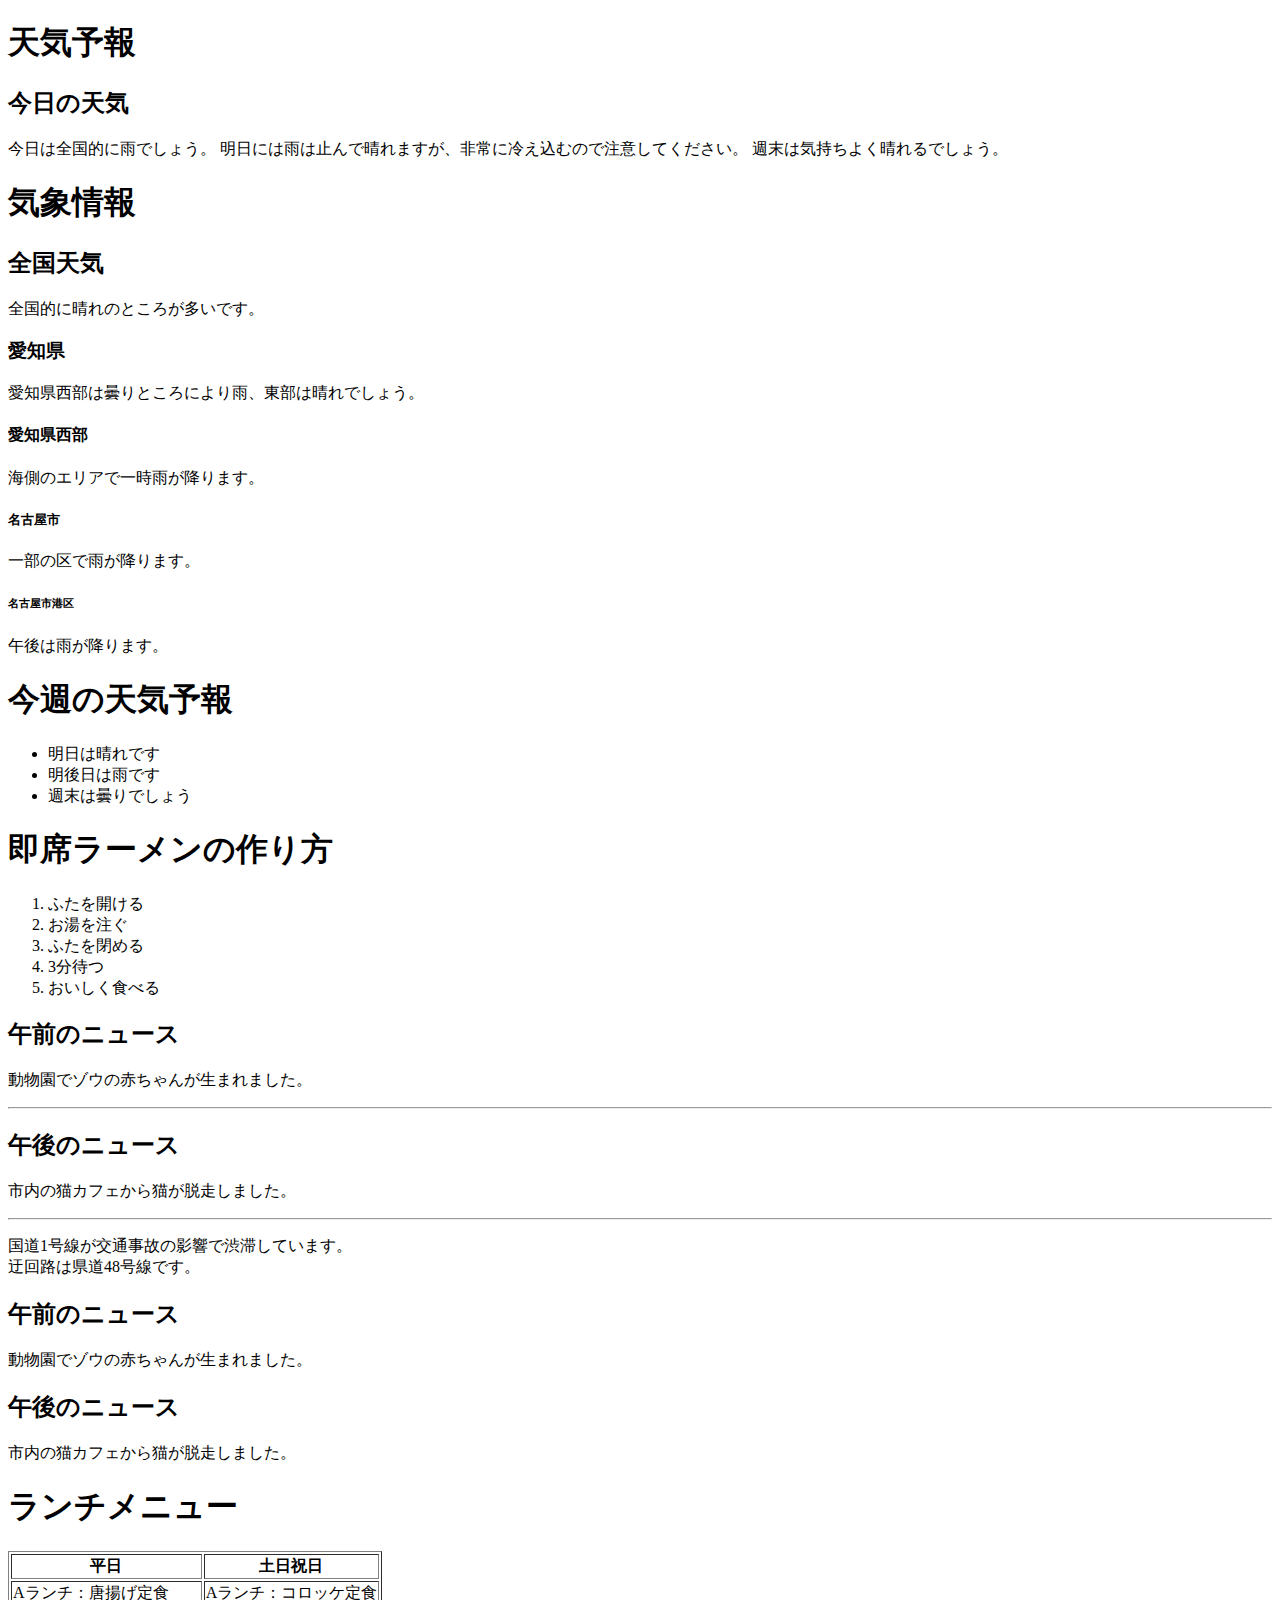
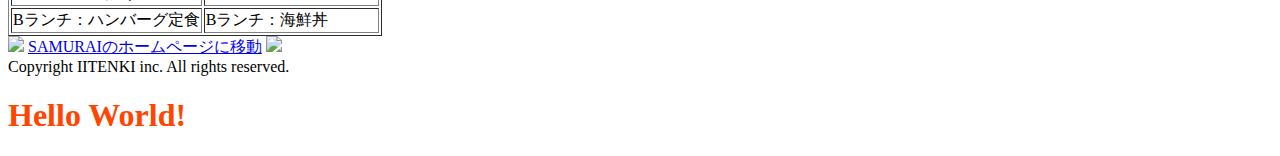
==== index.html @ db99ad89 "ファイル名をindexに変更" ====
<!DOCTYPE html>
<html>
  <head>
    <title>天気予報</title>
    <meta charset="utf-8">
    <meta name="description" content="毎日の気象情報をお知らせします">
    <link rel="stylesheet" href="stylesheet.css">
  </head>
  <body>
    <header>                                                             
      <h1>天気予報</h1>                                                   
    </header>
    <main>                                                               
      <h2>今日の天気</h2>                                                 
      <!-- <p>よく晴れるでしょう</p>                                            -->
      <p>
        今日は全国的に雨でしょう。
        明日には雨は止んで晴れますが、非常に冷え込むので注意してください。
        週末は気持ちよく晴れるでしょう。
      </p> 
      <h1>気象情報</h1> 
      <h2>全国天気</h2> 
      <p>全国的に晴れのところが多いです。</p> 
      <h3>愛知県</h3> 
      <p>愛知県西部は曇りところにより雨、東部は晴れでしょう。</p> 
      <h4>愛知県西部</h4> 
      <p>海側のエリアで一時雨が降ります。</p> 
      <h5>名古屋市</h5> 
      <p>一部の区で雨が降ります。</p> 
      <h6>名古屋市港区</h6> 
      <p>午後は雨が降ります。</p> 
      <h1>今週の天気予報</h1> 
      <ul> 
        <li>明日は晴れです</li> 
        <li>明後日は雨です</li> 
        <li>週末は曇りでしょう</li> 
      </ul>
      <h1>即席ラーメンの作り方</h1> 
      <ol> 
        <li>ふたを開ける</li> 
        <li>お湯を注ぐ</li> 
        <li>ふたを閉める</li> 
        <li>3分待つ</li>
        <li>おいしく食べる</li> 
      </ol>
      <h2>午前のニュース</h2> 
      <p>動物園でゾウの赤ちゃんが生まれました。</p> 
      <hr>
      <h2>午後のニュース</h2> 
      <p>市内の猫カフェから猫が脱走しました。</p> 
      <hr>
      <p>国道1号線が交通事故の影響で渋滞しています。<br>迂回路は県道48号線です。</p>
      <div>
        <h2>午前のニュース</h2> 
        <p>動物園でゾウの赤ちゃんが生まれました。</p> 
      </div> 
      <div>
        <h2>午後のニュース</h2> 
        <p>市内の猫カフェから猫が脱走しました。</p> 
      </div>
      <h1>ランチメニュー</h1> 
      <table border="1"> 
        <tr> 
          <th>平日</th> 
          <th>土日祝日</th> 
        </tr>
        <tr> 
          <td>Aランチ：唐揚げ定食</td>
          <td>Aランチ：コロッケ定食</td>
        </tr>
        <tr> 
          <td>Bランチ：ハンバーグ定食</td>
          <td>Bランチ：海鮮丼</td>
        </tr>
      </table>
      <img src="https://www.sejuku.net/assets/images/logo.svg">
      <a href="https://www.sejuku.net">SAMURAIのホームページに移動</a>
      <a href="company/company.html"> 
        <img src="assets/images/logo.svg">
      </a>

    </main>
    <footer>                                                             
      Copyright IITENKI inc. All rights reserved.                           
    </footer>
    <h1 class="title">Hello World!</h1>
  </body>
</html>
---- stylesheet.css ----
.title {
    color: #ff4500;
  }
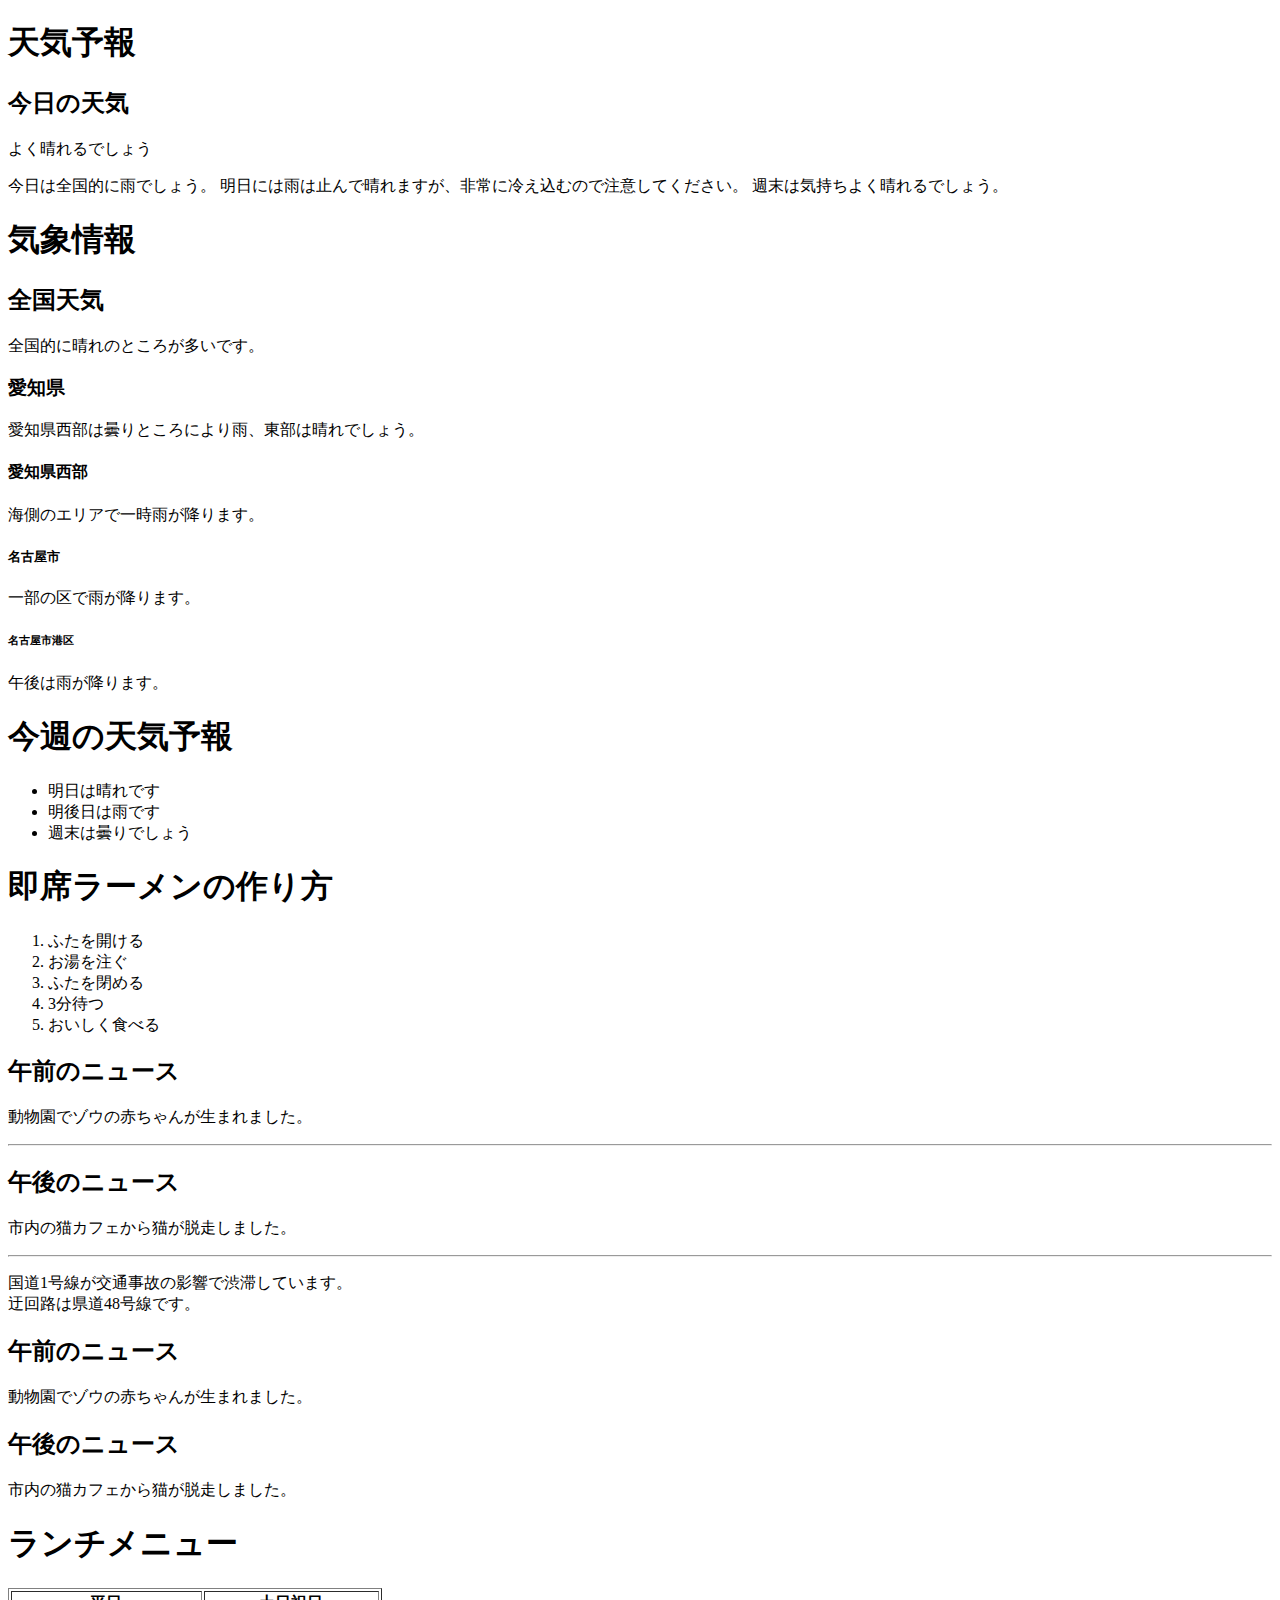
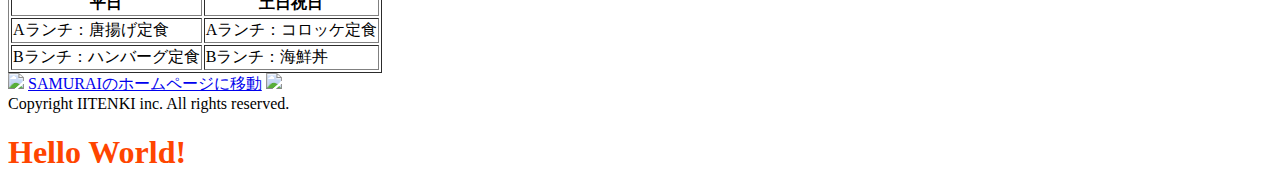
==== commit 44ba2c87: "コメントアウト解除" ====
--- a/index.html
+++ b/index.html
@@ -12,7 +12,7 @@
     </header>
     <main>                                                               
       <h2>今日の天気</h2>                                                 
-      <!-- <p>よく晴れるでしょう</p>                                            -->
+      <p>よく晴れるでしょう</p>                                           
       <p>
         今日は全国的に雨でしょう。
         明日には雨は止んで晴れますが、非常に冷え込むので注意してください。
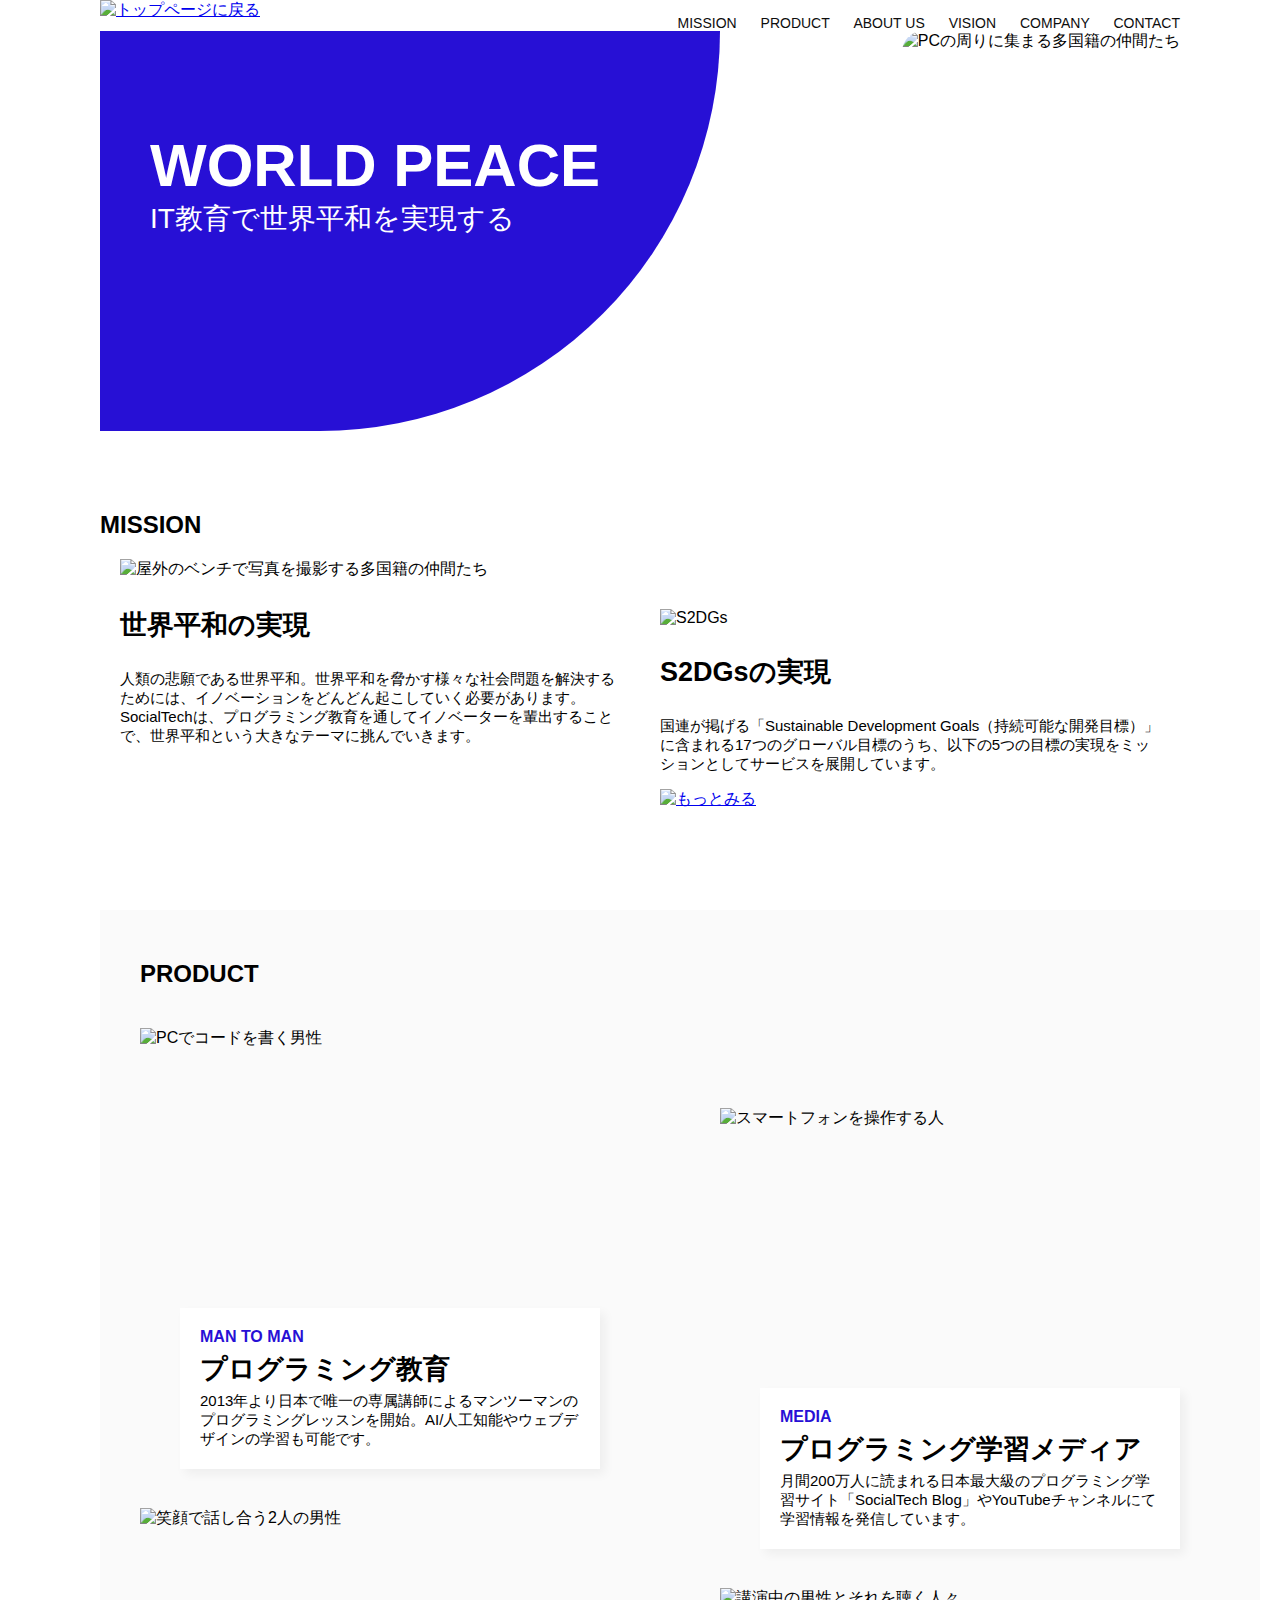
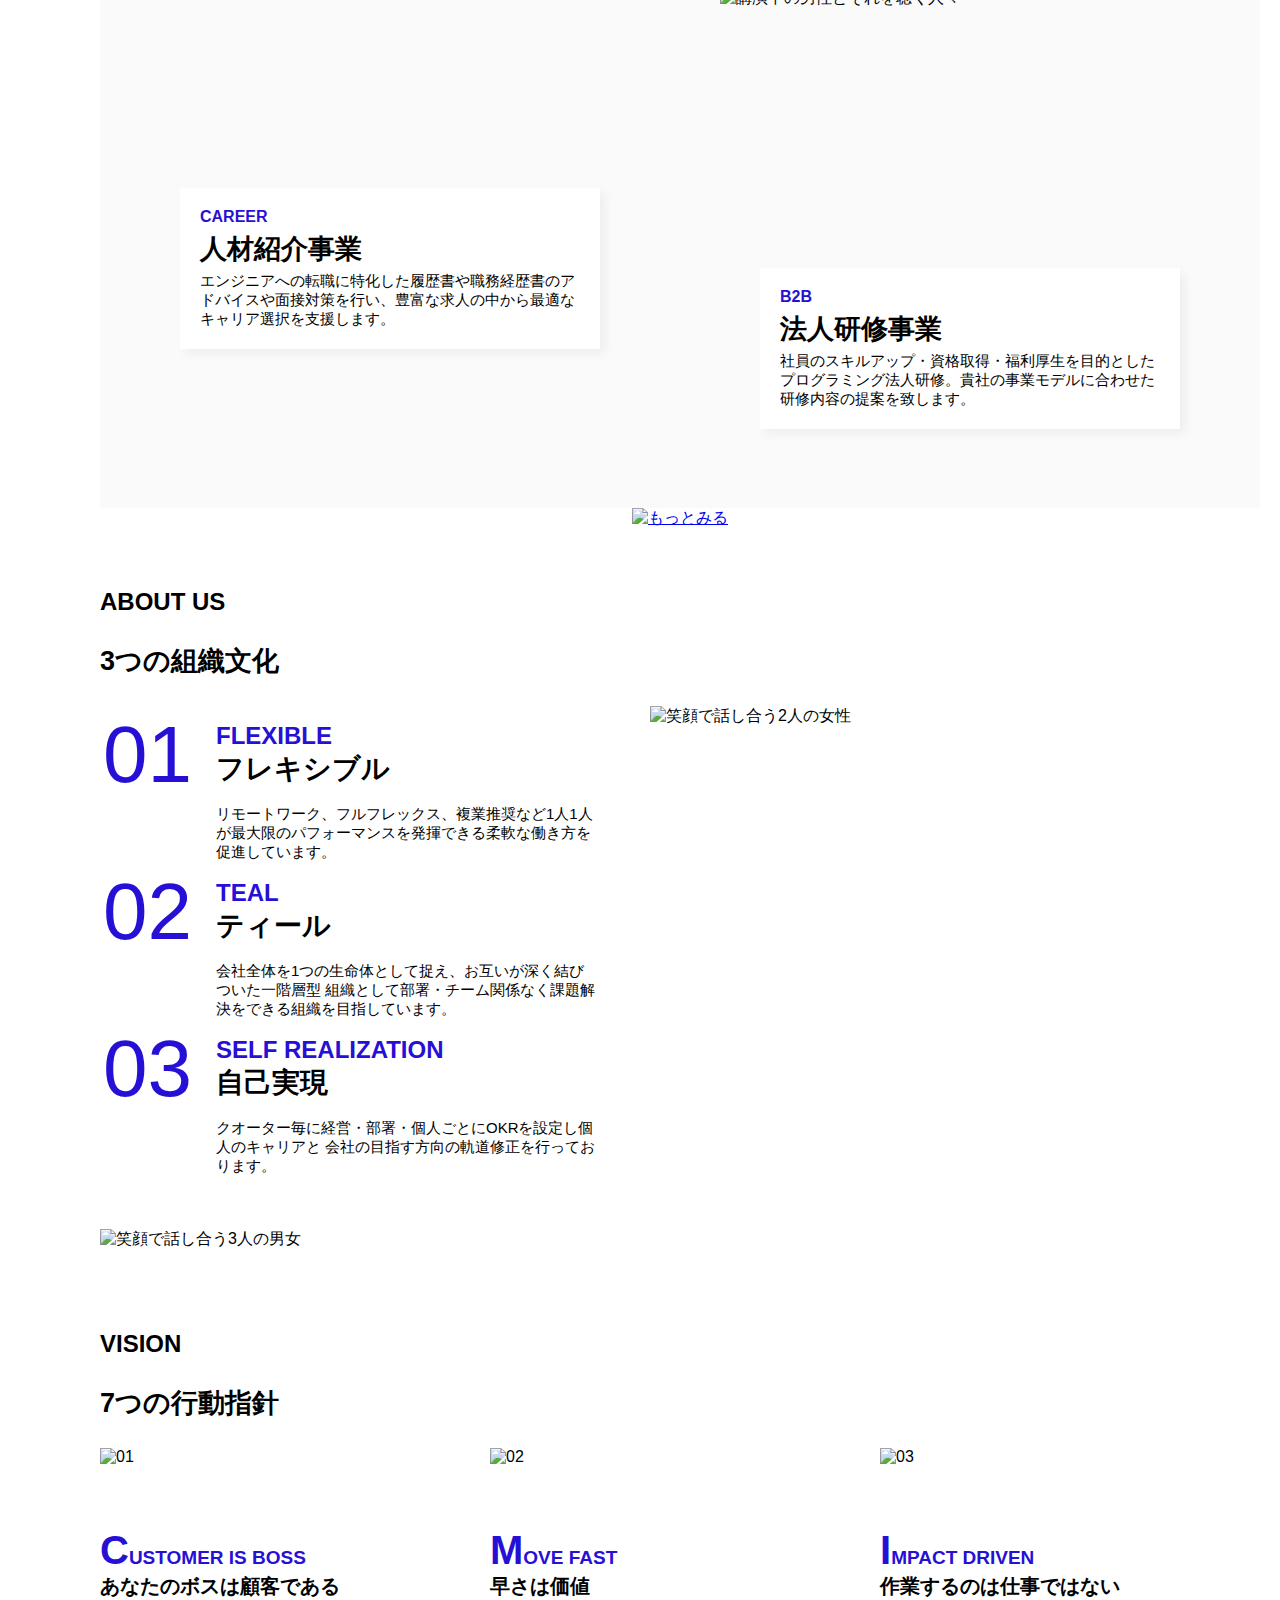
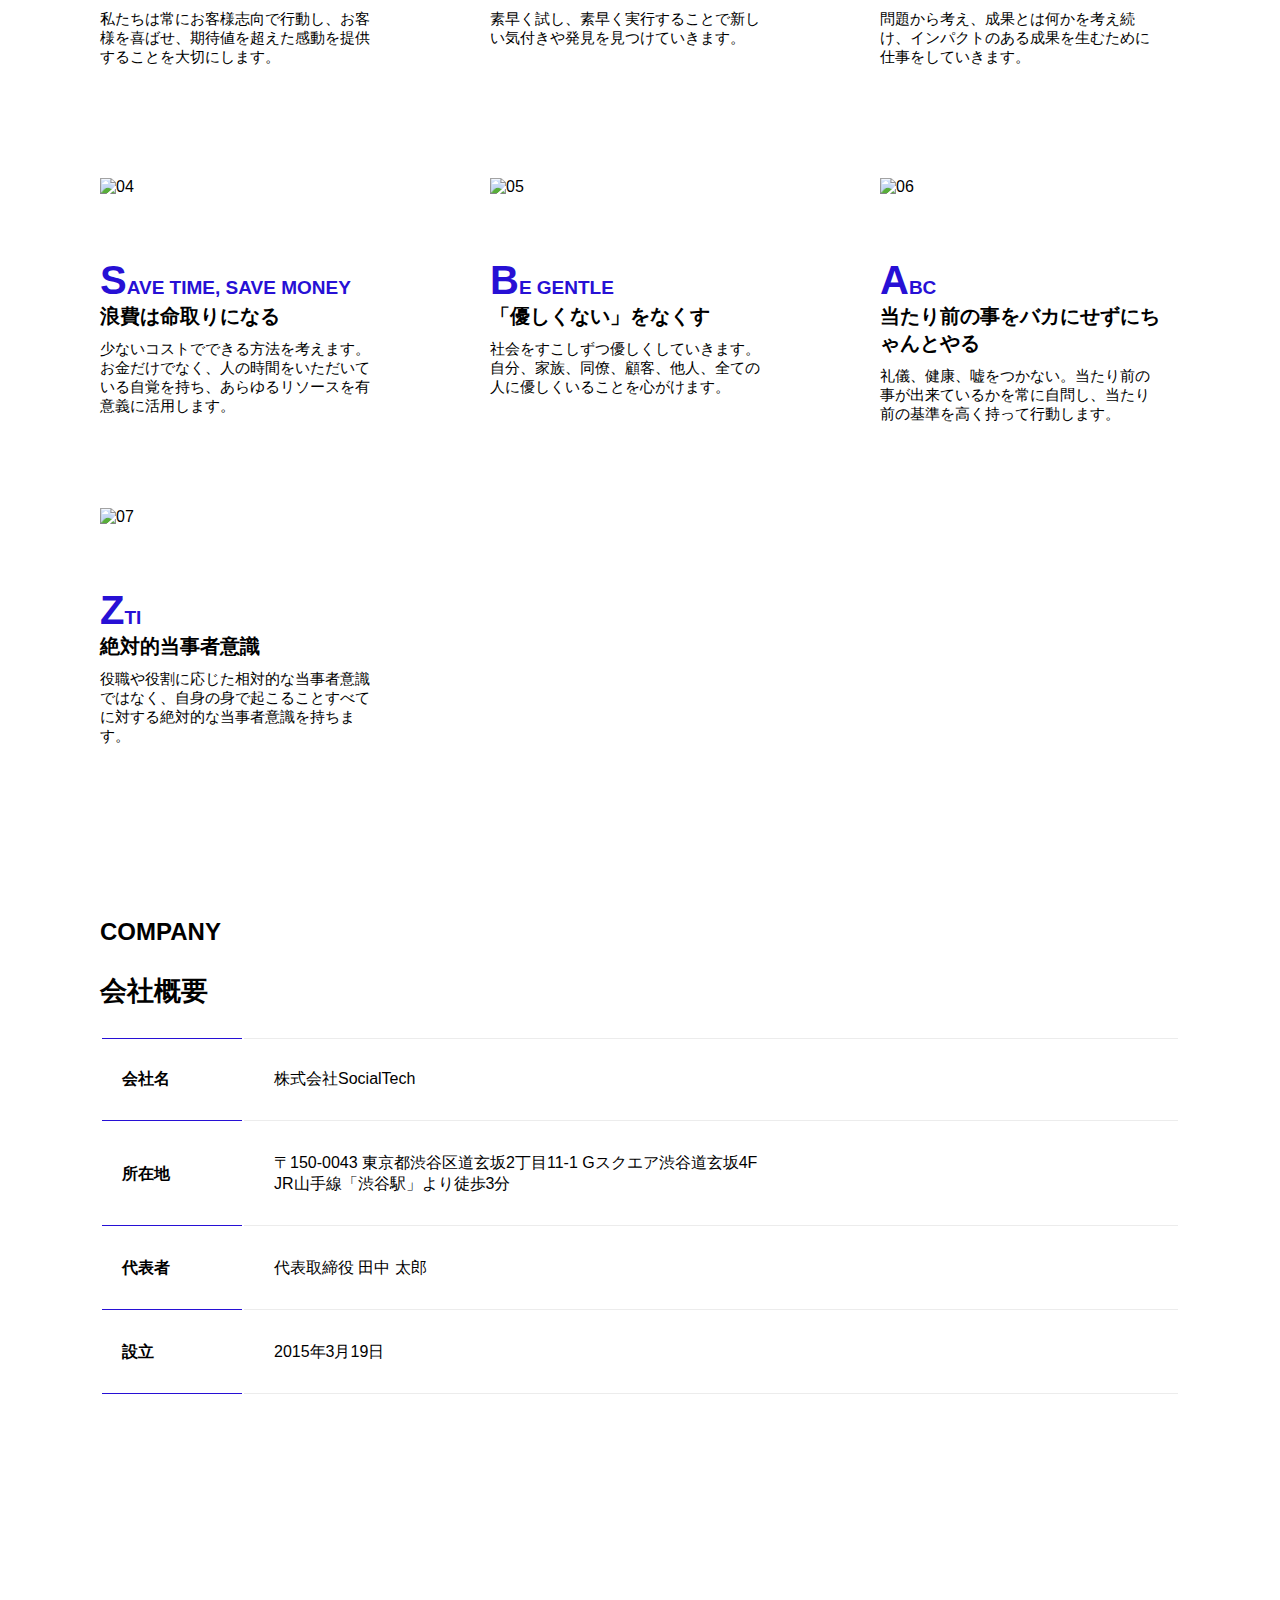
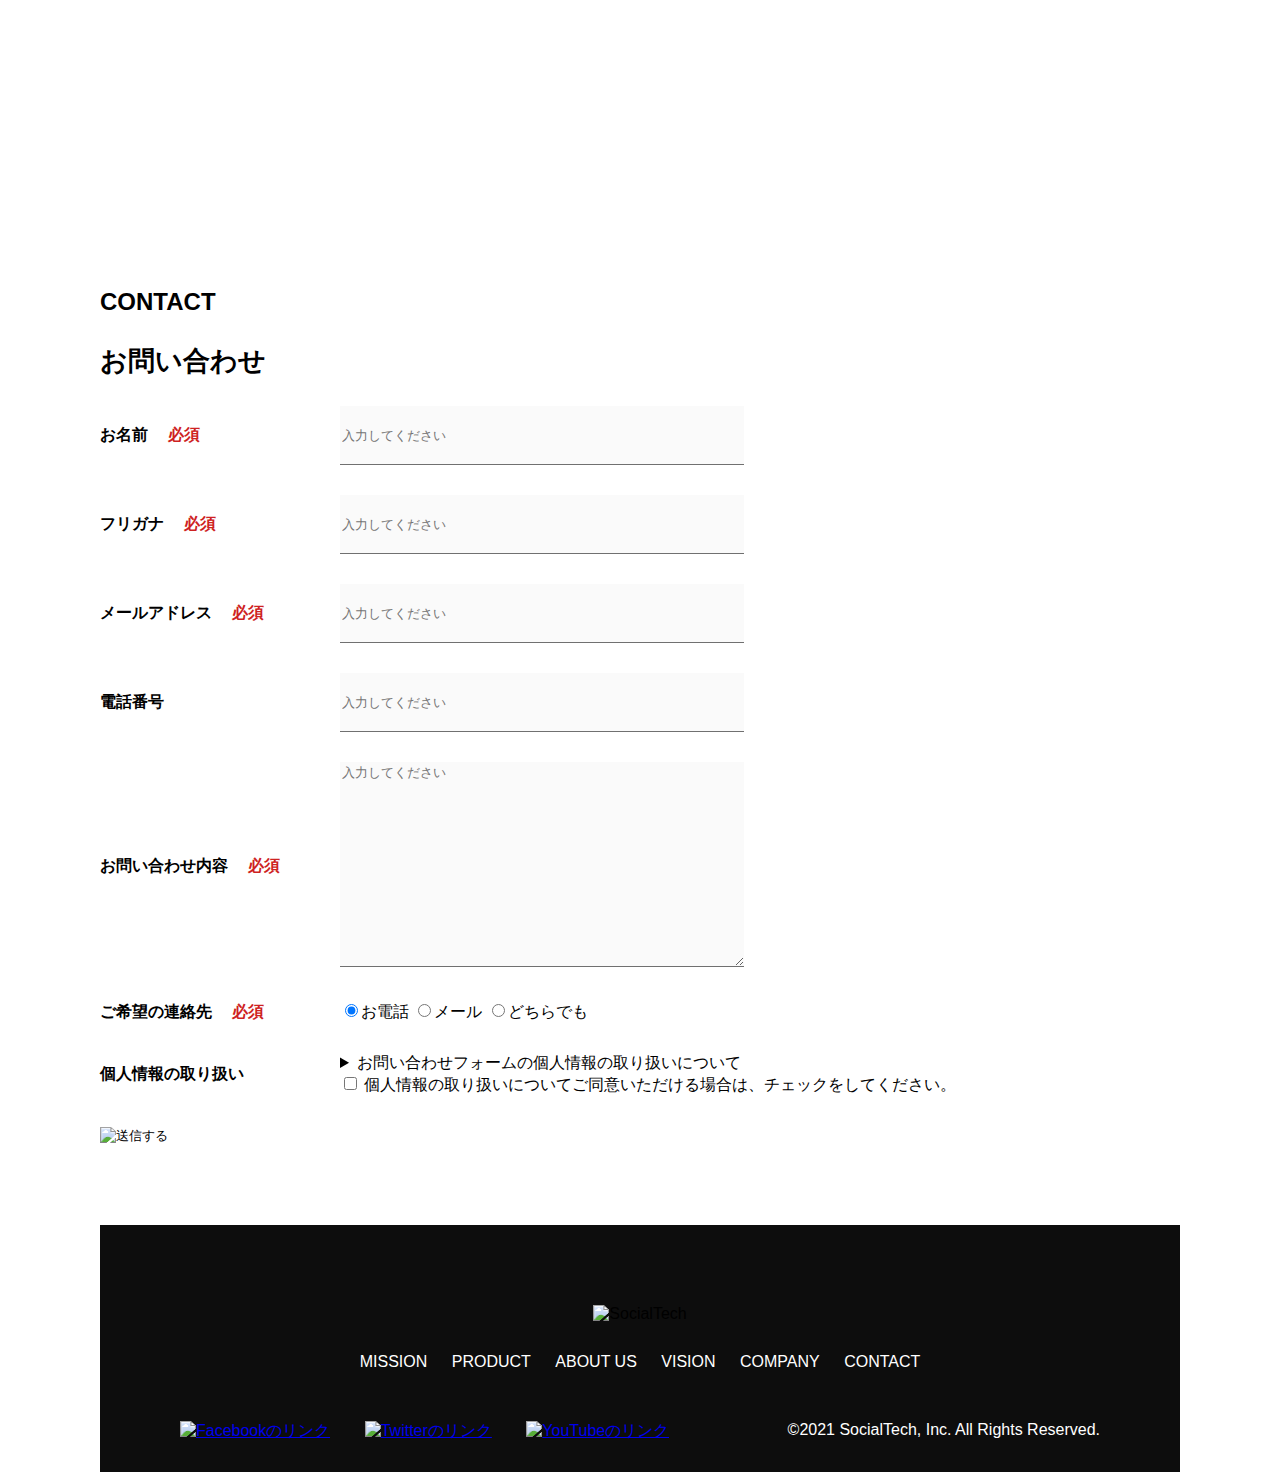
==== commit 53a78e62: "サムライのテキスト模写完成" ====
--- a/index.html
+++ b/index.html
@@ -1,88 +1,410 @@
 <!DOCTYPE html>
 <html>
   <head>
-    <title>天気予報</title>
-    <meta charset="utf-8">
-    <meta name="description" content="毎日の気象情報をお知らせします">
+    <title>ホームページ作成テスト</title>
+    <meta charset="UTF-8">
+    <meta name="description" content="テスト的にホームページっぽいものを作りました。">
+    <meta name="viewport" content="width=device-width, initial-scale=1.0">
     <link rel="stylesheet" href="stylesheet.css">
   </head>
   <body>
-    <header>                                                             
-      <h1>天気予報</h1>                                                   
+    <!-- ヘッダー -->
+    <header>
+      <!-- ロゴ -->
+      <a href="index.html" id="logo"><img src="images/logo.png" alt="トップページに戻る"></a>
+      <!-- PC用ナビゲーション -->
+      <nav id="nav-pc">
+        <a href="mission.html">MISSION</a>
+        <a href="product.html">PRODUCT</a>
+        <a href="index.html#aboutus">ABOUT US</a>
+        <a href="index.html#vision">VISION</a>
+        <a href="index.html#company">COMPANY</a>
+        <a href="index.html#contact">CONTACT</a>
+      </nav>
+      <!-- スマホ用メニューボタン -->
+      <img id="menu-sp" src="images/button-menu.png" alt="ナビゲーションを開く" onclick="document.getElementById('nav-sp').style.display = 'block'">   
+
+      <!-- スマホ用ナビゲーション -->
+     <nav id="nav-sp">
+        <img id="close" src="images/button-close.png" alt="ナビゲーションを閉じる" onclick="document.getElementById('nav-sp').style.display = 'none'">
+        <a id="logo-sp" href="index.html" onclick="document.getElementById('nav-sp').style.display = 'none'"><img src="images/logo-sp.png" alt="トップページに戻る"></a>
+        <a class="menu" href="mission.html" onclick="document.getElementById('nav-sp').style.display = 'none'">MISSION</a>
+        <a class="menu" href="product.html" onclick="document.getElementById('nav-sp').style.display = 'none'">PRODUCT</a>
+        <a class="menu" href="index.html#aboutus" onclick="document.getElementById('nav-sp').style.display = 'none'">ABOUT US</a>
+        <a class="menu" href="index.html#vision" onclick="document.getElementById('nav-sp').style.display = 'none'">VISION</a>
+        <a class="menu" href="index.html#company" onclick="document.getElementById('nav-sp').style.display = 'none'">COMPANY</a>
+        <a class="menu" href="index.html#contact" onclick="document.getElementById('nav-sp').style.display = 'none'">CONTACT</a>
+        <div id="sns">
+          <a href="https://www.facebook.com/sejuku2013"><img src="images/button-facebook.png" alt="Facebookのリンク"></a>
+          <a href="https://twitter.com/samuraijuku"><img src="images/button-twitter.png" alt="Twitterのリンク"></a>
+          <a href="https://www.youtube.com/channel/UCCFOQO5aDK0xXam4cUQXT8g"><img src="images/button-youtube.png" alt="YouTubeのリンク"></a>
+        </div>
+     </nav>
     </header>
-    <main>                                                               
-      <h2>今日の天気</h2>                                                 
-      <p>よく晴れるでしょう</p>                                           
-      <p>
-        今日は全国的に雨でしょう。
-        明日には雨は止んで晴れますが、非常に冷え込むので注意してください。
-        週末は気持ちよく晴れるでしょう。
-      </p> 
-      <h1>気象情報</h1> 
-      <h2>全国天気</h2> 
-      <p>全国的に晴れのところが多いです。</p> 
-      <h3>愛知県</h3> 
-      <p>愛知県西部は曇りところにより雨、東部は晴れでしょう。</p> 
-      <h4>愛知県西部</h4> 
-      <p>海側のエリアで一時雨が降ります。</p> 
-      <h5>名古屋市</h5> 
-      <p>一部の区で雨が降ります。</p> 
-      <h6>名古屋市港区</h6> 
-      <p>午後は雨が降ります。</p> 
-      <h1>今週の天気予報</h1> 
-      <ul> 
-        <li>明日は晴れです</li> 
-        <li>明後日は雨です</li> 
-        <li>週末は曇りでしょう</li> 
-      </ul>
-      <h1>即席ラーメンの作り方</h1> 
-      <ol> 
-        <li>ふたを開ける</li> 
-        <li>お湯を注ぐ</li> 
-        <li>ふたを閉める</li> 
-        <li>3分待つ</li>
-        <li>おいしく食べる</li> 
-      </ol>
-      <h2>午前のニュース</h2> 
-      <p>動物園でゾウの赤ちゃんが生まれました。</p> 
-      <hr>
-      <h2>午後のニュース</h2> 
-      <p>市内の猫カフェから猫が脱走しました。</p> 
-      <hr>
-      <p>国道1号線が交通事故の影響で渋滞しています。<br>迂回路は県道48号線です。</p>
-      <div>
-        <h2>午前のニュース</h2> 
-        <p>動物園でゾウの赤ちゃんが生まれました。</p> 
-      </div> 
-      <div>
-        <h2>午後のニュース</h2> 
-        <p>市内の猫カフェから猫が脱走しました。</p> 
-      </div>
-      <h1>ランチメニュー</h1> 
-      <table border="1"> 
-        <tr> 
-          <th>平日</th> 
-          <th>土日祝日</th> 
-        </tr>
-        <tr> 
-          <td>Aランチ：唐揚げ定食</td>
-          <td>Aランチ：コロッケ定食</td>
-        </tr>
-        <tr> 
-          <td>Bランチ：ハンバーグ定食</td>
-          <td>Bランチ：海鮮丼</td>
-        </tr>
-      </table>
-      <img src="https://www.sejuku.net/assets/images/logo.svg">
-      <a href="https://www.sejuku.net">SAMURAIのホームページに移動</a>
-      <a href="company/company.html"> 
-        <img src="assets/images/logo.svg">
-      </a>
-
+    <main> 
+      <article>
+        <!-- メインビジュアル -->
+        <section id="main-visual">
+          <div id="main-message">
+            <h1>WORLD PEACE</h1>
+            <p>IT教育で世界平和を実現する</p>
+          </div>
+          <img src="images/index/index-main.png" alt="PCの周りに集まる多国籍の仲間たち">
+        </section>
+        <!--ミッション-->
+        <section id="mission">
+          <h2 class="index-h2">MISSION</h2>
+          <div id="mission-flex">
+            <div>
+              <img id="mission-photo" src="images/index/index-mission.png" alt="屋外のベンチで写真を撮影する多国籍の仲間たち">
+              <h3>世界平和の実現</h3>
+              <p>
+                人類の悲願である世界平和。世界平和を脅かす様々な社会問題を解決するためには、イノベーションをどんどん起こしていく必要があります。SocialTechは、プログラミング教育を通してイノベーターを輩出することで、世界平和という大きなテーマに挑んでいきます。
+              </p>
+            </div>
+            <div>
+              <img id="s2dgs" src="images/index/s2dgs.png" alt="S2DGs">
+              <h3>S2DGsの実現</h3>
+              <p>国連が掲げる「Sustainable Development Goals（持続可能な開発目標）」に含まれる17つのグローバル目標のうち、以下の5つの目標の実現をミッションとしてサービスを展開しています。</p>
+              <a href="mission.html">
+                <img src="images/button-more.png" alt="もっとみる">
+              </a>
+            </div>
+          </div>
+        </section> 
+        <!-- プロダクト -->
+        <section id="product">
+          <h2 class="index-h2">PRODUCT</h2>
+          <div>
+            <div id="product-left">
+              <div>
+                <img class="product-photo" src="images/index/index-mantoman.png" alt="PCでコードを書く男性">
+                <div class="product-explain">
+                  <span>MAN TO MAN</span>
+                  <h3>プログラミング教育</h3>
+                  <p>2013年より日本で唯一の専属講師によるマンツーマンのプログラミングレッスンを開始。AI/人工知能やウェブデザインの学習も可能です。</p>
+                </div>
+              </div>
+              <div>
+                <img class="product-photo" src="images/index/index-career.png" alt="笑顔で話し合う2人の男性">
+                <div class="product-explain">
+                  <span>CAREER</span>
+                  <h3>人材紹介事業</h3>
+                  <p>エンジニアへの転職に特化した履歴書や職務経歴書のアドバイスや面接対策を行い、豊富な求人の中から最適なキャリア選択を支援します。</p>
+                </div>
+              </div>
+            </div>
+            <div id="product-right">
+              <div>
+                <img class="product-photo" src="images/index/index-media.png" alt="スマートフォンを操作する人">
+                <div class="product-explain">
+                  <span>MEDIA</span>
+                  <h3>プログラミング学習メディア</h3>
+                  <p>月間200万人に読まれる日本最大級のプログラミング学習サイト「SocialTech Blog」やYouTubeチャンネルにて学習情報を発信しています。</p>
+                </div>
+              </div>
+              <div>
+                <img class="product-photo" src="images/index/index-b2b.png" alt="講演中の男性とそれを聴く人々">
+                <div class="product-explain">
+                  <span>B2B</span>
+                  <h3>法人研修事業</h3>
+                  <p>社員のスキルアップ・資格取得・福利厚生を目的としたプログラミング法人研修。貴社の事業モデルに合わせた研修内容の提案を致します。</p>
+                </div>
+              </div>
+            </div>
+          </div>
+          <div>
+            <a id="product-more" href="product.html">
+              <img src="images/button-more.png" alt="もっとみる">
+            </a>
+          </div>
+        </section>                                                         
+        <!---ABOUT US-->
+        <section id="aboutus">
+          <h2 class="index-h2">ABOUT US</h2>
+          <h3>3つの組織文化</h3>
+          <div>
+            <table class="culture-table">
+              <tr>
+                <td>
+                  <span class="culture-num">01</span>
+                </td>
+                <td>
+                  <span class="culture-en">FLEXIBLE</span>
+                  <span class="culture-jp">フレキシブル</span>
+                </td>
+              </tr>
+              <tr>
+                <td>
+                  <!--空のセル-->
+                </td>
+                <td>
+                  <p class="culture-description">
+                    リモートワーク、フルフレックス、複業推奨など1人1人が最大限のパフォーマンスを発揮できる柔軟な働き方を促進しています。
+                  </p>
+                </td>
+              </tr>
+              <tr>
+                <td>
+                  <span class="culture-num">02</span>
+                </td>
+                <td>
+                  <span class="culture-en">TEAL</span>
+                  <span class="culture-jp">ティール</span>
+                </td>
+              </tr>
+              <tr>
+                <td>
+                  <!--空のセル-->
+                </td>
+                <td>
+                  <p class="culture-description">
+                    会社全体を1つの生命体として捉え、お互いが深く結びついた一階層型
+                    組織として部署・チーム関係なく課題解決をできる組織を目指しています。
+                  </p>
+                </td>
+              </tr>
+              <tr>
+                <td>
+                  <span class="culture-num">03</span>
+                </td>
+                <td>
+                  <span class="culture-en">SELF REALIZATION</span>
+                  <span class="culture-jp">自己実現</span>
+                </td>
+              </tr>
+              <tr>
+                <td>
+                  <!--空のセル-->
+                </td>
+                <td>
+                  <p class="culture-description">
+                    クオーター毎に経営・部署・個人ごとにOKRを設定し個人のキャリアと
+                    会社の目指す方向の軌道修正を行っております。
+                  </p>
+                </td>
+              </tr>
+            </table>
+            <img class="culture-img" src="images/index/index-aboutus1.png" alt="笑顔で話し合う2人の女性">
+          </div>
+          <img class="culture-img2" src="images/index/index-aboutus2.png" alt="笑顔で話し合う3人の男女">
+        </section>
+        <!-- VISION -->
+        <section id="vision">
+          <h2 class="index-h2">VISION</h2>
+          <h3>7つの行動指針</h3>
+          <div>
+            <div class="vision-box">
+              <img src="images/index/vision-01.png" alt="01">
+              <span>
+                <h4>CUSTOMER IS BOSS</h4>
+                <h5>あなたのボスは顧客である</h5>
+                <p>私たちは常にお客様志向で行動し、お客様を喜ばせ、期待値を超えた感動を提供することを大切にします。</p>
+              </span>
+            </div>
+            <div class="vision-box">
+              <img src="images/index/vision-02.png" alt="02">
+              <span>
+                <h4>MOVE FAST</h4>
+                <h5>早さは価値</h5>
+                <p>素早く試し、素早く実行することで新しい気付きや発見を見つけていきます。</p>
+              </span>
+            </div>
+            <div class="vision-box">
+              <img src="images/index/vision-03.png" alt="03">
+              <span>
+                <h4>IMPACT DRIVEN</h4>
+                <h5>作業するのは仕事ではない</h5>
+                <p>問題から考え、成果とは何かを考え続け、インパクトのある成果を生むために仕事をしていきます。</p>
+              </span>
+            </div>
+            <div class="vision-box">
+              <img src="images/index//vision-04.png" alt="04">
+              <span>
+                <h4>SAVE TIME, SAVE MONEY</h4>
+                <h5>浪費は命取りになる</h5>
+                <p>少ないコストでできる方法を考えます。お金だけでなく、人の時間をいただいている自覚を持ち、あらゆるリソースを有意義に活用します。</p>
+              </span>
+            </div>
+            <div class="vision-box">
+              <img src="images/index/vision-05.png" alt="05">
+              <span>
+                <h4>BE GENTLE</h4>
+                <h5>「優しくない」をなくす</h5>
+                <p>社会をすこしずつ優しくしていきます。自分、家族、同僚、顧客、他人、全ての人に優しくいることを心がけます。</p>
+              </span>
+            </div>
+            <div class="vision-box">
+              <img src="images/index/vision-06.png" alt="06">
+              <span>
+                <h4>ABC</h4>
+                <h5>当たり前の事をバカにせずにちゃんとやる</h5>
+                <p>礼儀、健康、嘘をつかない。当たり前の事が出来ているかを常に自問し、当たり前の基準を高く持って行動します。</p>
+              </span>
+            </div>
+            <div class="vision-box">
+              <img src="images/index/vision-07.png" alt="07">
+              <span>
+                <h4>ZTI</h4>
+                <h5>絶対的当事者意識</h5>
+                <p>役職や役割に応じた相対的な当事者意識ではなく、自身の身で起こることすべてに対する絶対的な当事者意識を持ちます。</p>
+              </span>
+            </div>
+          </div>
+        </section>
+        <!-- COMPANY -->
+        <section id="company">
+          <h2 class="index-h2">COMPANY</h2>
+          <h3>会社概要</h3>
+          <table id="company-table">
+            <tr>
+              <th class="tableheader-first">会社名</th>
+              <td class="cell-first">株式会社SocialTech</td>
+            </tr>
+            <tr>
+              <th class="tableheader">所在地</th>
+              <td class="cell">〒150-0043 東京都渋谷区道玄坂2丁目11-1 Gスクエア渋谷道玄坂4F<br>JR山手線「渋谷駅」より徒歩3分</td>
+            </tr>
+            <tr>
+              <th class="tableheader">代表者</th>
+              <td class="cell">代表取締役 田中 太郎</td>
+            </tr>
+            <tr>
+              <th class="tableheader">設立</th>
+              <td class="cell">2015年3月19日</td>
+            </tr>
+          </table>
+          <iframe
+            src="https://www.google.com/maps/embed?pb=!1m18!1m12!1m3!1d3241.7759544892483!2d139.69399665123464!3d35.65789123876098!2m3!1f0!2f0!3f0!3m2!1i1024!2i768!4f13.1!3m3!1m2!1s0x60188caa0042e8d1%3A0xba130bea826a7aa2!2z44CSMTUwLTAwNDMg5p2x5Lqs6YO95riL6LC35Yy66YGT546E5Z2C77yS5LiB55uu77yR77yR4oiS77yR!5e0!3m2!1sja!2sjp!4v1636872991912!5m2!1sja!2sjp"
+            style="border:0;" allowfullscreen="" loading="lazy">
+          </iframe>
+        </section>
+        <!-- お問い合わせフォーム -->
+        <section id="contact">
+          <h2 class="index-h2">CONTACT</h2>
+          <h3>お問い合わせ</h3>
+          <!-- STATIC FORMSのフォームタグ -->
+          <form action="https://api.staticforms.xyz/submit" method="post">
+            <input type="text" name="honeypot" style="display:none">
+            <!-- STATIC FORMSのアクセスキー -->
+            <input type="hidden" name="accessKey" value="dff1588-bee7-49d4-aff6-46fc551900b4">
+            <!--メールのタイトル-->
+            <input type="hidden" name="subject" value="お問い合わせフォーム" />
+            <!--送信先のメールアドレスをvalueに設定する-->
+            <input type="hidden" name="replyTo" value="s.inoue.113@gmail.com">
+            <!--redirectToのURLは公開後のURLへリンクする-->
+            <input type="hidden" name="redirectTo" value="index.html#contact">
+            <div>
+              <div class="contact-heading">
+                <label class="contact-label">お名前<span class="contact-span">必須</span></label>
+              </div>
+              <div class="contact-form">
+                <input type="text" name="name" placeholder="入力してください" class="contact-textbox">
+              </div>
+            </div>
+            <div>
+              <div class="contact-heading">
+                <label class="contact-label">フリガナ<span class="contact-span">必須</span></label>
+              </div>
+              <div>
+                <input type="text" name="hurigana" placeholder="入力してください" class="contact-textbox">
+              </div>
+            </div>
+            <div>
+              <div class="contact-heading">
+                <label class="contact-label">メールアドレス<span class="contact-span">必須</span></label>
+              </div>
+              <div>
+                <input type="text" name="email" placeholder="入力してください" class="contact-textbox">
+              </div>
+            </div>
+            <div>
+              <div class="contact-heading">
+                <label class="contact-label">電話番号</label>
+              </div>
+              <div>
+                <input type="text" name="tel" placeholder="入力してください" class="contact-textbox">
+              </div>
+            </div>
+            <div>
+              <div class="contact-heading">
+                <label class="contact-label">お問い合わせ内容<span class="contact-span">必須</span></label>
+              </div>
+              <div>
+                <textarea class="contact-textarea" placeholder="入力してください" name="message"></textarea>
+              </div>
+            </div>
+            <div>
+              <div class="contact-heading">
+                <label class="contact-label">ご希望の連絡先<span class="contact-span">必須</span></label>
+              </div>
+              <div>
+                <input class="radiobutton" type="radio" value="tel" name="contact" checked><label>お電話</label>
+                <input class="radiobutton" type="radio" value="mail" name="contact"><label>メール</label>
+                <input class="radiobutton" type="radio" value="both" name="contact"><label>どちらでも</label>
+              </div>
+            </div>
+            <div>
+              <div class="contact-heading">
+                <label class="contact-label">個人情報の取り扱い</label>
+              </div>
+              <div>
+                <details>
+                  <summary>お問い合わせフォームの個人情報の取り扱いについて</summary>
+                  <div>
+                    <span>１．組織の名称又は氏名</span><br>
+                    株式会社SocialTech<br><br>
+                    <span>２．個人情報保護管理者（若しくはその代理人）の氏名又は職名、所属及び連絡先
+                      鈴木 一郎 コーポレート部</span><br>
+                    メールアドレス：support@socialtech.net<br>
+                    TEL：03-xxxx-xxxx<br>
+                    <span>３．個人情報の利用目的</span><br>
+                    ・本サービス及び本サービスに関連する情報の提供又はそれらに関する連絡のため<br>
+                    ・ユーザーの本人確認のため<br>
+                    ・当社サービスのご案内のため<br>
+                    ・当社の商品等の広告または宣伝（電子メールによるものを含むものとします。）<br><br>
+                    <span>４．個人情報の取り扱い業務の委託</span><br>
+                    個人情報の取扱業務の全部または一部を外部に業務委託する場合があります。<br>
+                    その際、弊社は、個人情報を適切に保護できる管理体制を敷き実行していることを条件として<br>
+                    委託先を厳選したうえで、機密保持契約を委託先と締結し、お客様の個人情報を厳密に管理させます。<br><br>
+                    <span>５．個人情報の開示等の請求</span><br>
+                    お客様は、弊社に対してご自身の個人情報の開示等（利用目的の通知、開示、内容の訂正・追加・削除、利用の停止または消去、第三者への提供の停止）に関して、当社問合わせ窓口に申し出ることができます。<br>
+                    その際、弊社はお客様ご本人を確認させていただいたうえで、合理的な期間内に対応いたします。<br><br>
+                    なお、個人情報に関する弊社問合わせ先は、次の通りです。<br><br>
+                    株式会社SocialTech　個人情報問合せ窓口<br>
+                    〒150-0043　東京都渋谷区道玄坂2丁目11-1 Ｇスクエア渋谷道玄坂 4F<br>
+                    メールアドレス：support@socialtech.net　TEL：03-xxxx-xxxx<br><br>
+                    <span>６．個人情報を提供されることの任意性について</span><br><br>
+                    お客様がご自身の個人情報を弊社に提供されるか否かは、お客様のご判断によりますが、もしご提供されない場合には、適切なサービスが提供できない場合がありますので予めご了承ください。
+                  </div>
+                </details>
+                <input type="checkbox" name="agree">
+                <span>個人情報の取り扱いについてご同意いただける場合は、チェックをしてください。</span>
+              </div>
+            </div>
+            <input type="image" value="Submit" src="images/button-submit.png" alt="送信する">
+          </form>
+        </section>
+      </article>
+      <footer>
+        <div id="footer-logo">
+          <img src="images/logo-sp.png" alt="SocialTech">
+        </div>
+        <div id="footer-link">
+          <a href="mission.html">MISSION</a>
+          <a href="product.html">PRODUCT</a>
+          <a href="index.html#aboutus">ABOUT US</a>
+          <a href="index.html#vision">VISION</a>
+          <a href="index.html#company">COMPANY</a>
+          <a href="index.html#contact">CONTACT</a>
+        </div>
+        <div id="sns-footer">
+          <a href="https://www.facebook.com/sejuku2013"><img src="images/button-facebook.png" alt="Facebookのリンク"></a>
+          <a href="https://twitter.com/samuraijuku"><img src="images/button-twitter.png" alt="Twitterのリンク"></a>
+          <a href="https://www.youtube.com/channel/UCCFOQO5aDK0xXam4cUQXT8g"><img src="images/button-youtube.png" alt="YouTubeのリンク"></a>
+          <span id="copyright">&copy;2021 SocialTech, Inc. All Rights Reserved. </span>
+        </div>                                                 
+      </footer>
     </main>
-    <footer>                                                             
-      Copyright IITENKI inc. All rights reserved.                           
-    </footer>
-    <h1 class="title">Hello World!</h1>
   </body>
 </html>--- a/stylesheet.css
+++ b/stylesheet.css
@@ -1,3 +1,1289 @@
-.title {
-    color: #ff4500;
-  }+/* PC、スマホ共通スタイル */
+body {
+  font-family: "Source Sans Pro", "Hiragino Kaku Gothic ProN", Meiryo, Arial, sans-serif;
+}
+
+p {
+  font-size: 15px;
+}
+
+/*================
+ PC用のスタイル 
+=================*/
+@media screen and (min-width: 768px) {
+  /* 横幅設定 */
+  body {
+    max-width: 1080px;
+    min-width: 960px;
+    margin: 0 auto 0 auto;
+  }
+  
+  /* ヘッダー */
+  header {
+    display: flex;
+    justify-content: space-between;
+  }
+
+  /* ナビゲーションのレイアウト */
+  #nav-pc {
+    text-align: right;
+    font-size: 14px;
+    padding-top: 15px;
+  }
+  
+  /* ナビゲーションのリンクの装飾設定 */
+  #nav-pc > a {
+    text-decoration: none;
+    margin-left: 20px;
+  }
+  #nav-pc > a:link {
+    color: #0d0d0d;
+  }
+  #nav-pc > a:visited {
+    color: #0d0d0d;
+  }
+  #nav-pc > a:hover {
+    color: #0d0d0d;
+    text-decoration: underline;
+  }
+  #nav-pc > a:active {
+    color: #0d0d0d;
+  }
+
+  /* スマホ用ナビを非表示 */
+  #nav-sp,
+  #menu-sp {
+    display: none;
+  }
+
+  /* メインビジュアル*/
+  #main-visual {
+    position: relative;
+    height: 400px;
+  }
+  #main-message {
+    position: absolute;
+    top: 0;
+    left: 0;
+    background-color: #2710d5;
+    color: #ffffff;
+    border-radius: 0 0 476px 0;
+    max-width: 620px;
+    height: 100%;
+    width: 100%;
+    z-index: 11;
+  }
+  #main-message > h1 {
+    font-size: 60px;
+    font-weight: bold;
+    margin: 100px 0 0 50px;
+  }
+  #main-message > p { 
+    font-size: 28px;
+    margin: 0 0 0 50px;
+  }
+  #main-visual > img {
+    max-width: 620px;
+    border-radius: 476px 0 0 0;
+    position: absolute;
+    top: 0;
+    right: 0;
+    z-index: 10;
+  }
+
+  /* 見出し */
+  h2 {
+    margin: 40px 0 0 0;
+  }
+  
+  h2::after {
+    content: url("images/line.png");
+    margin-left: 10px;
+  }
+  
+  h3 {
+    font-size: 27px;
+  }
+
+  /* ミッション */
+  #mission {
+    margin: 80px auto 80px auto;
+    width: 100%;
+  }
+  
+  #mission-flex {
+    width: 100%;
+    display: flex;
+  }
+
+  #mission-flex > div {
+    width: 50%;
+    margin: 20px;
+  }
+  
+  #mission-photo {
+    width: 100%;
+  }
+  
+  #s2dgs {
+    margin-top: 50px;
+  }
+
+  /* プロダクト */
+  #product {
+    background-color: #fafafa;
+    width: 100%;
+    margin: 80px 0 80px 0;
+    padding: 10px 40px 0px 40px;
+  }
+  
+  /* 外枠 */
+  #product > div {
+    margin-top: 40px;
+    display: flex;
+  }
+  
+  /* 左のカラム */
+  #product-left {
+    width: 50%;
+    margin-right: 20px;
+  }
+  
+  /* 右のカラム */
+  #product-right {
+    width: 50%;
+    margin-left: 20px;
+    margin-top: 80px;
+  }
+  
+  /* 画像＋説明の枠 */
+  #product-left > div {
+    position: relative;
+    height: 480px;
+    margin-right: 20px;
+  }
+  #product-right > div {
+    position: relative;
+    height: 480px;
+    margin-left: 20px;
+  }
+
+  /* 画像 */
+  .product-photo {
+    width: 100%;
+  }
+
+  /* 説明文の枠 */
+  .product-explain {
+    background-color: #ffffff;
+    position: absolute;
+    left: 0;
+    top: 280px;
+    margin: 0 40px 0 40px;
+    padding: 20px;
+    box-shadow: 5px 5px 10px rgba(0, 0, 0, 0.05);
+  }
+  
+  /* 説明文の英語 */
+  .product-explain > span {
+    color: #2710d5;
+    font-weight: bold;
+    font-size: 16px;
+    margin: 0;
+  }
+  
+  /* 説明文の見出し */
+  .product-explain > h3 {
+    margin: 5px 0 5px 0;
+  }
+  
+  /* 説明文 */
+  .product-explain > p {
+    margin: 0;
+  }
+  
+  /* 「もっとみる」ボタン */
+  #product-more {
+    margin: 0 auto -42px auto;
+  }
+
+  /* ABOUT US */
+  #aboutus {
+    margin: 80px auto 80px auto;
+  }
+  
+  /* 3つの組織文化と画像を入れる枠 */
+  #aboutus > div {
+    display: flex;
+  }
+
+  /* 画像 */
+  .culture-img {
+    width: 100%;
+    align-self: flex-start;
+  }
+  
+  .culture-img2 {
+    margin-top: 50px;
+    width: 100%;
+  }
+
+  /* 3つの組織文化の表 */
+  .culture-table {
+    max-width: 500px;
+    margin-right: 50px;
+  }
+
+  /* 番号 */
+  .culture-num {
+    font-size: 80px;
+    color: #2710d5;
+    margin: 0 20px 0 0;
+  }
+  
+  /* 組織文化英語 */
+  .culture-en {
+    color: #2710d5;
+    font-weight: bold;
+    font-size: 24px;
+    display: block;
+  }
+  
+  /* 組織文化日本語 */
+  .culture-jp {
+    font-size: 28px;
+    font-weight: bold;
+  }
+  
+  /* 説明文 */
+  .culture-description {
+    margin: 0;
+  }
+
+  /* ビジョン */
+  #vision {
+    margin: 80px auto 80px auto;
+  }
+  
+  /* セクション内の外枠 */
+  #vision > div {
+    width: 100%;
+    display: flex;
+    justify-content: space-between;
+    flex-wrap: wrap;
+  }
+  
+  /* 7つの行動指針の枠 */
+  .vision-box {
+    width: 300px;
+    height: 300px;
+    margin-bottom: 30px;
+    position: relative;
+  }
+
+  .vision-box > img {
+    width: 100%;
+    height: auto;
+    position: absolute;
+    top: 0;
+    left: 0;
+    z-index: 30;
+  }
+  
+  .vision-box > span {
+    position: absolute;
+    top: 0;
+    left: 0;
+    z-index: 31;
+    margin-right: 20px;
+  }
+  
+  .vision-box > span > h4 {
+    color: #2710d5;
+    font-size: 19px;
+    margin: 80px 0 0 0;
+  }
+  
+  .vision-box > span > h4::first-letter {
+    font-size: 40px;
+  }
+  
+  .vision-box > span > h5 {
+    font-size: 20px;
+    margin: 0 0 0 0;
+  }
+  
+  .vision-box > span > p {
+    margin: 10px 0 0 0;
+  }
+
+  /* 会社概要 */
+  #company {
+    margin: 80px auto 80px auto;
+  }
+
+  #company-table {
+    width: 100%;
+  }
+ 
+  .tableheader {
+    text-align: left;
+    padding: 20px;
+    border-bottom-color: #2710d5;
+    border-bottom-width: 1px;
+    border-bottom-style: solid;
+    width: 100px;
+  }
+ 
+  .tableheader-first {
+    text-align: left;
+    padding: 20px;
+    border-bottom-color: #2710d5;
+    border-bottom-width: 1px;
+    border-bottom-style: solid;
+    border-top-color: #2710d5;
+    border-top-width: 1px;
+    border-top-style: solid;
+    width: 100px;
+  }
+ 
+  .cell {
+    padding: 30px;
+    border-bottom-color: #ececec;
+    border-bottom-width: 1px;
+    border-bottom-style: solid;
+  }
+ 
+  .cell-first {
+    padding: 30px;
+    border-bottom-color: #ececec;
+    border-bottom-width: 1px;
+    border-bottom-style: solid;
+    border-top-color: #ececec;
+    border-top-width: 1px;
+    border-top-style: solid;
+  }
+
+  #company > iframe {
+    width: 100%;
+    height: 368px;
+    margin-top: 40px;
+  }
+
+  /* お問い合わせ */
+  #contact {
+    margin: 80px auto 80px auto;
+  }
+  
+  /* 外枠 */
+  #contact > form > div {
+    display: flex;
+    flex-direction: row;
+    flex-wrap: wrap;
+    padding-bottom: 30px;
+  }
+
+  /* 左列の見出し */
+  .contact-heading {
+    width: 240px;
+    align-self: center;
+  }
+  /* 見出しのラベル */
+  .contact-label {
+    font-weight: bold;
+  }
+  /* 必須 */
+  .contact-span {
+    color: #ce2222;
+    margin: 0 0 0 20px;
+    font-weight: bold;
+  }
+
+  /* テキストボックス */
+  .contact-textbox {
+    border-top: 0;
+    border-left: 0;
+    border-right: 0;
+    border-bottom-width: 1px;
+    border-bottom-color: #707070;
+    border-bottom-style: solid;
+    background-color: #fafafa;
+    width: 400px;
+    height: 56px;
+  }
+  /* お問い合わせ内容のテキストエリア */
+  .contact-textarea {
+    border-top: 0;
+    border-left: 0;
+    border-right: 0;
+    border-bottom-width: 1px;
+    border-bottom-color: #707070;
+    border-bottom-style: solid;
+    background-color: #fafafa;
+    width: 400px;
+    height: 200px;
+  }
+
+  /* 個人情報の取り扱い */
+  details {
+    width: 700px;
+  }
+  details > div {
+    background-color: #fafafa;
+    padding: 20px;
+  } 
+  details > div > span {
+    font-weight: bold;
+  }
+
+  /* フッター */
+  footer {
+    background-color: #0d0d0d;
+    text-align: center;
+    padding: 80px 80px 30px 80px;
+  }
+  
+  #footer-logo {
+    margin-bottom: 30px;
+  }
+
+  #footer-link {
+    margin-bottom: 50px;
+  }
+  #footer-link > a {
+    text-decoration: none;
+    margin: 10px;
+  }
+  #footer-link > a:link {
+    color: #ffffff;
+  }
+  #footer-link > a:visited {
+    color: #ffffff;
+  }
+  #footer-link > a:hover {
+    color: #ffffff;
+    text-decoration: underline;
+  }
+  #footer-link > a:active {
+    color: #ffffff;
+  }
+
+  #sns-footer {
+    text-align: left;
+    width: 100%;
+  }
+ 
+  #sns-footer > a {
+    margin-right: 30px;
+  }
+  
+  #copyright {
+    color: #ffffff;
+    float: right;
+  }
+
+  /* mission.html用スタイル */
+  /* ミッションのメインビジュアル */
+  #mission-main {
+    height: 496px;
+    width: 100%;
+    background-image: url("images/mission/mission-main.png");
+    background-repeat: no-repeat;
+    background-position-y: center;
+  }
+
+  #mission-title {
+    background-color: #2710d5;
+    width: 368px;
+    color: #ffffff;
+    height: 496px;
+    border-radius: 0 248px 248px 0;
+    position: relative;
+  }
+
+  #mission-title > h1 {
+    position: absolute;
+    top: 0;
+    left: 100px;
+    font-size: 80px;
+  }
+
+  #mission-title > span {
+    position: absolute;
+    top: 200px;
+    left: 100px;
+    font-size: 26px;
+  }
+
+  #mission-title > div {
+    position: absolute;
+    top: 350px;
+    left: 100px;
+    font-size: 16px;
+  }
+
+  #mission-s2dgs {
+    width: 100%;
+    margin: 20px;
+  }
+
+  .mission-h2 {
+    color: #2710d5;
+    font-size: 40px;
+  }
+
+  .mission-h2::after {
+    content: none;
+  }
+
+  #mission-5goals {
+    margin: 20px;
+    display: flex;
+  }
+
+  #mission-5goals > div {
+    flex-grow: 1;
+    padding: 20px;
+  }
+
+  #mission-5goals > div > div {
+    margin-bottom: 40px;
+  }
+
+  .fivegoals-image-right {
+    float: right;
+    margin: 20px;
+  }
+
+  .fivegoals-image-left {
+    float: left;
+    margin: 20px;
+  }
+
+  .fivegoals-number {
+    color: #2710d5;
+    font-size: 48px;
+    margin: 0;
+  }
+
+  .fivegoals-h3 {
+    font-size: 28px;
+    margin: 0;
+  }
+
+  .fivegoals-p {
+    margin: 0;
+  }
+
+  /* プロダクトページ */
+  #product-main {
+    height: 496px;
+    width: 100%;
+    background-image: url("images/product/product-main.png");
+    background-repeat: no-repeat;
+    background-position-y: center;
+  }
+
+  #product-title {
+    background-color: #2710d5;
+    width: 368px;
+    color: #ffffff;
+    height: 496px;
+    border-radius: 0 248px 248px 0;
+    position: relative;
+  }
+  #product-title > h1 {
+    position: absolute;
+    top: 0;
+    left: 100px;
+    font-size: 80px;
+  }
+
+  #product-title > span {
+    position: absolute;
+    top: 200px;
+    left: 100px;
+    font-size: 26px;
+  }
+
+  #product-title > div {
+    position: absolute;
+    top: 350px;
+    left: 100px;
+    font-size: 16px;
+  }
+
+  /* セクション1 */
+  .product-section1 {
+    position: relative;
+    margin: 20px;
+    height: 340px;
+  }
+
+  .product-section1 > img {
+    position: absolute;
+    top: 0;
+    left: 0;
+    width: 450px;
+    margin: 0 40px 30px 0;
+    border-radius: 0 432px 0 0;
+  }
+
+  .product-section1 > div {
+    position: absolute;
+    top: 0;
+    left: 480px;
+  }
+
+  /* セクション2 */
+  .product-section2 {
+    position: relative;
+    margin: 20px;
+    height: 340px;
+  }
+
+  .product-section2 > img {
+    position: absolute;
+    top: 0;
+    right: 0;
+    width: 450px;
+    margin: 0 0 30px 40px;
+    border-radius: 432px 0 0 0;
+  }
+
+  .product-section2 > div {
+    width: 500px;
+    position: absolute;
+    top: 0;
+    left: 0;
+  }
+
+  .product-h2 {
+    color: #2710d5;
+    font-size: 24px;
+    margin: 0;
+  }
+
+  .product-h3 {
+    font-size: 28px;
+    margin: 0;
+  }
+}
+
+/*====================
+スマートフォン用のスタイル
+=====================*/
+@media screen and (max-width: 767px) {
+  body {
+    min-width: 375px;
+    margin: 0;
+  }
+
+  /* PC用ナビゲーション非表示 */
+  #nav-pc {
+    display: none;
+  }
+
+  /* ハンバーガーメニュー */
+  #menu-sp {
+    float: right;
+    padding: 0;
+  }
+
+  /* スマホ用ナビゲーションの表示切替 */
+  /* 初期状態、レイアウトと非表示設定 */
+  #nav-sp {
+    background-color: #2710d5;
+    position: absolute;
+    left: 0;
+    top: 0;
+    height: 100%;
+    width: 100%;
+    display: none;
+    z-index: 100;
+  }
+
+  /* ×ボタン */
+  #close {
+    position: absolute;
+    top: 20px;
+    right: 20px;
+  }
+
+  /* ナビゲーションメニュー用ロゴ */
+  #logo-sp {
+    margin: 80px 0 30px 20px;
+  }
+
+  /* ナビゲーションのリンクの装飾設定 */
+  #nav-sp > a {
+    display: block;
+  }
+  #nav-sp > a:link {
+    color: #ffffff;
+  }
+  #nav-sp > a:visited {
+    color: #ffffff;
+  }
+  #nav-sp > a:hover {
+    color: #ffffff;
+    text-decoration: underline;
+  }
+  #nav-sp > a:active {
+    color: #ffffff;
+  }
+  #nav-sp > .menu {
+    text-decoration: none;
+    display: block;
+    margin: 0 20px 0 20px;
+    height: 44px;
+    font-size: 16px;
+    background-image: url("images/arrow.png");
+    background-repeat: no-repeat;
+    background-position: right top;
+  }
+
+  #sns {
+    position: absolute;
+    bottom: 20px;
+    left: 20px;
+  }
+  #sns > a {
+    margin-right: 30px;
+  }
+
+  /* メインビジュアル */
+  #main-visual {
+    position: relative;
+    height: 470px;
+    width: 100%;
+    overflow: hidden;
+  }
+  #main-visual > div {
+    position: absolute;
+    top: 0;
+    left: 0;
+    background-color: #2710d5;
+    color: white;
+    border-radius: 0 0 476px 0;
+    text-align: center;
+    height: 280px;
+    width: 100%;
+    z-index: 11;
+  }
+  #main-visual > div > h1 {
+    font-size: 28px;
+    margin: 90px 0 0 0;
+  }
+
+  #main-visual > div > p {
+    margin: 0;
+  }
+
+  #main-visual > img {
+    width: 100%;
+    border-radius: 476px 0 0 0;
+    z-index: 10;
+    position: absolute;
+    bottom: 0;
+    right: 0;
+  }
+
+  /* 見出し */
+  h2::after {
+    content: url("images/line.png");
+    margin-left: 10px;
+  }
+
+  h3 {
+    font-size: 24px;
+    margin: 10px 0 0 0;
+  }
+
+  /* ミッション */
+  #mission {
+    margin: 20px;
+  }
+
+  #mission-photo {
+    width: 100%;
+  }
+
+  #s2dgs {
+    width: 100%;
+  }
+
+  /* プロダクト */
+  #product {
+    background-color: #fafafa;
+    padding-top: 10px;
+  }
+
+  #product h2 {
+    margin-left: 20px;
+  }
+  /* 外枠 */
+  /* 左右のカラム　スマホでは縦並び */
+  #product-left,
+  #product-right {
+    margin-right: 20px;
+    margin-left: 20px;
+  }
+
+  /* 画像＋説明の枠 */
+  #product-left > div,
+  #product-right > div {
+    position: relative;
+    height: 540px;
+  }
+
+  /* 説明文の枠 */
+  .product-explain {
+    background-color: #ffffff;
+    position: absolute;
+    left: 0;
+    bottom: 50px;
+    padding: 20px;
+    box-shadow: 5px 5px 10px rgba(0, 0, 0, 0.05);
+  }
+
+  .product-explain > span {
+    color: #2710d5;
+    font-weight: bold;
+    font-size: 16px;
+    margin: 0px;
+  }
+
+  .product-explain > h3 {
+    margin: 10px 0 10px 0;
+  }
+
+  /* 画像 */
+  .product-photo {
+    width: 100%;
+  }
+
+  #product-more > img {
+    margin: 0 0 -42px 20px;
+  }
+
+  /* ABOUT US */
+  #aboutus {
+    margin: 80px 20px 80px 20px;
+  }
+
+  #aboutus > div {
+    display: flex;
+    flex-direction: column;
+  }
+
+  .culture-table {
+    width: 100%;
+    padding-right: 20px;
+    order: 2;
+  }
+  .culture-img {
+    width: 100%;
+    order: 1;
+  }
+
+  .culture-img2 {
+    width: 100%;
+  }
+
+  .culture-num {
+    font-size: 80px;
+    color: #2710d5;
+  }
+
+  .culture-en {
+    color: #2710d5;
+    font-weight: bold;
+    font-size: 24px;
+    display: block;
+  }
+
+  .culture-jp {
+    display: block;
+  }
+
+  .culture-description {
+    margin: 0;
+  }
+
+  /* ビジョン */
+  #vision {
+    margin: 80px 20px 80px 20px;
+  }
+
+  .vision-box {
+    width: 300px;
+    height: 300px;
+    margin-bottom: 30px;
+    position: relative;
+  }
+
+  .vision-box > img {
+    width: 100%;
+    height: auto;
+    position: absolute;
+    top: 0;
+    left: 0;
+    z-index: 30;
+  }
+
+  .vision-box > span {
+    position: absolute;
+    top: 0;
+    left: 0;
+    z-index: 31;
+    margin-right: 20px;
+  }
+
+  .vision-box > span > h4 {
+    color: #2710d5;
+    font-size: 19px;
+    margin: 60px 0 0 0;
+  }
+
+  .vision-box > span > h5 {
+    font-size: 20px;
+    margin: 0 0 0 0;
+  }
+  .vision-box > span > p {
+    margin: 10px 0 0 0;
+  }
+
+  /* 会社概要 */
+  #company {
+    margin: 0 20px 0 20px;
+  }
+
+  #company > h3 {
+    margin-bottom: 20px;
+  }
+
+  #company > table {
+    width: 100%;
+  }
+
+  .tableheader-first {
+    text-align: left;
+    padding: 20px;
+    border-bottom-color: #2710d5;
+    border-bottom-width: 1px;
+    border-bottom-style: solid;
+    border-top-color: #2710d5;
+    border-top-width: 1px;
+    border-top-style: solid;
+    width: 50px;
+  }
+  .tableheader {
+    text-align: left;
+    padding: 20px;
+    border-bottom-color: #2710d5;
+    border-bottom-width: 1px;
+    border-bottom-style: solid;
+    width: 50px;
+  }
+
+  .cell {
+    padding: 20px;
+    border-bottom-color: #ececec;
+    border-bottom-width: 1px;
+    border-bottom-style: solid;
+  }
+  .cell-first {
+    padding: 20px;
+    border-bottom-color: #ececec;
+    border-bottom-width: 1px;
+    border-bottom-style: solid;
+    border-top-color: #ececec;
+    border-top-width: 1px;
+    border-top-style: solid;
+  }
+
+  #company > iframe {
+    width: 100%;
+    height: 240px;
+    margin: 40px 0 0 0;
+  }
+
+  /* お問い合わせ */
+  #contact {
+    margin: 80px 20px 80px 20px;
+  }
+
+  #contact > h3 {
+    margin-bottom: 20px;
+  }
+
+  #contact > form > div {
+    margin-bottom: 20px;
+  }
+
+  .contact-heading {
+    margin-bottom: 20px;
+  }
+
+  /* ラベル */
+  .contact-label {
+    font-weight: bold;
+  }
+
+  /* 必須 */
+  .contact-span {
+    color: #ce2222;
+    margin: 0 0 0 20px;
+    font-weight: bold;
+  }
+
+  .contact-textbox {
+    height: 56px;
+    border-top: 0;
+    border-left: 0;
+    border-right: 0;
+    background-color: #fafafa;
+    border-bottom-color: #707070;
+    border-bottom-width: 1px;
+    border-style: solid;
+    min-width: 300px;
+    width: 100%;
+  }
+
+  .contact-textarea {
+    height: 150px;
+    border-top: 0;
+    border-left: 0;
+    border-right: 0;
+    background-color: #fafafa;
+    width: 100%;
+  }
+
+  .radiobutton {
+    margin-bottom: 20px;
+  }
+
+  .radiobutton + label::after {
+    content: "\A";
+    white-space: pre;
+  }
+
+  /* フッター */
+  footer {
+    background-color: #0d0d0d;
+    padding: 30px 20px 50px 20px;
+  }
+
+  #footer-logo {
+    margin-bottom: 30px;
+  }
+
+  #footer-link {
+    margin-bottom: 50px;
+  }
+  #footer-link > a {
+    text-decoration: none;
+    margin: 0 20px 30px 0;
+    display: block;
+    background-image: url("images/arrow.png");
+    background-repeat: no-repeat;
+    background-position: right top;
+  }
+  #footer-link > a:link {
+    color: #ffffff;
+  }
+  #footer-link > a:visited {
+    color: #ffffff;
+  }
+  #footer-link > a:hover {
+    color: #ffffff;
+    text-decoration: underline;
+  }
+  #footer-link > a:active {
+    color: #ffffff;
+  }
+
+  #sns-footer {
+    display: block;
+    width: 100%;
+  }
+
+  #sns-footer > a {
+    margin-right: 30px;
+  }
+
+  #copyright {
+    font-size: 12px;
+    display: block;
+    margin-top: 30px;
+    color: #ffffff;
+  }
+
+  /* mission.html用スタイル */
+  /* ミッションのメインビジュアル */
+  #mission-main {
+    height: 256px;
+    width: 100%;
+    background-image: url("images/mission/mission-main.png");
+    background-repeat: no-repeat;
+    background-position-y: center;
+    background-size: auto 208px;
+  }
+
+  #mission-title {
+    background-color: #2710d5;
+    width: 136px;
+    color: #ffffff;
+    height: 256px;
+    border-radius: 0 248px 248px 0;
+    position: relative;
+  }
+  #mission-title > h1 {
+    position: absolute;
+    top: 0;
+    left: 20px;
+    font-size: 40px;
+  }
+
+  #mission-title > span {
+    position: absolute;
+    top: 110px;
+    left: 20px;
+    font-size: 18px;
+  }
+
+  #mission-title > div {
+    position: absolute;
+    top: 180px;
+    left: 20px;
+    font-size: 13px;
+  }
+
+  /* ミッションページ　S2DGSの設定 */
+  #mission-s2dgs {
+    margin: 20px;
+  }
+
+  .mission-h2 {
+    color: #2710d5;
+    font-size: 38px;
+    margin: 0px;
+  }
+
+  .mission-h2::after {
+    content: none;
+  }
+
+  #mission-s2dgs > img {
+    width: 100%;
+  }
+
+  /* ミッションページ　5Goalsの設定 */
+  #mission-5goals {
+    margin: 20px;
+  }
+
+  #mission-5goals > div > div {
+    margin-bottom: 40px;
+  }
+
+  #s2dgs-image {
+    width: 100%;
+  }
+  .fivegoals-image-right {
+    margin: 20px auto 20px auto;
+    display: block;
+  }
+
+  .fivegoals-image-left {
+    margin: 20px auto 20px auto;
+    display: block;
+  }
+
+  .fivegoals-number {
+    color: #2710d5;
+    font-size: 48px;
+    margin: 0;
+  }
+
+  .fivegoals-h3 {
+    font-size: 28px;
+    margin: 0;
+  }
+  .fivegoals-p {
+    margin: 0;
+  }
+
+  /* プロダクトページ */
+  #product-main {
+    height: 256px;
+    width: 100%;
+    background-image: url("images/product/product-main.png");
+    background-repeat: no-repeat;
+    background-position-y: center;
+    background-size: auto 208px;
+  }
+  #product-title {
+    background-color: #2710d5;
+    width: 136px;
+    color: #ffffff;
+    height: 256px;
+    border-radius: 0 248px 248px 0;
+    position: relative;
+  }
+  #product-title > h1 {
+    position: absolute;
+    top: 0;
+    left: 20px;
+    font-size: 40px;
+  }
+  #product-title > span {
+    position: absolute;
+    top: 110px;
+    left: 20px;
+    font-size: 18px;
+  }
+  #product-title > div {
+    position: absolute;
+    top: 180px;
+    left: 20px;
+    font-size: 13px;
+  }
+
+  .product-section1 {
+    margin: 20px;
+  }
+
+  .product-section1 > img {
+    width: 100%;
+    border-radius: 0 300px 0 0;
+  }
+  
+  .product-section2 {
+    margin: 20px;
+    display: flex;
+    flex-direction: column;
+  }
+
+  .product-section2 > img {
+    order: 1;
+    width: 100%;
+    border-radius: 300px 0 0 0;
+  }
+
+  .product-section2 > div {
+    order: 2;
+  }
+
+  .product-h2 {
+    color: #2710d5;
+    font-size: 24px;
+    margin: 0;
+  }
+
+  .product-h3 {
+    font-size: 28px;
+    margin: 0;
+  }
+}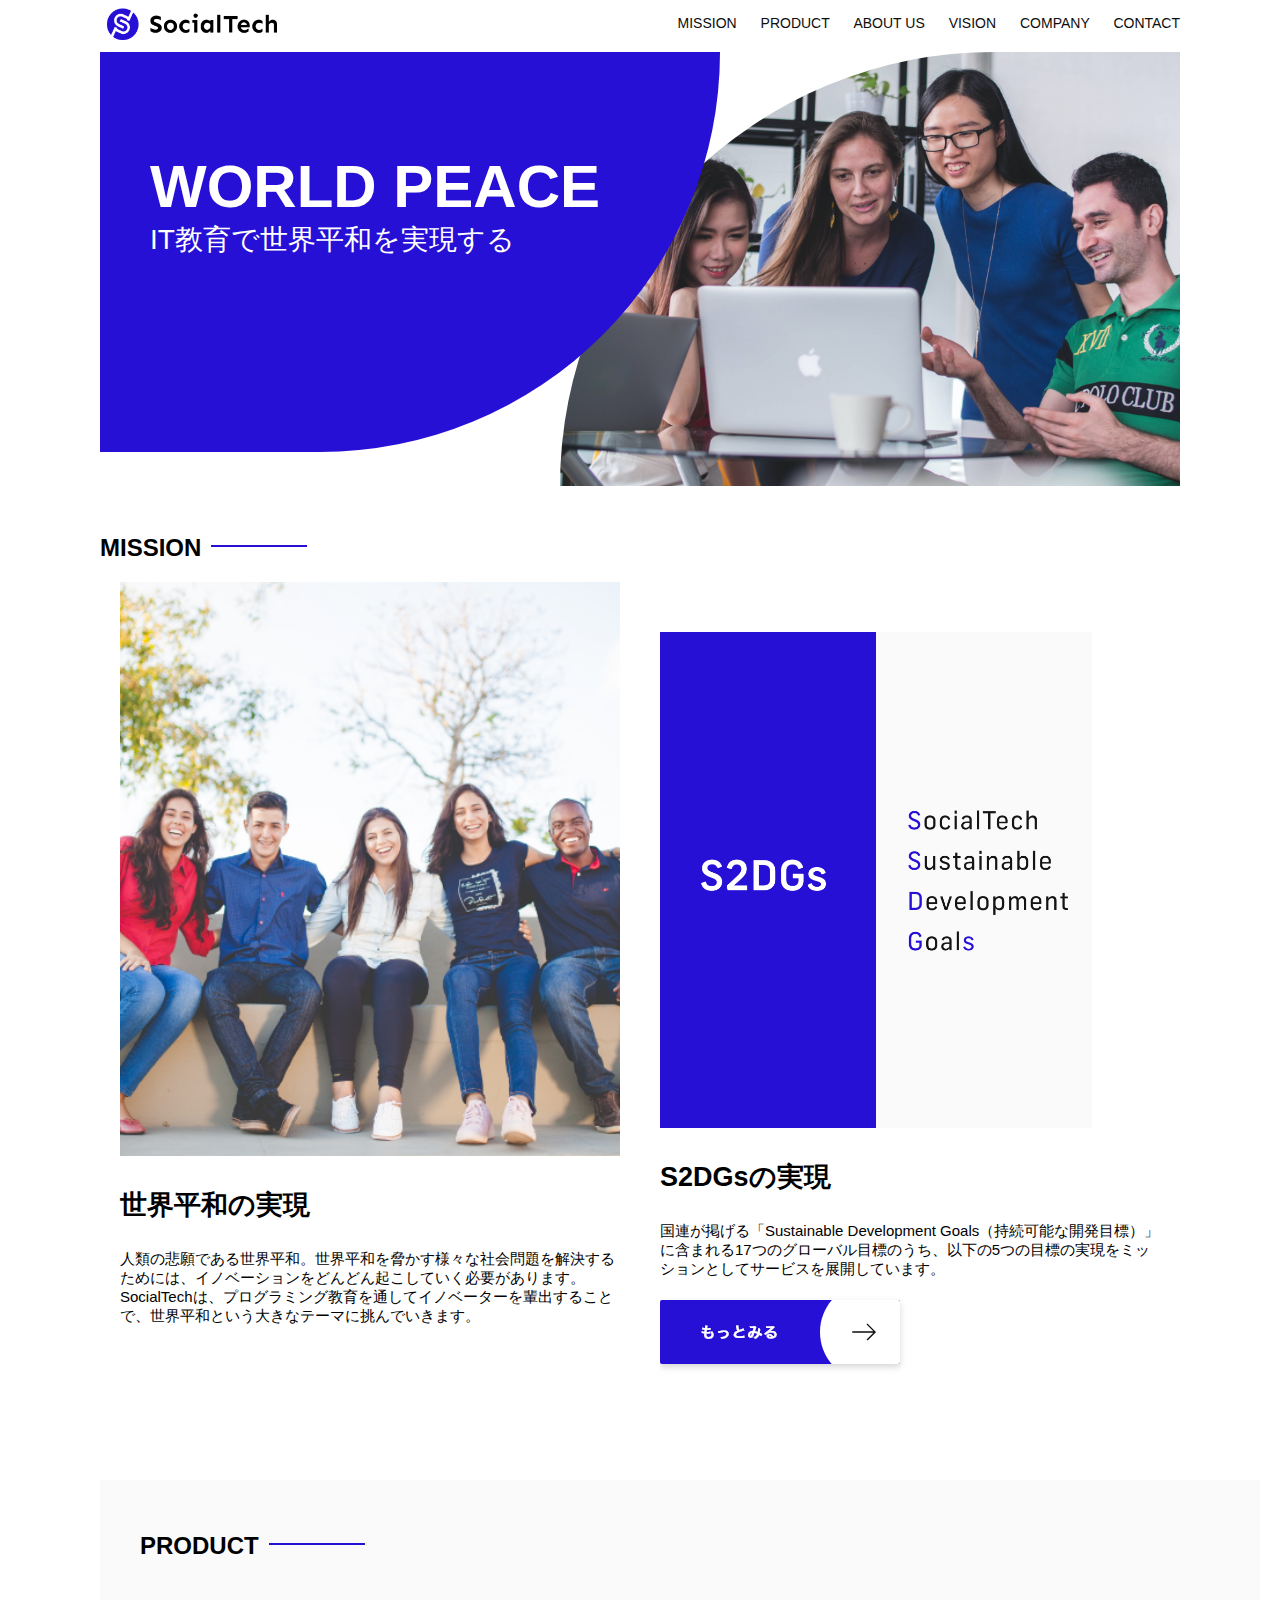
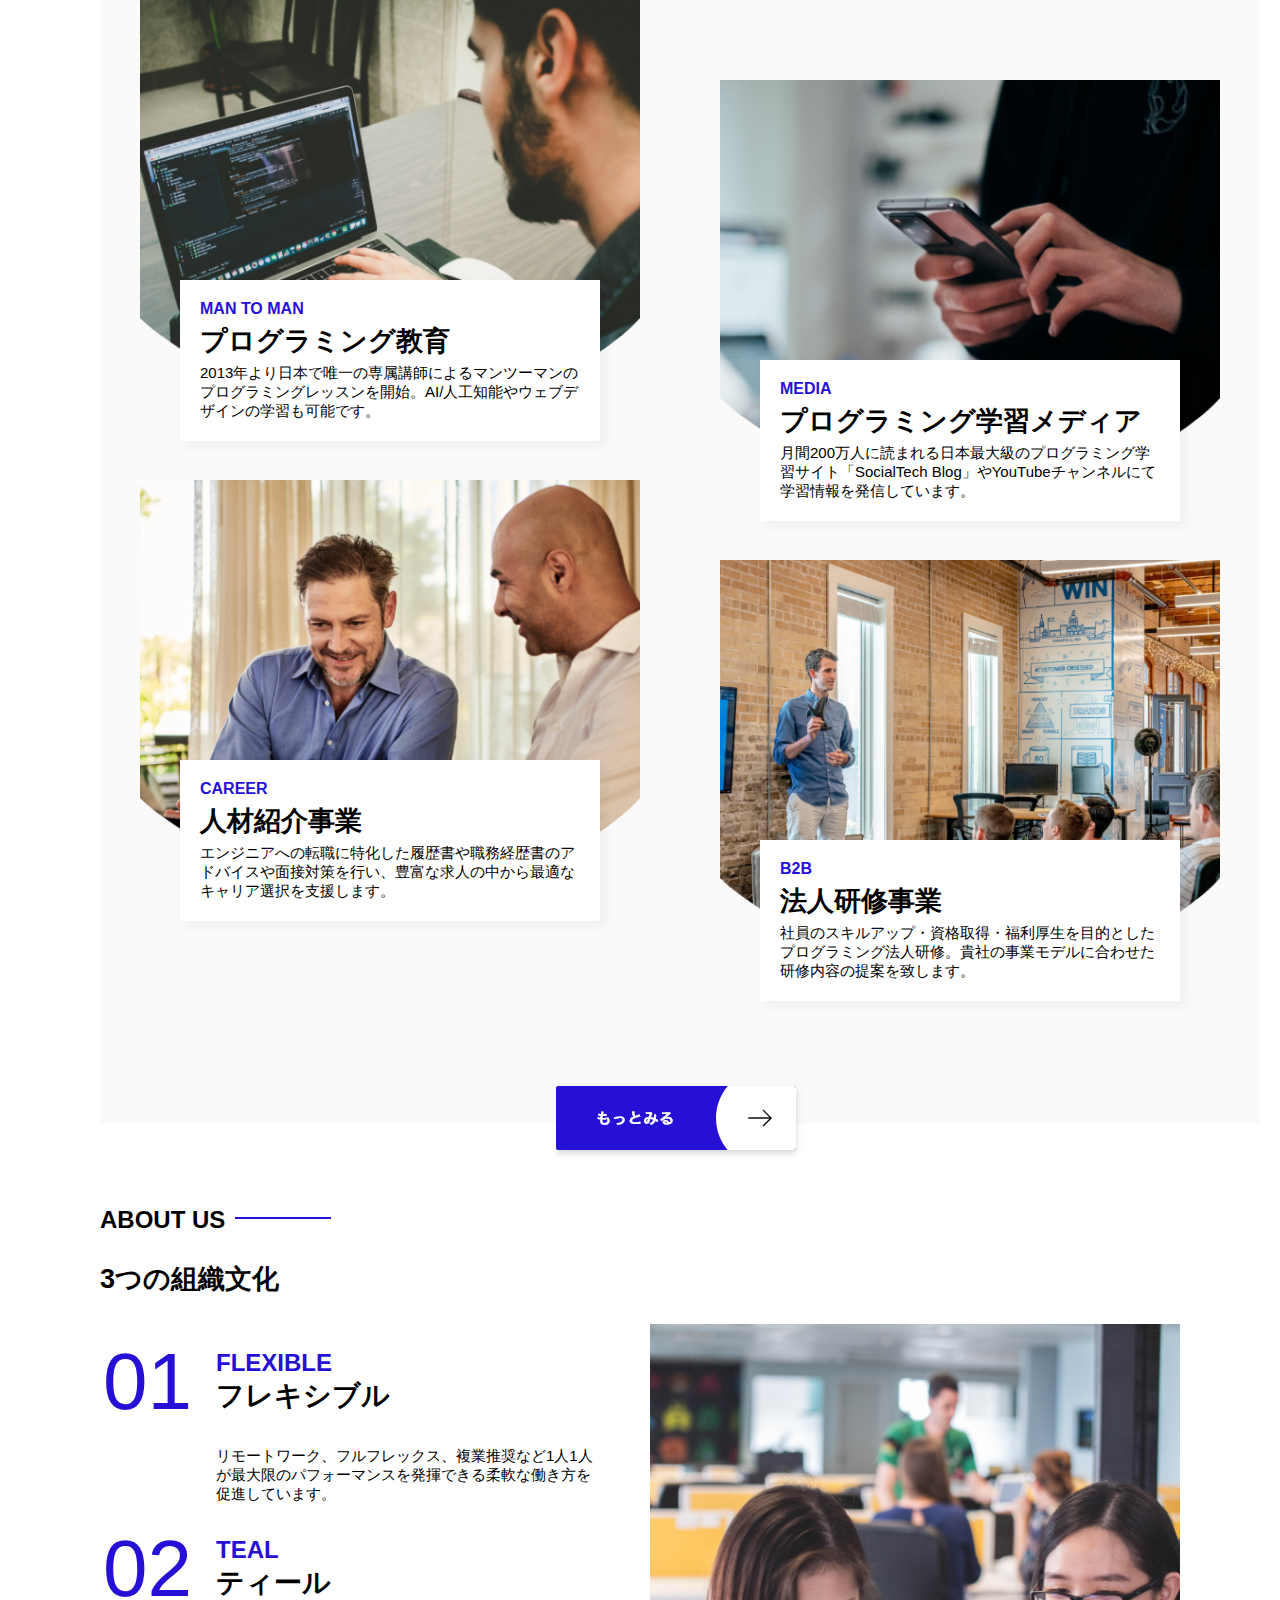
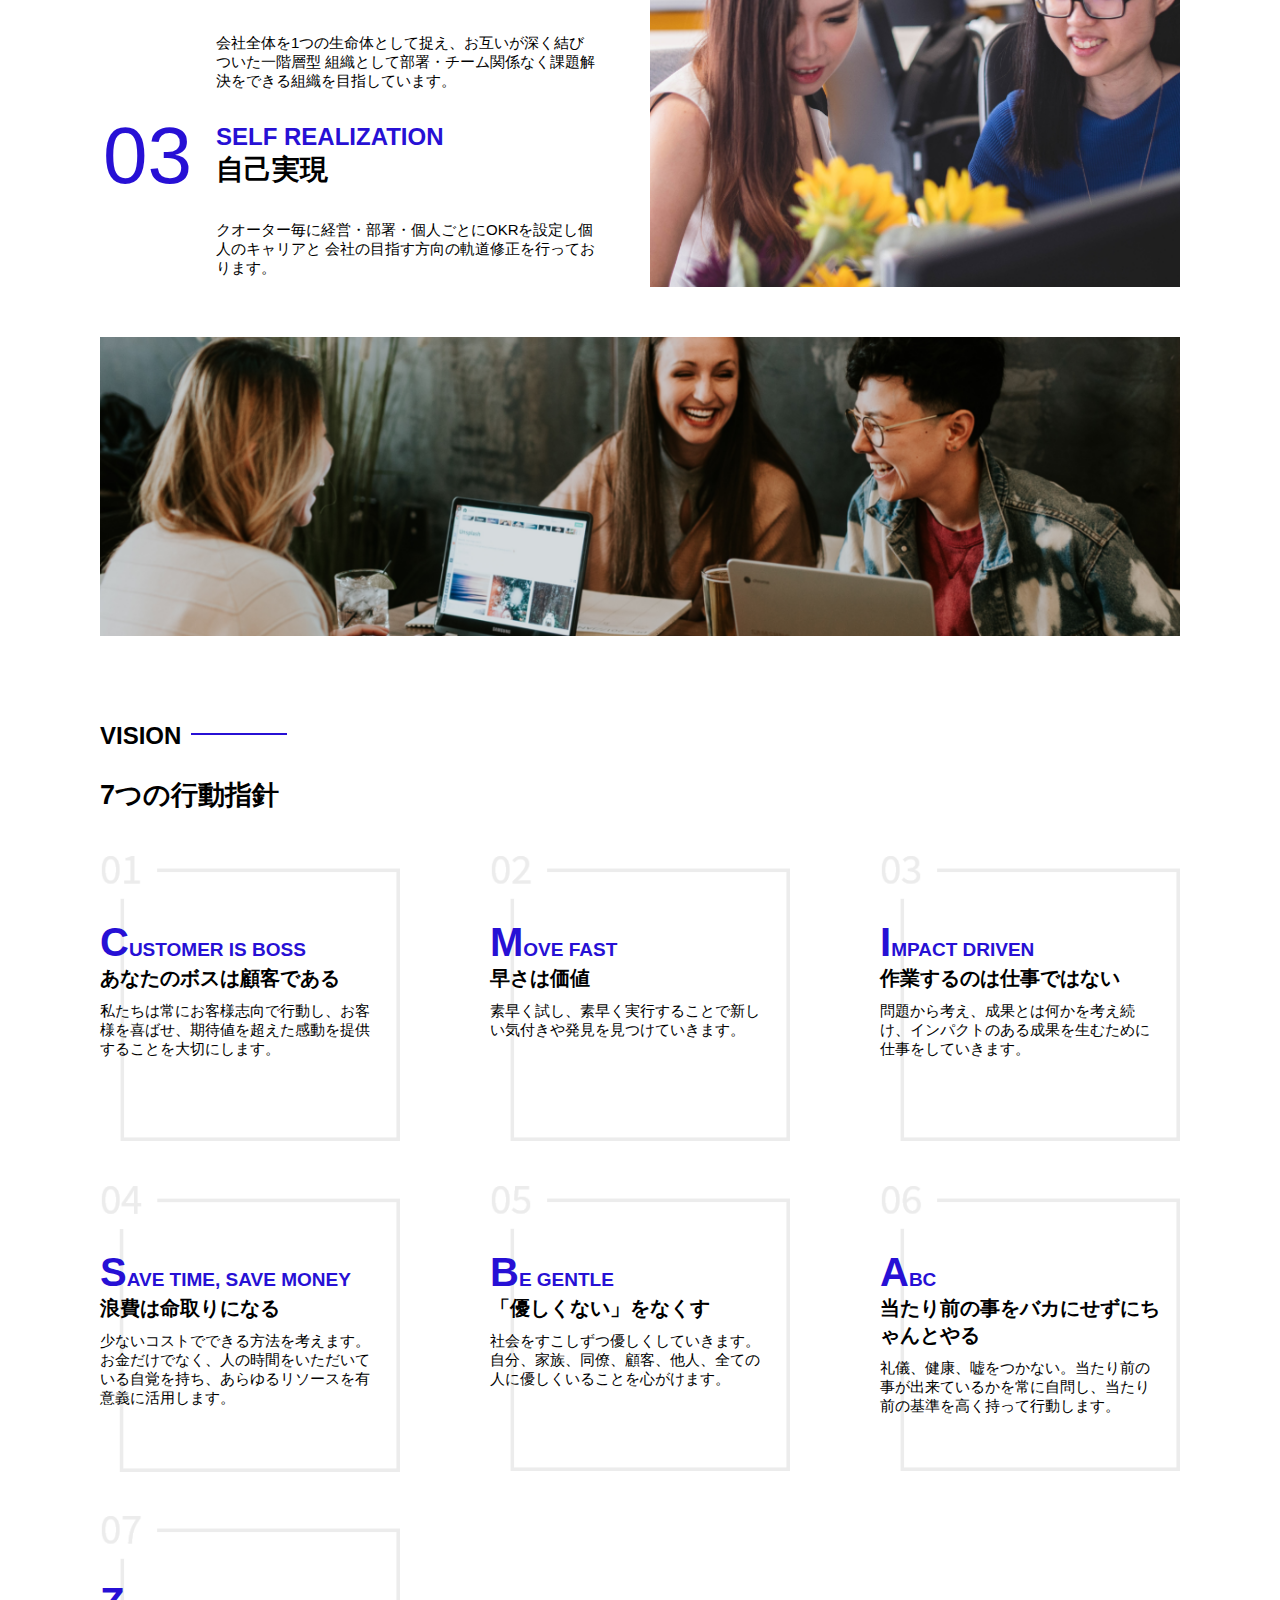
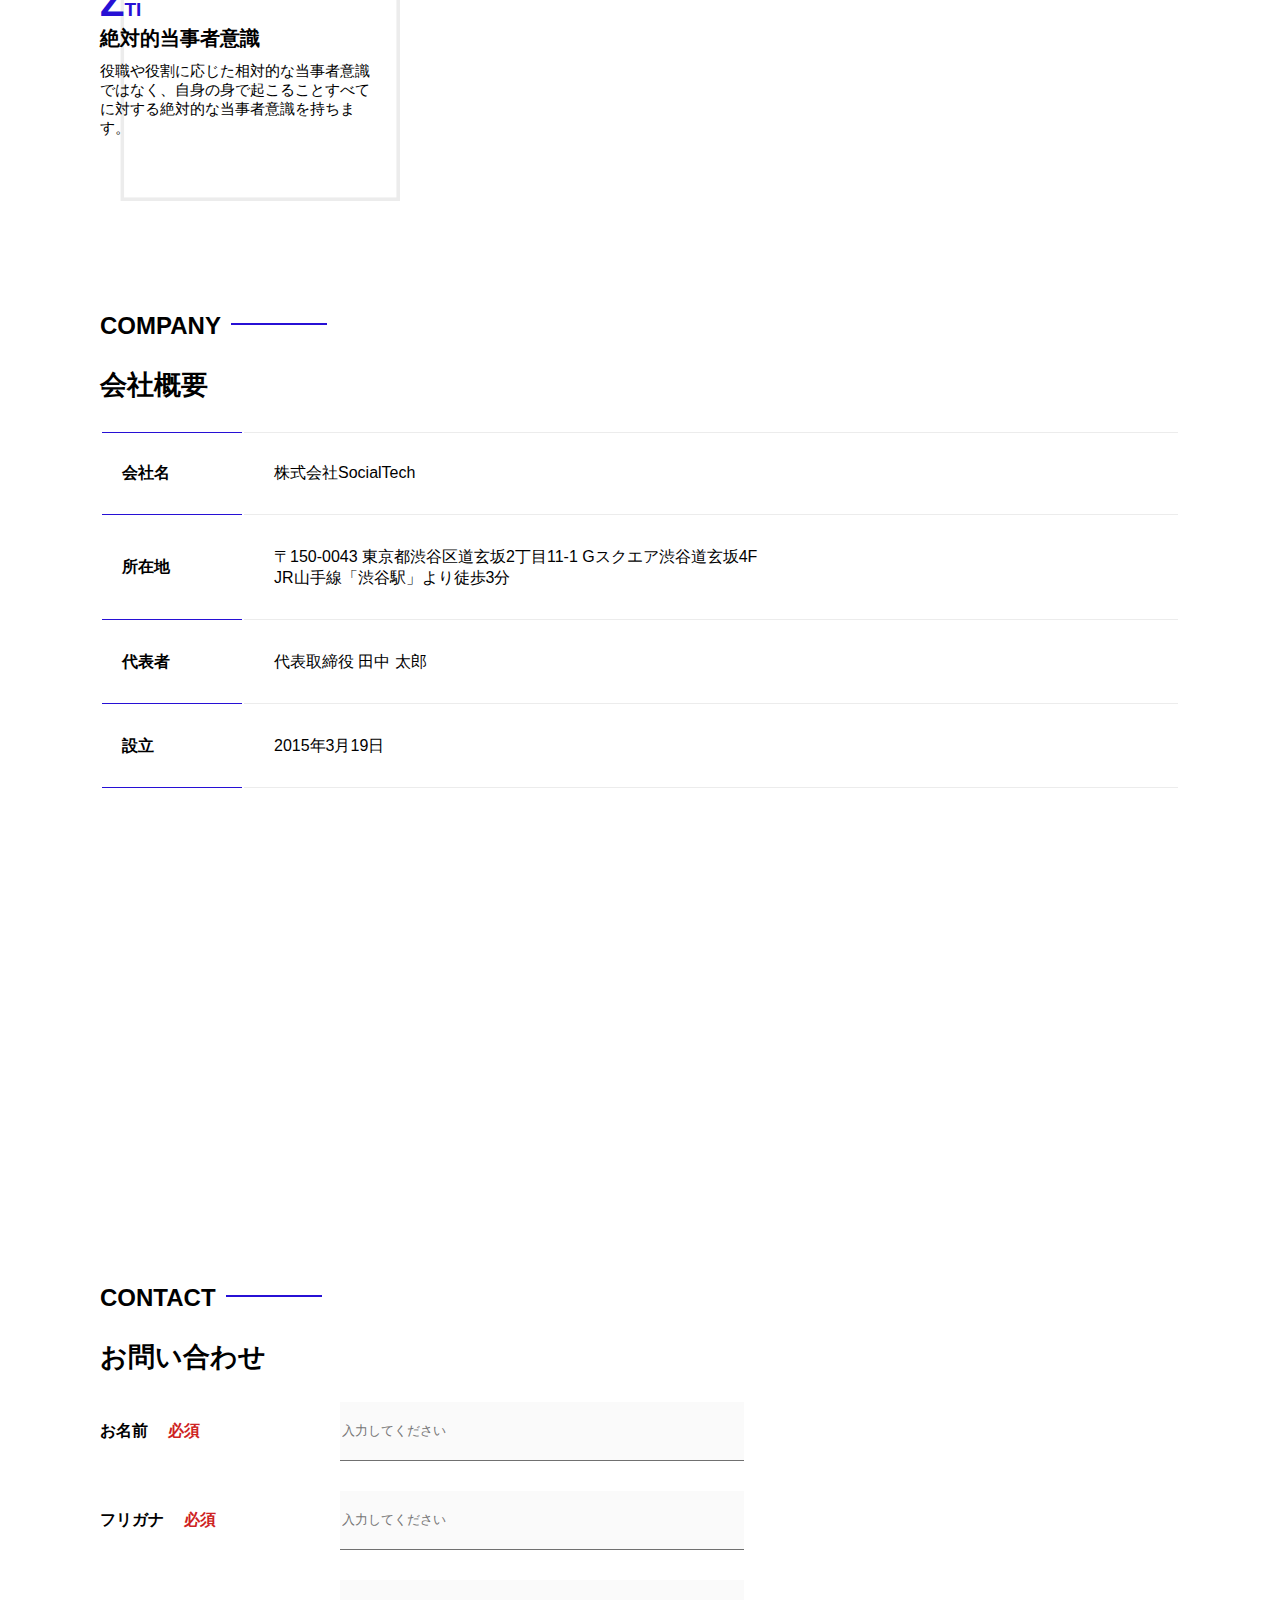
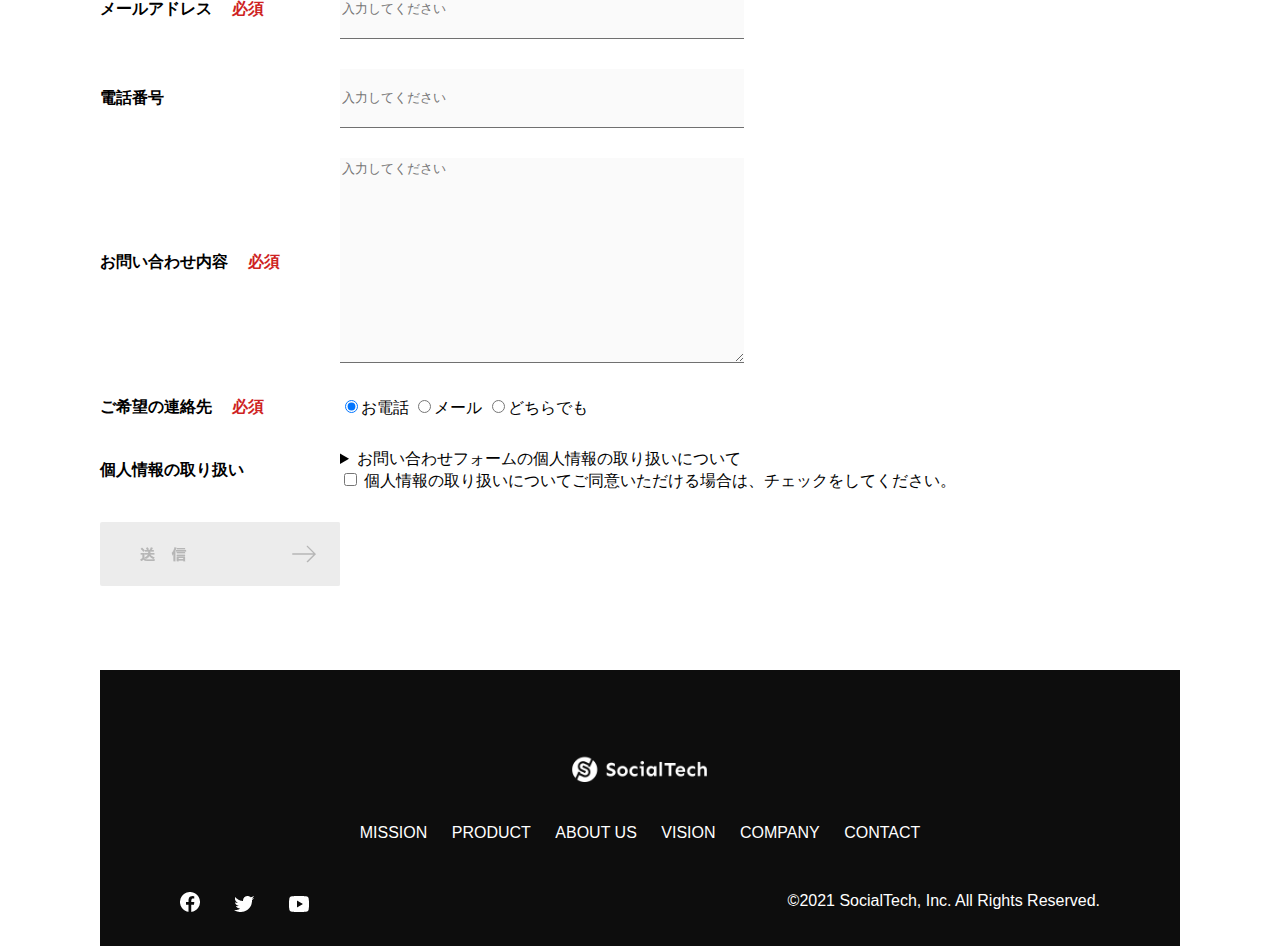
==== commit 1f4383b4: "ページ内リンクのスムーススクロール作成" ====
--- a/index.html
+++ b/index.html
@@ -5,29 +5,31 @@
     <meta charset="UTF-8">
     <meta name="description" content="テスト的にホームページっぽいものを作りました。">
     <meta name="viewport" content="width=device-width, initial-scale=1.0">
-    <link rel="stylesheet" href="stylesheet.css">
+    <link rel="stylesheet" href="assets/stylesheet.css">
+    <script src="https://ajax.googleapis.com/ajax/libs/jquery/3.5.1/jquery.min.js"></script>
+    <script type='text/javascript' src='assets/js/custom.js' defer></script>
   </head>
   <body>
     <!-- ヘッダー -->
     <header>
       <!-- ロゴ -->
-      <a href="index.html" id="logo"><img src="images/logo.png" alt="トップページに戻る"></a>
+      <a href="index.html" id="logo"><img src="assets/images/logo.png" alt="トップページに戻る"></a>
       <!-- PC用ナビゲーション -->
       <nav id="nav-pc">
         <a href="mission.html">MISSION</a>
         <a href="product.html">PRODUCT</a>
-        <a href="index.html#aboutus">ABOUT US</a>
-        <a href="index.html#vision">VISION</a>
-        <a href="index.html#company">COMPANY</a>
-        <a href="index.html#contact">CONTACT</a>
+        <a href="#aboutus">ABOUT US</a>
+        <a href="#vision">VISION</a>
+        <a href="#company">COMPANY</a>
+        <a href="#contact">CONTACT</a>
       </nav>
       <!-- スマホ用メニューボタン -->
-      <img id="menu-sp" src="images/button-menu.png" alt="ナビゲーションを開く" onclick="document.getElementById('nav-sp').style.display = 'block'">   
+      <img id="menu-sp" src="assets/images/button-menu.png" alt="ナビゲーションを開く" onclick="document.getElementById('nav-sp').style.display = 'block'">   
 
       <!-- スマホ用ナビゲーション -->
      <nav id="nav-sp">
-        <img id="close" src="images/button-close.png" alt="ナビゲーションを閉じる" onclick="document.getElementById('nav-sp').style.display = 'none'">
-        <a id="logo-sp" href="index.html" onclick="document.getElementById('nav-sp').style.display = 'none'"><img src="images/logo-sp.png" alt="トップページに戻る"></a>
+        <img id="close" src="assets/images/button-close.png" alt="ナビゲーションを閉じる" onclick="document.getElementById('nav-sp').style.display = 'none'">
+        <a id="logo-sp" href="index.html" onclick="document.getElementById('nav-sp').style.display = 'none'"><img src="assets/images/logo-sp.png" alt="トップページに戻る"></a>
         <a class="menu" href="mission.html" onclick="document.getElementById('nav-sp').style.display = 'none'">MISSION</a>
         <a class="menu" href="product.html" onclick="document.getElementById('nav-sp').style.display = 'none'">PRODUCT</a>
         <a class="menu" href="index.html#aboutus" onclick="document.getElementById('nav-sp').style.display = 'none'">ABOUT US</a>
@@ -35,9 +37,9 @@
         <a class="menu" href="index.html#company" onclick="document.getElementById('nav-sp').style.display = 'none'">COMPANY</a>
         <a class="menu" href="index.html#contact" onclick="document.getElementById('nav-sp').style.display = 'none'">CONTACT</a>
         <div id="sns">
-          <a href="https://www.facebook.com/sejuku2013"><img src="images/button-facebook.png" alt="Facebookのリンク"></a>
-          <a href="https://twitter.com/samuraijuku"><img src="images/button-twitter.png" alt="Twitterのリンク"></a>
-          <a href="https://www.youtube.com/channel/UCCFOQO5aDK0xXam4cUQXT8g"><img src="images/button-youtube.png" alt="YouTubeのリンク"></a>
+          <a href="https://www.facebook.com/sejuku2013"><img src="assets/images/button-facebook.png" alt="Facebookのリンク"></a>
+          <a href="https://twitter.com/samuraijuku"><img src="assets/images/button-twitter.png" alt="Twitterのリンク"></a>
+          <a href="https://www.youtube.com/channel/UCCFOQO5aDK0xXam4cUQXT8g"><img src="assets/images/button-youtube.png" alt="YouTubeのリンク"></a>
         </div>
      </nav>
     </header>
@@ -49,25 +51,25 @@
             <h1>WORLD PEACE</h1>
             <p>IT教育で世界平和を実現する</p>
           </div>
-          <img src="images/index/index-main.png" alt="PCの周りに集まる多国籍の仲間たち">
+          <img src="assets/images/index/index-main.png" alt="PCの周りに集まる多国籍の仲間たち">
         </section>
         <!--ミッション-->
         <section id="mission">
           <h2 class="index-h2">MISSION</h2>
           <div id="mission-flex">
             <div>
-              <img id="mission-photo" src="images/index/index-mission.png" alt="屋外のベンチで写真を撮影する多国籍の仲間たち">
+              <img id="mission-photo" src="assets/images/index/index-mission.png" alt="屋外のベンチで写真を撮影する多国籍の仲間たち">
               <h3>世界平和の実現</h3>
               <p>
                 人類の悲願である世界平和。世界平和を脅かす様々な社会問題を解決するためには、イノベーションをどんどん起こしていく必要があります。SocialTechは、プログラミング教育を通してイノベーターを輩出することで、世界平和という大きなテーマに挑んでいきます。
               </p>
             </div>
             <div>
-              <img id="s2dgs" src="images/index/s2dgs.png" alt="S2DGs">
+              <img id="s2dgs" src="assets/images/index/s2dgs.png" alt="S2DGs">
               <h3>S2DGsの実現</h3>
               <p>国連が掲げる「Sustainable Development Goals（持続可能な開発目標）」に含まれる17つのグローバル目標のうち、以下の5つの目標の実現をミッションとしてサービスを展開しています。</p>
               <a href="mission.html">
-                <img src="images/button-more.png" alt="もっとみる">
+                <img src="assets/images/button-more.png" alt="もっとみる">
               </a>
             </div>
           </div>
@@ -78,7 +80,7 @@
           <div>
             <div id="product-left">
               <div>
-                <img class="product-photo" src="images/index/index-mantoman.png" alt="PCでコードを書く男性">
+                <img class="product-photo" src="assets/images/index/index-mantoman.png" alt="PCでコードを書く男性">
                 <div class="product-explain">
                   <span>MAN TO MAN</span>
                   <h3>プログラミング教育</h3>
@@ -86,7 +88,7 @@
                 </div>
               </div>
               <div>
-                <img class="product-photo" src="images/index/index-career.png" alt="笑顔で話し合う2人の男性">
+                <img class="product-photo" src="assets/images/index/index-career.png" alt="笑顔で話し合う2人の男性">
                 <div class="product-explain">
                   <span>CAREER</span>
                   <h3>人材紹介事業</h3>
@@ -96,7 +98,7 @@
             </div>
             <div id="product-right">
               <div>
-                <img class="product-photo" src="images/index/index-media.png" alt="スマートフォンを操作する人">
+                <img class="product-photo" src="assets/images/index/index-media.png" alt="スマートフォンを操作する人">
                 <div class="product-explain">
                   <span>MEDIA</span>
                   <h3>プログラミング学習メディア</h3>
@@ -104,7 +106,7 @@
                 </div>
               </div>
               <div>
-                <img class="product-photo" src="images/index/index-b2b.png" alt="講演中の男性とそれを聴く人々">
+                <img class="product-photo" src="assets/images/index/index-b2b.png" alt="講演中の男性とそれを聴く人々">
                 <div class="product-explain">
                   <span>B2B</span>
                   <h3>法人研修事業</h3>
@@ -115,7 +117,7 @@
           </div>
           <div>
             <a id="product-more" href="product.html">
-              <img src="images/button-more.png" alt="もっとみる">
+              <img src="assets/images/button-more.png" alt="もっとみる">
             </a>
           </div>
         </section>                                                         
@@ -185,9 +187,9 @@
                 </td>
               </tr>
             </table>
-            <img class="culture-img" src="images/index/index-aboutus1.png" alt="笑顔で話し合う2人の女性">
-          </div>
-          <img class="culture-img2" src="images/index/index-aboutus2.png" alt="笑顔で話し合う3人の男女">
+            <img class="culture-img" src="assets/images/index/index-aboutus1.png" alt="笑顔で話し合う2人の女性">
+          </div>
+          <img class="culture-img2" src="assets/images/index/index-aboutus2.png" alt="笑顔で話し合う3人の男女">
         </section>
         <!-- VISION -->
         <section id="vision">
@@ -195,7 +197,7 @@
           <h3>7つの行動指針</h3>
           <div>
             <div class="vision-box">
-              <img src="images/index/vision-01.png" alt="01">
+              <img src="assets/images/index/vision-01.png" alt="01">
               <span>
                 <h4>CUSTOMER IS BOSS</h4>
                 <h5>あなたのボスは顧客である</h5>
@@ -203,7 +205,7 @@
               </span>
             </div>
             <div class="vision-box">
-              <img src="images/index/vision-02.png" alt="02">
+              <img src="assets/images/index/vision-02.png" alt="02">
               <span>
                 <h4>MOVE FAST</h4>
                 <h5>早さは価値</h5>
@@ -211,7 +213,7 @@
               </span>
             </div>
             <div class="vision-box">
-              <img src="images/index/vision-03.png" alt="03">
+              <img src="assets/images/index/vision-03.png" alt="03">
               <span>
                 <h4>IMPACT DRIVEN</h4>
                 <h5>作業するのは仕事ではない</h5>
@@ -219,7 +221,7 @@
               </span>
             </div>
             <div class="vision-box">
-              <img src="images/index//vision-04.png" alt="04">
+              <img src="assets/images/index//vision-04.png" alt="04">
               <span>
                 <h4>SAVE TIME, SAVE MONEY</h4>
                 <h5>浪費は命取りになる</h5>
@@ -227,7 +229,7 @@
               </span>
             </div>
             <div class="vision-box">
-              <img src="images/index/vision-05.png" alt="05">
+              <img src="assets/images/index/vision-05.png" alt="05">
               <span>
                 <h4>BE GENTLE</h4>
                 <h5>「優しくない」をなくす</h5>
@@ -235,7 +237,7 @@
               </span>
             </div>
             <div class="vision-box">
-              <img src="images/index/vision-06.png" alt="06">
+              <img src="assets/images/index/vision-06.png" alt="06">
               <span>
                 <h4>ABC</h4>
                 <h5>当たり前の事をバカにせずにちゃんとやる</h5>
@@ -243,7 +245,7 @@
               </span>
             </div>
             <div class="vision-box">
-              <img src="images/index/vision-07.png" alt="07">
+              <img src="assets/images/index/vision-07.png" alt="07">
               <span>
                 <h4>ZTI</h4>
                 <h5>絶対的当事者意識</h5>
@@ -382,26 +384,26 @@
                 <span>個人情報の取り扱いについてご同意いただける場合は、チェックをしてください。</span>
               </div>
             </div>
-            <input type="image" value="Submit" src="images/button-submit.png" alt="送信する">
+            <input type="image" value="Submit" src="assets/images/button-submit.png" alt="送信する">
           </form>
         </section>
       </article>
       <footer>
         <div id="footer-logo">
-          <img src="images/logo-sp.png" alt="SocialTech">
+          <img src="assets/images/logo-sp.png" alt="SocialTech">
         </div>
         <div id="footer-link">
           <a href="mission.html">MISSION</a>
           <a href="product.html">PRODUCT</a>
-          <a href="index.html#aboutus">ABOUT US</a>
-          <a href="index.html#vision">VISION</a>
-          <a href="index.html#company">COMPANY</a>
-          <a href="index.html#contact">CONTACT</a>
+          <a href="#aboutus">ABOUT US</a>
+          <a href="#vision">VISION</a>
+          <a href="#company">COMPANY</a>
+          <a href="#contact">CONTACT</a>
         </div>
         <div id="sns-footer">
-          <a href="https://www.facebook.com/sejuku2013"><img src="images/button-facebook.png" alt="Facebookのリンク"></a>
-          <a href="https://twitter.com/samuraijuku"><img src="images/button-twitter.png" alt="Twitterのリンク"></a>
-          <a href="https://www.youtube.com/channel/UCCFOQO5aDK0xXam4cUQXT8g"><img src="images/button-youtube.png" alt="YouTubeのリンク"></a>
+          <a href="https://www.facebook.com/sejuku2013"><img src="assets/images/button-facebook.png" alt="Facebookのリンク"></a>
+          <a href="https://twitter.com/samuraijuku"><img src="assets/images/button-twitter.png" alt="Twitterのリンク"></a>
+          <a href="https://www.youtube.com/channel/UCCFOQO5aDK0xXam4cUQXT8g"><img src="assets/images/button-youtube.png" alt="YouTubeのリンク"></a>
           <span id="copyright">&copy;2021 SocialTech, Inc. All Rights Reserved. </span>
         </div>                                                 
       </footer>
--- a/assets/stylesheet.css
+++ b/assets/stylesheet.css
@@ -0,0 +1,1289 @@
+/* PC、スマホ共通スタイル */
+body {
+  font-family: "Source Sans Pro", "Hiragino Kaku Gothic ProN", Meiryo, Arial, sans-serif;
+}
+
+p {
+  font-size: 15px;
+}
+
+/*================
+ PC用のスタイル 
+=================*/
+@media screen and (min-width: 768px) {
+  /* 横幅設定 */
+  body {
+    max-width: 1080px;
+    min-width: 960px;
+    margin: 0 auto 0 auto;
+  }
+  
+  /* ヘッダー */
+  header {
+    display: flex;
+    justify-content: space-between;
+  }
+
+  /* ナビゲーションのレイアウト */
+  #nav-pc {
+    text-align: right;
+    font-size: 14px;
+    padding-top: 15px;
+  }
+  
+  /* ナビゲーションのリンクの装飾設定 */
+  #nav-pc > a {
+    text-decoration: none;
+    margin-left: 20px;
+  }
+  #nav-pc > a:link {
+    color: #0d0d0d;
+  }
+  #nav-pc > a:visited {
+    color: #0d0d0d;
+  }
+  #nav-pc > a:hover {
+    color: #0d0d0d;
+    text-decoration: underline;
+  }
+  #nav-pc > a:active {
+    color: #0d0d0d;
+  }
+
+  /* スマホ用ナビを非表示 */
+  #nav-sp,
+  #menu-sp {
+    display: none;
+  }
+
+  /* メインビジュアル*/
+  #main-visual {
+    position: relative;
+    height: 400px;
+  }
+  #main-message {
+    position: absolute;
+    top: 0;
+    left: 0;
+    background-color: #2710d5;
+    color: #ffffff;
+    border-radius: 0 0 476px 0;
+    max-width: 620px;
+    height: 100%;
+    width: 100%;
+    z-index: 11;
+  }
+  #main-message > h1 {
+    font-size: 60px;
+    font-weight: bold;
+    margin: 100px 0 0 50px;
+  }
+  #main-message > p { 
+    font-size: 28px;
+    margin: 0 0 0 50px;
+  }
+  #main-visual > img {
+    max-width: 620px;
+    border-radius: 476px 0 0 0;
+    position: absolute;
+    top: 0;
+    right: 0;
+    z-index: 10;
+  }
+
+  /* 見出し */
+  h2 {
+    margin: 40px 0 0 0;
+  }
+  
+  h2::after {
+    content: url("images/line.png");
+    margin-left: 10px;
+  }
+  
+  h3 {
+    font-size: 27px;
+  }
+
+  /* ミッション */
+  #mission {
+    margin: 80px auto 80px auto;
+    width: 100%;
+  }
+  
+  #mission-flex {
+    width: 100%;
+    display: flex;
+  }
+
+  #mission-flex > div {
+    width: 50%;
+    margin: 20px;
+  }
+  
+  #mission-photo {
+    width: 100%;
+  }
+  
+  #s2dgs {
+    margin-top: 50px;
+  }
+
+  /* プロダクト */
+  #product {
+    background-color: #fafafa;
+    width: 100%;
+    margin: 80px 0 80px 0;
+    padding: 10px 40px 0px 40px;
+  }
+  
+  /* 外枠 */
+  #product > div {
+    margin-top: 40px;
+    display: flex;
+  }
+  
+  /* 左のカラム */
+  #product-left {
+    width: 50%;
+    margin-right: 20px;
+  }
+  
+  /* 右のカラム */
+  #product-right {
+    width: 50%;
+    margin-left: 20px;
+    margin-top: 80px;
+  }
+  
+  /* 画像＋説明の枠 */
+  #product-left > div {
+    position: relative;
+    height: 480px;
+    margin-right: 20px;
+  }
+  #product-right > div {
+    position: relative;
+    height: 480px;
+    margin-left: 20px;
+  }
+
+  /* 画像 */
+  .product-photo {
+    width: 100%;
+  }
+
+  /* 説明文の枠 */
+  .product-explain {
+    background-color: #ffffff;
+    position: absolute;
+    left: 0;
+    top: 280px;
+    margin: 0 40px 0 40px;
+    padding: 20px;
+    box-shadow: 5px 5px 10px rgba(0, 0, 0, 0.05);
+  }
+  
+  /* 説明文の英語 */
+  .product-explain > span {
+    color: #2710d5;
+    font-weight: bold;
+    font-size: 16px;
+    margin: 0;
+  }
+  
+  /* 説明文の見出し */
+  .product-explain > h3 {
+    margin: 5px 0 5px 0;
+  }
+  
+  /* 説明文 */
+  .product-explain > p {
+    margin: 0;
+  }
+  
+  /* 「もっとみる」ボタン */
+  #product-more {
+    margin: 0 auto -42px auto;
+  }
+
+  /* ABOUT US */
+  #aboutus {
+    margin: 80px auto 80px auto;
+  }
+  
+  /* 3つの組織文化と画像を入れる枠 */
+  #aboutus > div {
+    display: flex;
+  }
+
+  /* 画像 */
+  .culture-img {
+    width: 100%;
+    align-self: flex-start;
+  }
+  
+  .culture-img2 {
+    margin-top: 50px;
+    width: 100%;
+  }
+
+  /* 3つの組織文化の表 */
+  .culture-table {
+    max-width: 500px;
+    margin-right: 50px;
+  }
+
+  /* 番号 */
+  .culture-num {
+    font-size: 80px;
+    color: #2710d5;
+    margin: 0 20px 0 0;
+  }
+  
+  /* 組織文化英語 */
+  .culture-en {
+    color: #2710d5;
+    font-weight: bold;
+    font-size: 24px;
+    display: block;
+  }
+  
+  /* 組織文化日本語 */
+  .culture-jp {
+    font-size: 28px;
+    font-weight: bold;
+  }
+  
+  /* 説明文 */
+  .culture-description {
+    margin: 0;
+  }
+
+  /* ビジョン */
+  #vision {
+    margin: 80px auto 80px auto;
+  }
+  
+  /* セクション内の外枠 */
+  #vision > div {
+    width: 100%;
+    display: flex;
+    justify-content: space-between;
+    flex-wrap: wrap;
+  }
+  
+  /* 7つの行動指針の枠 */
+  .vision-box {
+    width: 300px;
+    height: 300px;
+    margin-bottom: 30px;
+    position: relative;
+  }
+
+  .vision-box > img {
+    width: 100%;
+    height: auto;
+    position: absolute;
+    top: 0;
+    left: 0;
+    z-index: 30;
+  }
+  
+  .vision-box > span {
+    position: absolute;
+    top: 0;
+    left: 0;
+    z-index: 31;
+    margin-right: 20px;
+  }
+  
+  .vision-box > span > h4 {
+    color: #2710d5;
+    font-size: 19px;
+    margin: 80px 0 0 0;
+  }
+  
+  .vision-box > span > h4::first-letter {
+    font-size: 40px;
+  }
+  
+  .vision-box > span > h5 {
+    font-size: 20px;
+    margin: 0 0 0 0;
+  }
+  
+  .vision-box > span > p {
+    margin: 10px 0 0 0;
+  }
+
+  /* 会社概要 */
+  #company {
+    margin: 80px auto 80px auto;
+  }
+
+  #company-table {
+    width: 100%;
+  }
+ 
+  .tableheader {
+    text-align: left;
+    padding: 20px;
+    border-bottom-color: #2710d5;
+    border-bottom-width: 1px;
+    border-bottom-style: solid;
+    width: 100px;
+  }
+ 
+  .tableheader-first {
+    text-align: left;
+    padding: 20px;
+    border-bottom-color: #2710d5;
+    border-bottom-width: 1px;
+    border-bottom-style: solid;
+    border-top-color: #2710d5;
+    border-top-width: 1px;
+    border-top-style: solid;
+    width: 100px;
+  }
+ 
+  .cell {
+    padding: 30px;
+    border-bottom-color: #ececec;
+    border-bottom-width: 1px;
+    border-bottom-style: solid;
+  }
+ 
+  .cell-first {
+    padding: 30px;
+    border-bottom-color: #ececec;
+    border-bottom-width: 1px;
+    border-bottom-style: solid;
+    border-top-color: #ececec;
+    border-top-width: 1px;
+    border-top-style: solid;
+  }
+
+  #company > iframe {
+    width: 100%;
+    height: 368px;
+    margin-top: 40px;
+  }
+
+  /* お問い合わせ */
+  #contact {
+    margin: 80px auto 80px auto;
+  }
+  
+  /* 外枠 */
+  #contact > form > div {
+    display: flex;
+    flex-direction: row;
+    flex-wrap: wrap;
+    padding-bottom: 30px;
+  }
+
+  /* 左列の見出し */
+  .contact-heading {
+    width: 240px;
+    align-self: center;
+  }
+  /* 見出しのラベル */
+  .contact-label {
+    font-weight: bold;
+  }
+  /* 必須 */
+  .contact-span {
+    color: #ce2222;
+    margin: 0 0 0 20px;
+    font-weight: bold;
+  }
+
+  /* テキストボックス */
+  .contact-textbox {
+    border-top: 0;
+    border-left: 0;
+    border-right: 0;
+    border-bottom-width: 1px;
+    border-bottom-color: #707070;
+    border-bottom-style: solid;
+    background-color: #fafafa;
+    width: 400px;
+    height: 56px;
+  }
+  /* お問い合わせ内容のテキストエリア */
+  .contact-textarea {
+    border-top: 0;
+    border-left: 0;
+    border-right: 0;
+    border-bottom-width: 1px;
+    border-bottom-color: #707070;
+    border-bottom-style: solid;
+    background-color: #fafafa;
+    width: 400px;
+    height: 200px;
+  }
+
+  /* 個人情報の取り扱い */
+  details {
+    width: 700px;
+  }
+  details > div {
+    background-color: #fafafa;
+    padding: 20px;
+  } 
+  details > div > span {
+    font-weight: bold;
+  }
+
+  /* フッター */
+  footer {
+    background-color: #0d0d0d;
+    text-align: center;
+    padding: 80px 80px 30px 80px;
+  }
+  
+  #footer-logo {
+    margin-bottom: 30px;
+  }
+
+  #footer-link {
+    margin-bottom: 50px;
+  }
+  #footer-link > a {
+    text-decoration: none;
+    margin: 10px;
+  }
+  #footer-link > a:link {
+    color: #ffffff;
+  }
+  #footer-link > a:visited {
+    color: #ffffff;
+  }
+  #footer-link > a:hover {
+    color: #ffffff;
+    text-decoration: underline;
+  }
+  #footer-link > a:active {
+    color: #ffffff;
+  }
+
+  #sns-footer {
+    text-align: left;
+    width: 100%;
+  }
+ 
+  #sns-footer > a {
+    margin-right: 30px;
+  }
+  
+  #copyright {
+    color: #ffffff;
+    float: right;
+  }
+
+  /* mission.html用スタイル */
+  /* ミッションのメインビジュアル */
+  #mission-main {
+    height: 496px;
+    width: 100%;
+    background-image: url("images/mission/mission-main.png");
+    background-repeat: no-repeat;
+    background-position-y: center;
+  }
+
+  #mission-title {
+    background-color: #2710d5;
+    width: 368px;
+    color: #ffffff;
+    height: 496px;
+    border-radius: 0 248px 248px 0;
+    position: relative;
+  }
+
+  #mission-title > h1 {
+    position: absolute;
+    top: 0;
+    left: 100px;
+    font-size: 80px;
+  }
+
+  #mission-title > span {
+    position: absolute;
+    top: 200px;
+    left: 100px;
+    font-size: 26px;
+  }
+
+  #mission-title > div {
+    position: absolute;
+    top: 350px;
+    left: 100px;
+    font-size: 16px;
+  }
+
+  #mission-s2dgs {
+    width: 100%;
+    margin: 20px;
+  }
+
+  .mission-h2 {
+    color: #2710d5;
+    font-size: 40px;
+  }
+
+  .mission-h2::after {
+    content: none;
+  }
+
+  #mission-5goals {
+    margin: 20px;
+    display: flex;
+  }
+
+  #mission-5goals > div {
+    flex-grow: 1;
+    padding: 20px;
+  }
+
+  #mission-5goals > div > div {
+    margin-bottom: 40px;
+  }
+
+  .fivegoals-image-right {
+    float: right;
+    margin: 20px;
+  }
+
+  .fivegoals-image-left {
+    float: left;
+    margin: 20px;
+  }
+
+  .fivegoals-number {
+    color: #2710d5;
+    font-size: 48px;
+    margin: 0;
+  }
+
+  .fivegoals-h3 {
+    font-size: 28px;
+    margin: 0;
+  }
+
+  .fivegoals-p {
+    margin: 0;
+  }
+
+  /* プロダクトページ */
+  #product-main {
+    height: 496px;
+    width: 100%;
+    background-image: url("images/product/product-main.png");
+    background-repeat: no-repeat;
+    background-position-y: center;
+  }
+
+  #product-title {
+    background-color: #2710d5;
+    width: 368px;
+    color: #ffffff;
+    height: 496px;
+    border-radius: 0 248px 248px 0;
+    position: relative;
+  }
+  #product-title > h1 {
+    position: absolute;
+    top: 0;
+    left: 100px;
+    font-size: 80px;
+  }
+
+  #product-title > span {
+    position: absolute;
+    top: 200px;
+    left: 100px;
+    font-size: 26px;
+  }
+
+  #product-title > div {
+    position: absolute;
+    top: 350px;
+    left: 100px;
+    font-size: 16px;
+  }
+
+  /* セクション1 */
+  .product-section1 {
+    position: relative;
+    margin: 20px;
+    height: 340px;
+  }
+
+  .product-section1 > img {
+    position: absolute;
+    top: 0;
+    left: 0;
+    width: 450px;
+    margin: 0 40px 30px 0;
+    border-radius: 0 432px 0 0;
+  }
+
+  .product-section1 > div {
+    position: absolute;
+    top: 0;
+    left: 480px;
+  }
+
+  /* セクション2 */
+  .product-section2 {
+    position: relative;
+    margin: 20px;
+    height: 340px;
+  }
+
+  .product-section2 > img {
+    position: absolute;
+    top: 0;
+    right: 0;
+    width: 450px;
+    margin: 0 0 30px 40px;
+    border-radius: 432px 0 0 0;
+  }
+
+  .product-section2 > div {
+    width: 500px;
+    position: absolute;
+    top: 0;
+    left: 0;
+  }
+
+  .product-h2 {
+    color: #2710d5;
+    font-size: 24px;
+    margin: 0;
+  }
+
+  .product-h3 {
+    font-size: 28px;
+    margin: 0;
+  }
+}
+
+/*====================
+スマートフォン用のスタイル
+=====================*/
+@media screen and (max-width: 767px) {
+  body {
+    min-width: 375px;
+    margin: 0;
+  }
+
+  /* PC用ナビゲーション非表示 */
+  #nav-pc {
+    display: none;
+  }
+
+  /* ハンバーガーメニュー */
+  #menu-sp {
+    float: right;
+    padding: 0;
+  }
+
+  /* スマホ用ナビゲーションの表示切替 */
+  /* 初期状態、レイアウトと非表示設定 */
+  #nav-sp {
+    background-color: #2710d5;
+    position: absolute;
+    left: 0;
+    top: 0;
+    height: 100%;
+    width: 100%;
+    display: none;
+    z-index: 100;
+  }
+
+  /* ×ボタン */
+  #close {
+    position: absolute;
+    top: 20px;
+    right: 20px;
+  }
+
+  /* ナビゲーションメニュー用ロゴ */
+  #logo-sp {
+    margin: 80px 0 30px 20px;
+  }
+
+  /* ナビゲーションのリンクの装飾設定 */
+  #nav-sp > a {
+    display: block;
+  }
+  #nav-sp > a:link {
+    color: #ffffff;
+  }
+  #nav-sp > a:visited {
+    color: #ffffff;
+  }
+  #nav-sp > a:hover {
+    color: #ffffff;
+    text-decoration: underline;
+  }
+  #nav-sp > a:active {
+    color: #ffffff;
+  }
+  #nav-sp > .menu {
+    text-decoration: none;
+    display: block;
+    margin: 0 20px 0 20px;
+    height: 44px;
+    font-size: 16px;
+    background-image: url("images/arrow.png");
+    background-repeat: no-repeat;
+    background-position: right top;
+  }
+
+  #sns {
+    position: absolute;
+    bottom: 20px;
+    left: 20px;
+  }
+  #sns > a {
+    margin-right: 30px;
+  }
+
+  /* メインビジュアル */
+  #main-visual {
+    position: relative;
+    height: 470px;
+    width: 100%;
+    overflow: hidden;
+  }
+  #main-visual > div {
+    position: absolute;
+    top: 0;
+    left: 0;
+    background-color: #2710d5;
+    color: white;
+    border-radius: 0 0 476px 0;
+    text-align: center;
+    height: 280px;
+    width: 100%;
+    z-index: 11;
+  }
+  #main-visual > div > h1 {
+    font-size: 28px;
+    margin: 90px 0 0 0;
+  }
+
+  #main-visual > div > p {
+    margin: 0;
+  }
+
+  #main-visual > img {
+    width: 100%;
+    border-radius: 476px 0 0 0;
+    z-index: 10;
+    position: absolute;
+    bottom: 0;
+    right: 0;
+  }
+
+  /* 見出し */
+  h2::after {
+    content: url("images/line.png");
+    margin-left: 10px;
+  }
+
+  h3 {
+    font-size: 24px;
+    margin: 10px 0 0 0;
+  }
+
+  /* ミッション */
+  #mission {
+    margin: 20px;
+  }
+
+  #mission-photo {
+    width: 100%;
+  }
+
+  #s2dgs {
+    width: 100%;
+  }
+
+  /* プロダクト */
+  #product {
+    background-color: #fafafa;
+    padding-top: 10px;
+  }
+
+  #product h2 {
+    margin-left: 20px;
+  }
+  /* 外枠 */
+  /* 左右のカラム　スマホでは縦並び */
+  #product-left,
+  #product-right {
+    margin-right: 20px;
+    margin-left: 20px;
+  }
+
+  /* 画像＋説明の枠 */
+  #product-left > div,
+  #product-right > div {
+    position: relative;
+    height: 540px;
+  }
+
+  /* 説明文の枠 */
+  .product-explain {
+    background-color: #ffffff;
+    position: absolute;
+    left: 0;
+    bottom: 50px;
+    padding: 20px;
+    box-shadow: 5px 5px 10px rgba(0, 0, 0, 0.05);
+  }
+
+  .product-explain > span {
+    color: #2710d5;
+    font-weight: bold;
+    font-size: 16px;
+    margin: 0px;
+  }
+
+  .product-explain > h3 {
+    margin: 10px 0 10px 0;
+  }
+
+  /* 画像 */
+  .product-photo {
+    width: 100%;
+  }
+
+  #product-more > img {
+    margin: 0 0 -42px 20px;
+  }
+
+  /* ABOUT US */
+  #aboutus {
+    margin: 80px 20px 80px 20px;
+  }
+
+  #aboutus > div {
+    display: flex;
+    flex-direction: column;
+  }
+
+  .culture-table {
+    width: 100%;
+    padding-right: 20px;
+    order: 2;
+  }
+  .culture-img {
+    width: 100%;
+    order: 1;
+  }
+
+  .culture-img2 {
+    width: 100%;
+  }
+
+  .culture-num {
+    font-size: 80px;
+    color: #2710d5;
+  }
+
+  .culture-en {
+    color: #2710d5;
+    font-weight: bold;
+    font-size: 24px;
+    display: block;
+  }
+
+  .culture-jp {
+    display: block;
+  }
+
+  .culture-description {
+    margin: 0;
+  }
+
+  /* ビジョン */
+  #vision {
+    margin: 80px 20px 80px 20px;
+  }
+
+  .vision-box {
+    width: 300px;
+    height: 300px;
+    margin-bottom: 30px;
+    position: relative;
+  }
+
+  .vision-box > img {
+    width: 100%;
+    height: auto;
+    position: absolute;
+    top: 0;
+    left: 0;
+    z-index: 30;
+  }
+
+  .vision-box > span {
+    position: absolute;
+    top: 0;
+    left: 0;
+    z-index: 31;
+    margin-right: 20px;
+  }
+
+  .vision-box > span > h4 {
+    color: #2710d5;
+    font-size: 19px;
+    margin: 60px 0 0 0;
+  }
+
+  .vision-box > span > h5 {
+    font-size: 20px;
+    margin: 0 0 0 0;
+  }
+  .vision-box > span > p {
+    margin: 10px 0 0 0;
+  }
+
+  /* 会社概要 */
+  #company {
+    margin: 0 20px 0 20px;
+  }
+
+  #company > h3 {
+    margin-bottom: 20px;
+  }
+
+  #company > table {
+    width: 100%;
+  }
+
+  .tableheader-first {
+    text-align: left;
+    padding: 20px;
+    border-bottom-color: #2710d5;
+    border-bottom-width: 1px;
+    border-bottom-style: solid;
+    border-top-color: #2710d5;
+    border-top-width: 1px;
+    border-top-style: solid;
+    width: 50px;
+  }
+  .tableheader {
+    text-align: left;
+    padding: 20px;
+    border-bottom-color: #2710d5;
+    border-bottom-width: 1px;
+    border-bottom-style: solid;
+    width: 50px;
+  }
+
+  .cell {
+    padding: 20px;
+    border-bottom-color: #ececec;
+    border-bottom-width: 1px;
+    border-bottom-style: solid;
+  }
+  .cell-first {
+    padding: 20px;
+    border-bottom-color: #ececec;
+    border-bottom-width: 1px;
+    border-bottom-style: solid;
+    border-top-color: #ececec;
+    border-top-width: 1px;
+    border-top-style: solid;
+  }
+
+  #company > iframe {
+    width: 100%;
+    height: 240px;
+    margin: 40px 0 0 0;
+  }
+
+  /* お問い合わせ */
+  #contact {
+    margin: 80px 20px 80px 20px;
+  }
+
+  #contact > h3 {
+    margin-bottom: 20px;
+  }
+
+  #contact > form > div {
+    margin-bottom: 20px;
+  }
+
+  .contact-heading {
+    margin-bottom: 20px;
+  }
+
+  /* ラベル */
+  .contact-label {
+    font-weight: bold;
+  }
+
+  /* 必須 */
+  .contact-span {
+    color: #ce2222;
+    margin: 0 0 0 20px;
+    font-weight: bold;
+  }
+
+  .contact-textbox {
+    height: 56px;
+    border-top: 0;
+    border-left: 0;
+    border-right: 0;
+    background-color: #fafafa;
+    border-bottom-color: #707070;
+    border-bottom-width: 1px;
+    border-style: solid;
+    min-width: 300px;
+    width: 100%;
+  }
+
+  .contact-textarea {
+    height: 150px;
+    border-top: 0;
+    border-left: 0;
+    border-right: 0;
+    background-color: #fafafa;
+    width: 100%;
+  }
+
+  .radiobutton {
+    margin-bottom: 20px;
+  }
+
+  .radiobutton + label::after {
+    content: "\A";
+    white-space: pre;
+  }
+
+  /* フッター */
+  footer {
+    background-color: #0d0d0d;
+    padding: 30px 20px 50px 20px;
+  }
+
+  #footer-logo {
+    margin-bottom: 30px;
+  }
+
+  #footer-link {
+    margin-bottom: 50px;
+  }
+  #footer-link > a {
+    text-decoration: none;
+    margin: 0 20px 30px 0;
+    display: block;
+    background-image: url("images/arrow.png");
+    background-repeat: no-repeat;
+    background-position: right top;
+  }
+  #footer-link > a:link {
+    color: #ffffff;
+  }
+  #footer-link > a:visited {
+    color: #ffffff;
+  }
+  #footer-link > a:hover {
+    color: #ffffff;
+    text-decoration: underline;
+  }
+  #footer-link > a:active {
+    color: #ffffff;
+  }
+
+  #sns-footer {
+    display: block;
+    width: 100%;
+  }
+
+  #sns-footer > a {
+    margin-right: 30px;
+  }
+
+  #copyright {
+    font-size: 12px;
+    display: block;
+    margin-top: 30px;
+    color: #ffffff;
+  }
+
+  /* mission.html用スタイル */
+  /* ミッションのメインビジュアル */
+  #mission-main {
+    height: 256px;
+    width: 100%;
+    background-image: url("images/mission/mission-main.png");
+    background-repeat: no-repeat;
+    background-position-y: center;
+    background-size: auto 208px;
+  }
+
+  #mission-title {
+    background-color: #2710d5;
+    width: 136px;
+    color: #ffffff;
+    height: 256px;
+    border-radius: 0 248px 248px 0;
+    position: relative;
+  }
+  #mission-title > h1 {
+    position: absolute;
+    top: 0;
+    left: 20px;
+    font-size: 40px;
+  }
+
+  #mission-title > span {
+    position: absolute;
+    top: 110px;
+    left: 20px;
+    font-size: 18px;
+  }
+
+  #mission-title > div {
+    position: absolute;
+    top: 180px;
+    left: 20px;
+    font-size: 13px;
+  }
+
+  /* ミッションページ　S2DGSの設定 */
+  #mission-s2dgs {
+    margin: 20px;
+  }
+
+  .mission-h2 {
+    color: #2710d5;
+    font-size: 38px;
+    margin: 0px;
+  }
+
+  .mission-h2::after {
+    content: none;
+  }
+
+  #mission-s2dgs > img {
+    width: 100%;
+  }
+
+  /* ミッションページ　5Goalsの設定 */
+  #mission-5goals {
+    margin: 20px;
+  }
+
+  #mission-5goals > div > div {
+    margin-bottom: 40px;
+  }
+
+  #s2dgs-image {
+    width: 100%;
+  }
+  .fivegoals-image-right {
+    margin: 20px auto 20px auto;
+    display: block;
+  }
+
+  .fivegoals-image-left {
+    margin: 20px auto 20px auto;
+    display: block;
+  }
+
+  .fivegoals-number {
+    color: #2710d5;
+    font-size: 48px;
+    margin: 0;
+  }
+
+  .fivegoals-h3 {
+    font-size: 28px;
+    margin: 0;
+  }
+  .fivegoals-p {
+    margin: 0;
+  }
+
+  /* プロダクトページ */
+  #product-main {
+    height: 256px;
+    width: 100%;
+    background-image: url("images/product/product-main.png");
+    background-repeat: no-repeat;
+    background-position-y: center;
+    background-size: auto 208px;
+  }
+  #product-title {
+    background-color: #2710d5;
+    width: 136px;
+    color: #ffffff;
+    height: 256px;
+    border-radius: 0 248px 248px 0;
+    position: relative;
+  }
+  #product-title > h1 {
+    position: absolute;
+    top: 0;
+    left: 20px;
+    font-size: 40px;
+  }
+  #product-title > span {
+    position: absolute;
+    top: 110px;
+    left: 20px;
+    font-size: 18px;
+  }
+  #product-title > div {
+    position: absolute;
+    top: 180px;
+    left: 20px;
+    font-size: 13px;
+  }
+
+  .product-section1 {
+    margin: 20px;
+  }
+
+  .product-section1 > img {
+    width: 100%;
+    border-radius: 0 300px 0 0;
+  }
+  
+  .product-section2 {
+    margin: 20px;
+    display: flex;
+    flex-direction: column;
+  }
+
+  .product-section2 > img {
+    order: 1;
+    width: 100%;
+    border-radius: 300px 0 0 0;
+  }
+
+  .product-section2 > div {
+    order: 2;
+  }
+
+  .product-h2 {
+    color: #2710d5;
+    font-size: 24px;
+    margin: 0;
+  }
+
+  .product-h3 {
+    font-size: 28px;
+    margin: 0;
+  }
+}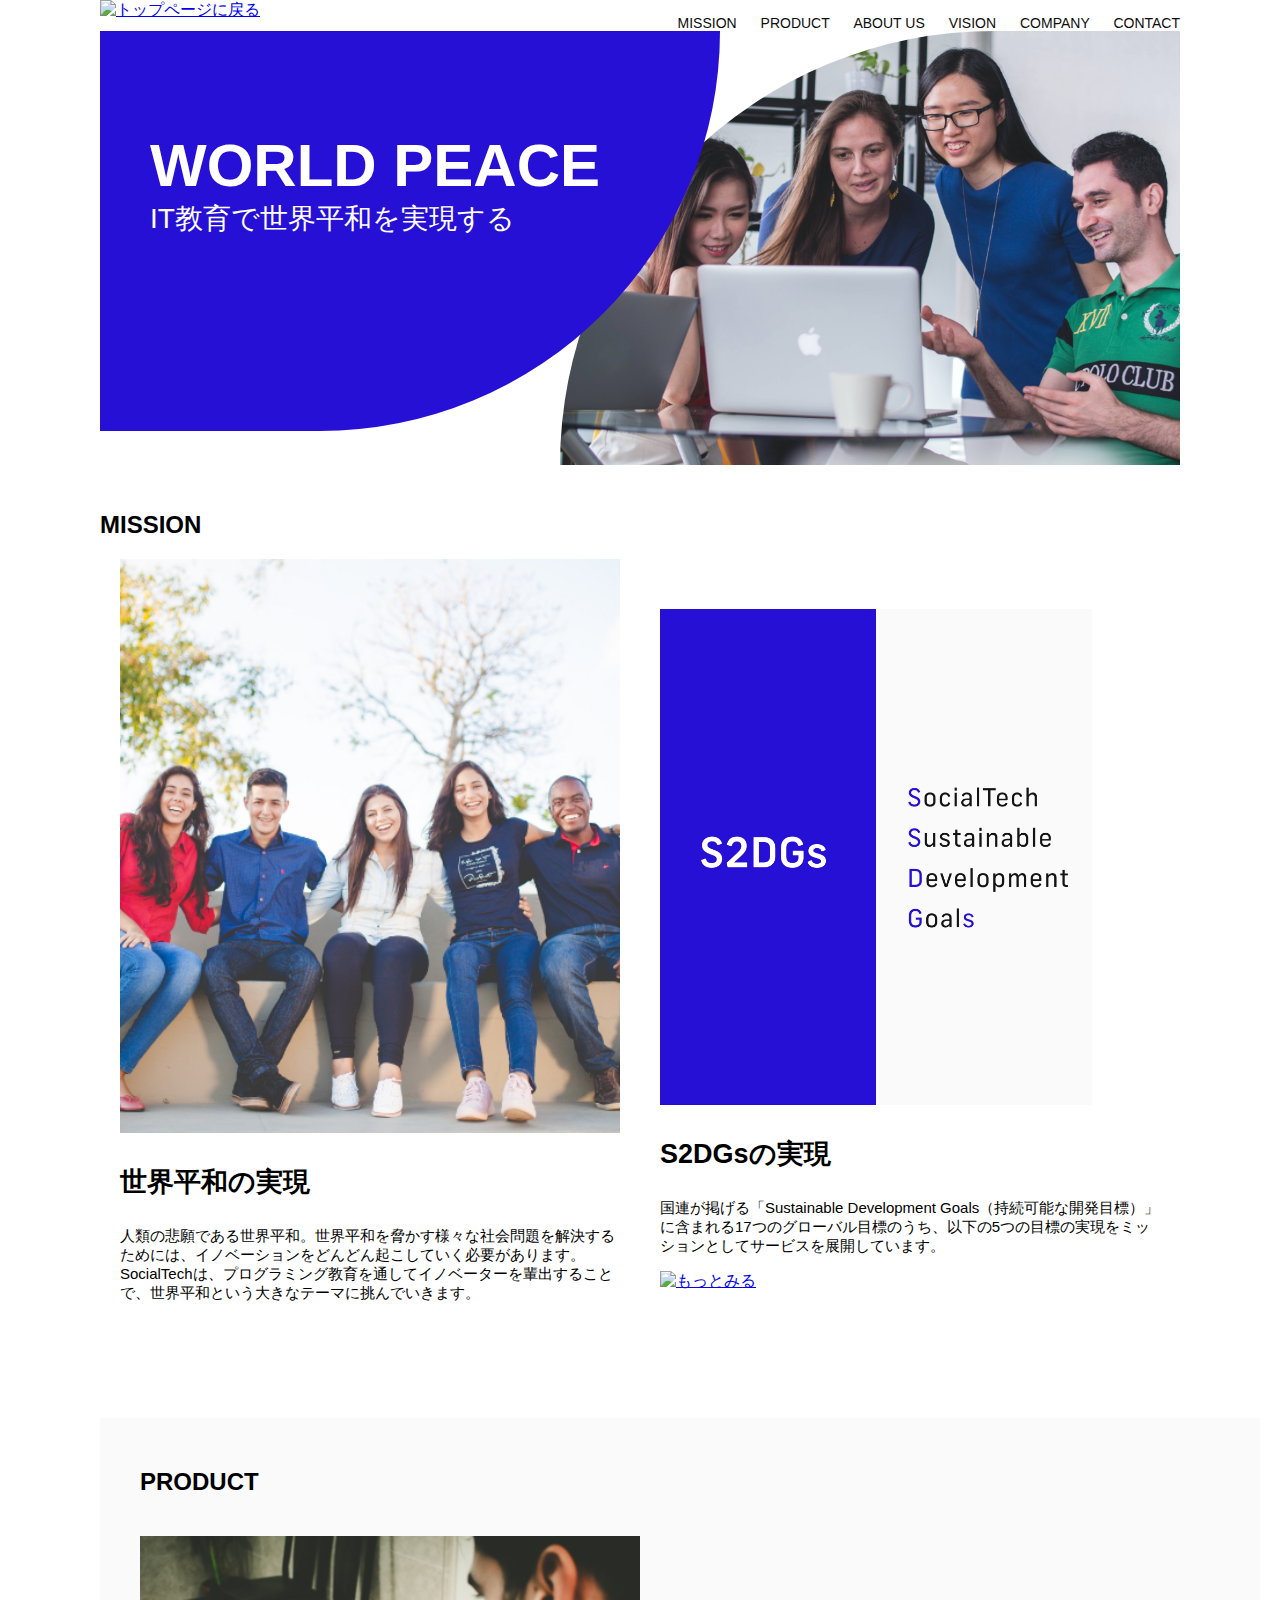
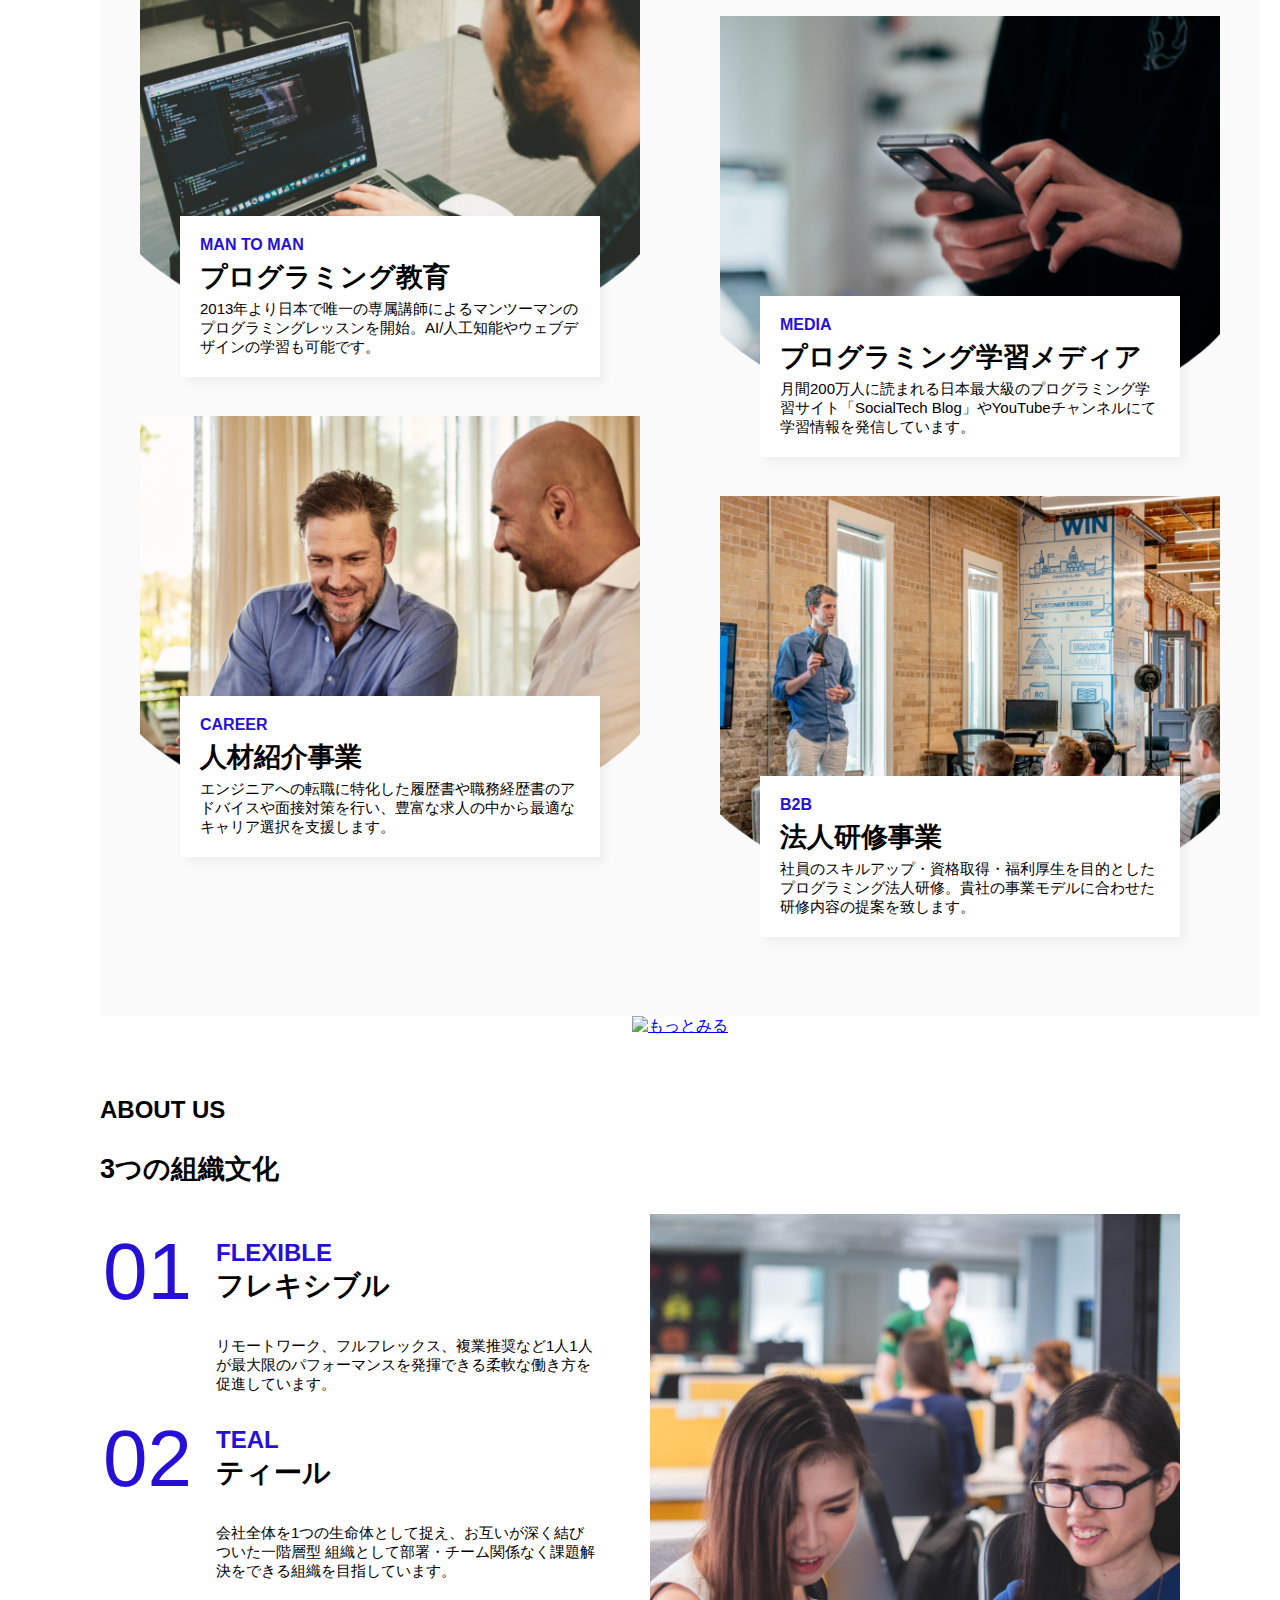
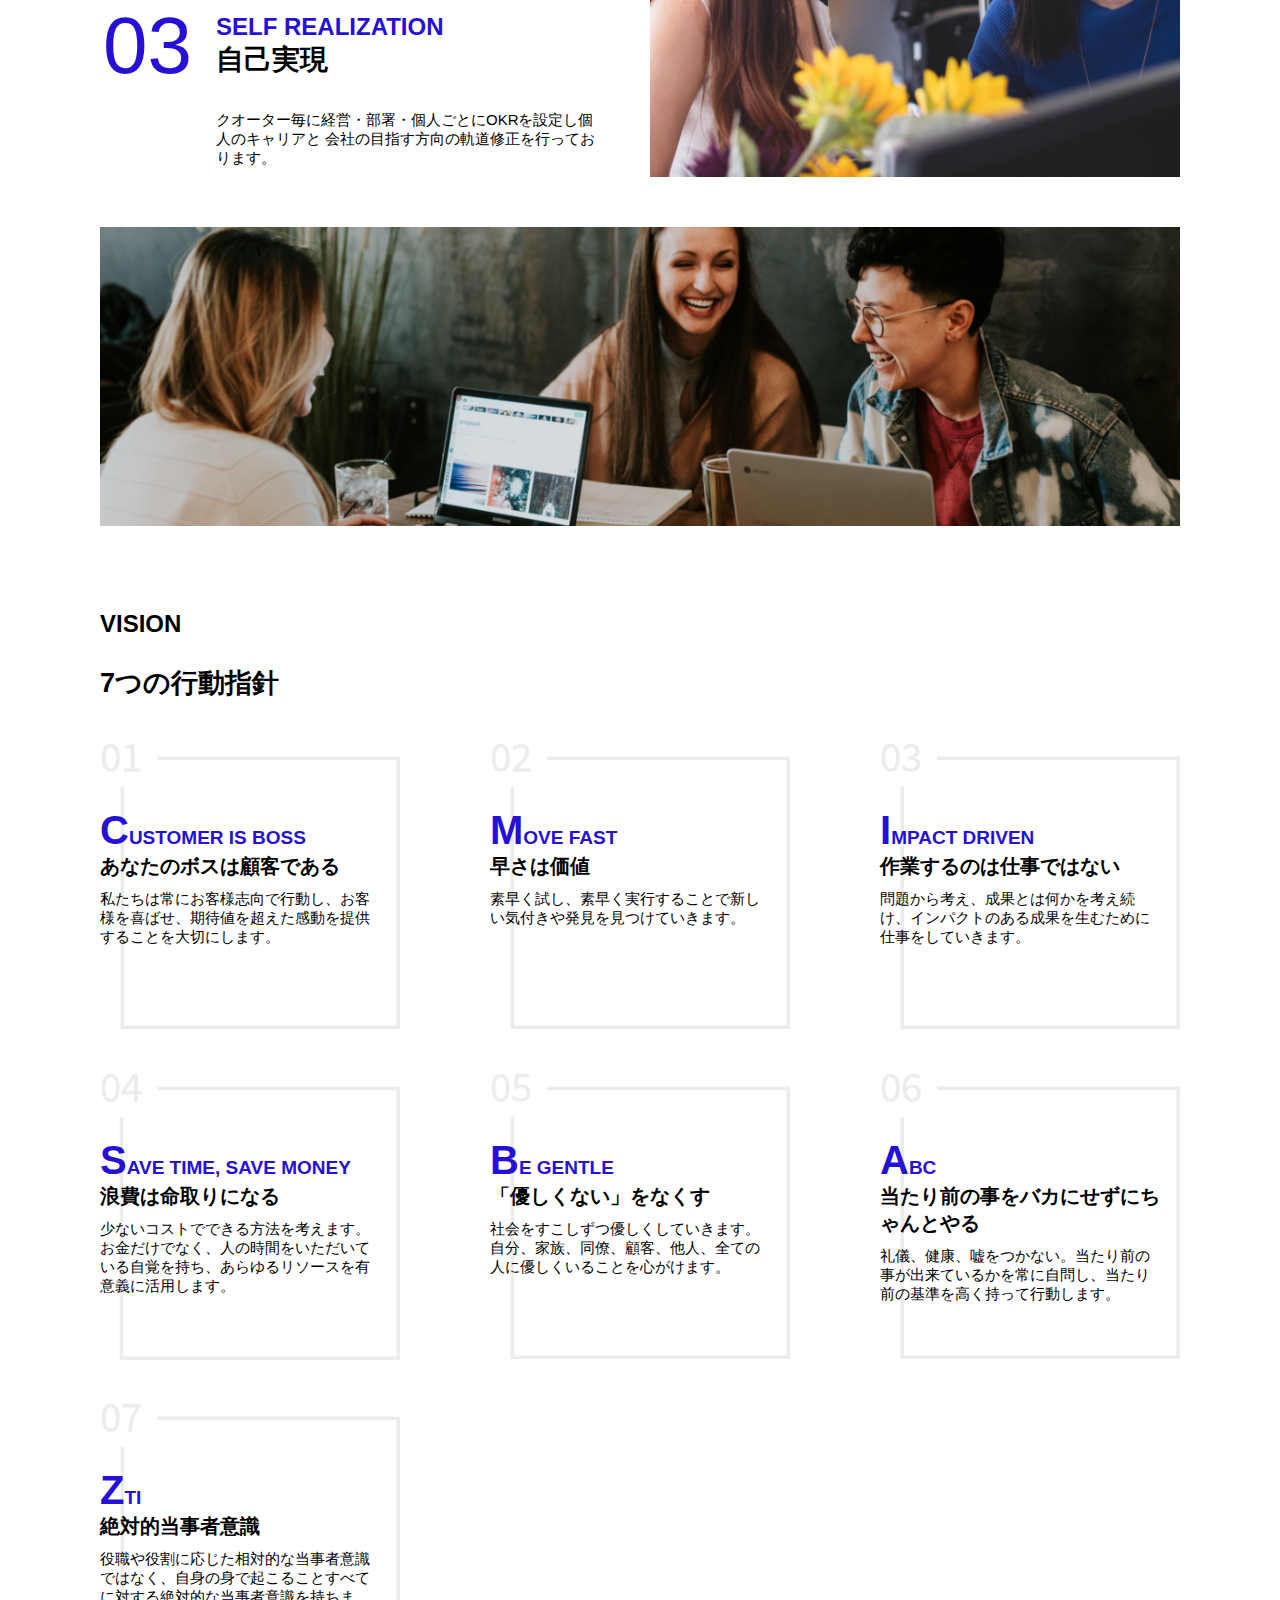
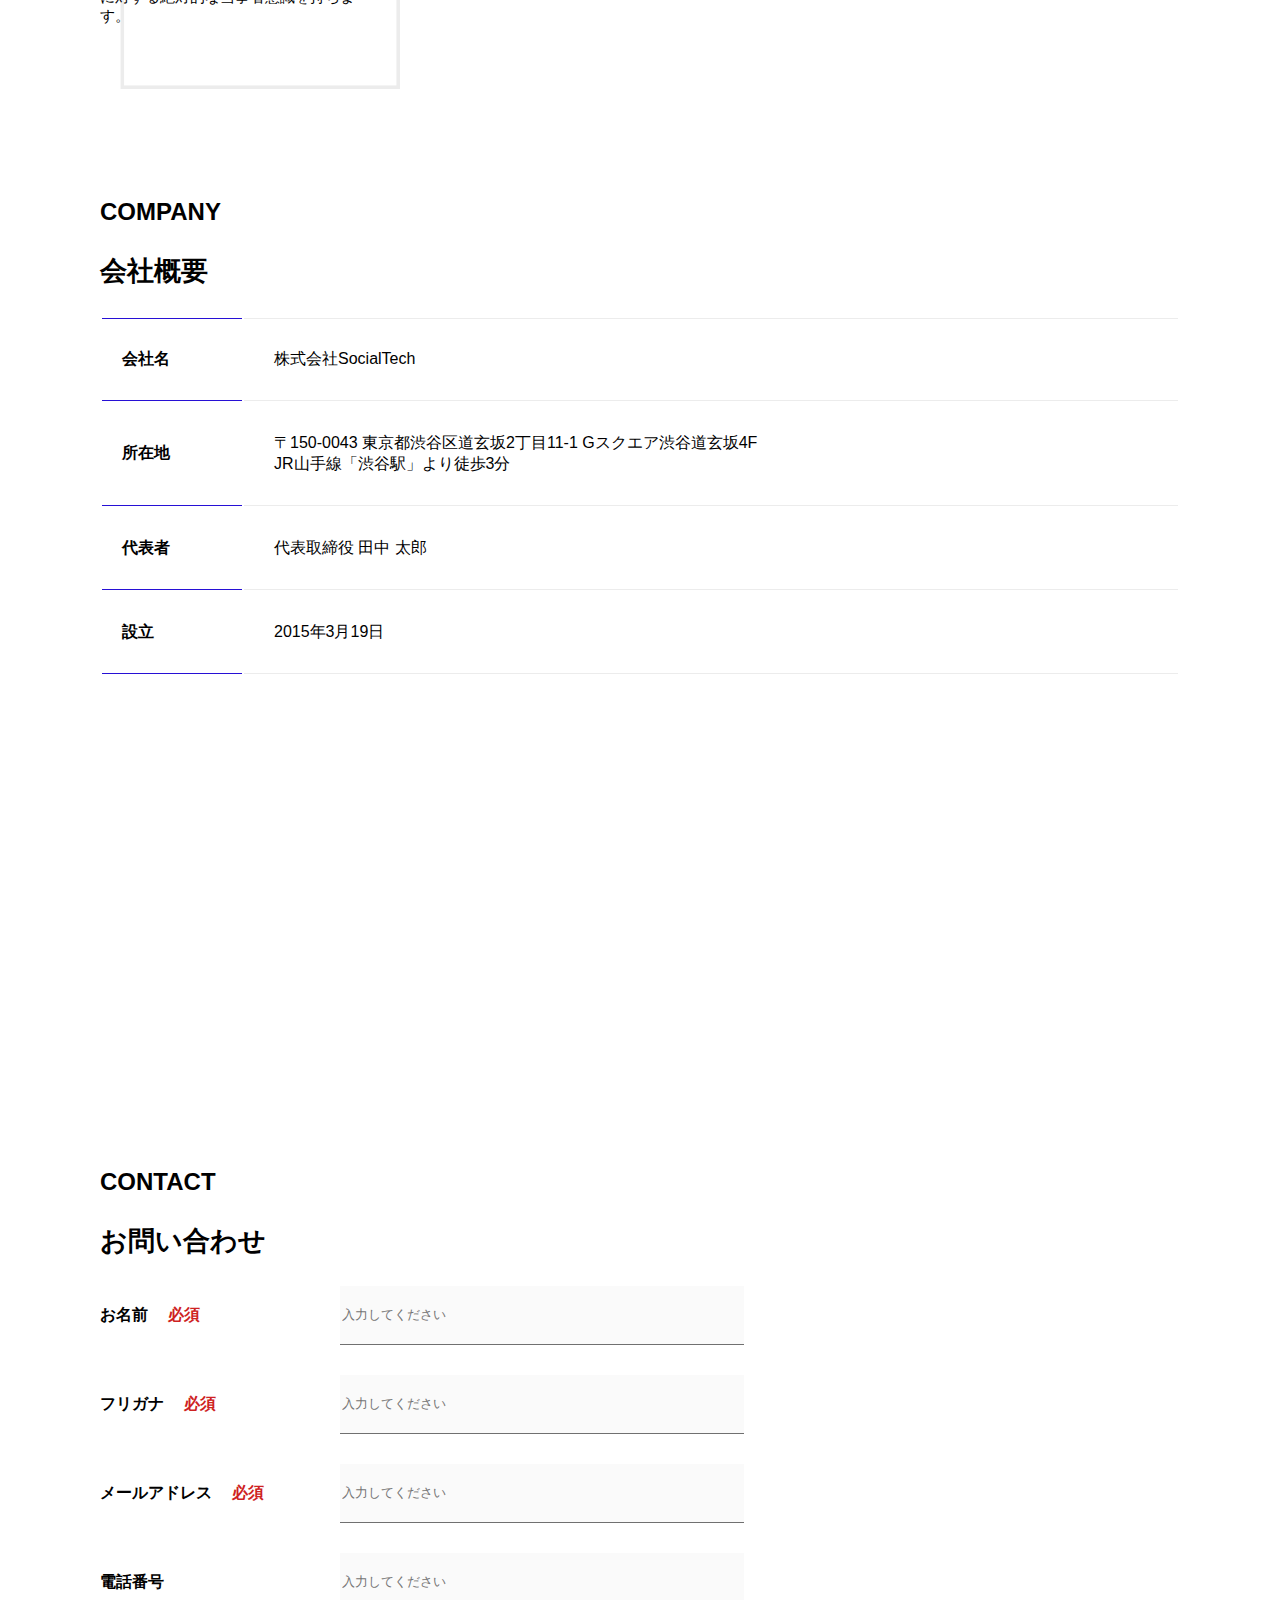
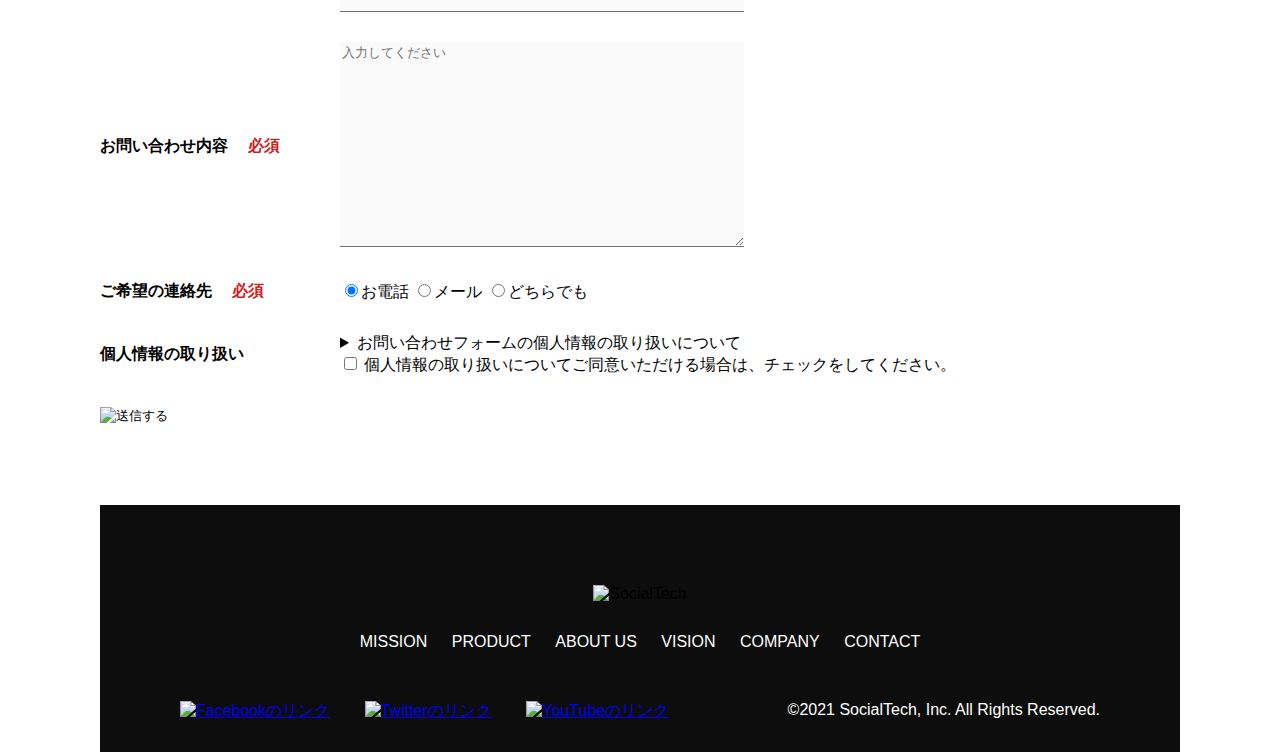
==== commit 7e767e48: "stylesheet.css場所移動に伴う修正" ====
--- a/index.html
+++ b/index.html
@@ -5,7 +5,7 @@
     <meta charset="UTF-8">
     <meta name="description" content="テスト的にホームページっぽいものを作りました。">
     <meta name="viewport" content="width=device-width, initial-scale=1.0">
-    <link rel="stylesheet" href="assets/stylesheet.css">
+    <link rel="stylesheet" href="assets/css/stylesheet.css">
     <script src="https://ajax.googleapis.com/ajax/libs/jquery/3.5.1/jquery.min.js"></script>
     <script type='text/javascript' src='assets/js/custom.js' defer></script>
   </head>
--- a/assets/css/stylesheet.css
+++ b/assets/css/stylesheet.css
@@ -0,0 +1,1289 @@
+/* PC、スマホ共通スタイル */
+body {
+  font-family: "Source Sans Pro", "Hiragino Kaku Gothic ProN", Meiryo, Arial, sans-serif;
+}
+
+p {
+  font-size: 15px;
+}
+
+/*================
+ PC用のスタイル 
+=================*/
+@media screen and (min-width: 768px) {
+  /* 横幅設定 */
+  body {
+    max-width: 1080px;
+    min-width: 960px;
+    margin: 0 auto 0 auto;
+  }
+  
+  /* ヘッダー */
+  header {
+    display: flex;
+    justify-content: space-between;
+  }
+
+  /* ナビゲーションのレイアウト */
+  #nav-pc {
+    text-align: right;
+    font-size: 14px;
+    padding-top: 15px;
+  }
+  
+  /* ナビゲーションのリンクの装飾設定 */
+  #nav-pc > a {
+    text-decoration: none;
+    margin-left: 20px;
+  }
+  #nav-pc > a:link {
+    color: #0d0d0d;
+  }
+  #nav-pc > a:visited {
+    color: #0d0d0d;
+  }
+  #nav-pc > a:hover {
+    color: #0d0d0d;
+    text-decoration: underline;
+  }
+  #nav-pc > a:active {
+    color: #0d0d0d;
+  }
+
+  /* スマホ用ナビを非表示 */
+  #nav-sp,
+  #menu-sp {
+    display: none;
+  }
+
+  /* メインビジュアル*/
+  #main-visual {
+    position: relative;
+    height: 400px;
+  }
+  #main-message {
+    position: absolute;
+    top: 0;
+    left: 0;
+    background-color: #2710d5;
+    color: #ffffff;
+    border-radius: 0 0 476px 0;
+    max-width: 620px;
+    height: 100%;
+    width: 100%;
+    z-index: 11;
+  }
+  #main-message > h1 {
+    font-size: 60px;
+    font-weight: bold;
+    margin: 100px 0 0 50px;
+  }
+  #main-message > p { 
+    font-size: 28px;
+    margin: 0 0 0 50px;
+  }
+  #main-visual > img {
+    max-width: 620px;
+    border-radius: 476px 0 0 0;
+    position: absolute;
+    top: 0;
+    right: 0;
+    z-index: 10;
+  }
+
+  /* 見出し */
+  h2 {
+    margin: 40px 0 0 0;
+  }
+  
+  h2::after {
+    content: url("images/line.png");
+    margin-left: 10px;
+  }
+  
+  h3 {
+    font-size: 27px;
+  }
+
+  /* ミッション */
+  #mission {
+    margin: 80px auto 80px auto;
+    width: 100%;
+  }
+  
+  #mission-flex {
+    width: 100%;
+    display: flex;
+  }
+
+  #mission-flex > div {
+    width: 50%;
+    margin: 20px;
+  }
+  
+  #mission-photo {
+    width: 100%;
+  }
+  
+  #s2dgs {
+    margin-top: 50px;
+  }
+
+  /* プロダクト */
+  #product {
+    background-color: #fafafa;
+    width: 100%;
+    margin: 80px 0 80px 0;
+    padding: 10px 40px 0px 40px;
+  }
+  
+  /* 外枠 */
+  #product > div {
+    margin-top: 40px;
+    display: flex;
+  }
+  
+  /* 左のカラム */
+  #product-left {
+    width: 50%;
+    margin-right: 20px;
+  }
+  
+  /* 右のカラム */
+  #product-right {
+    width: 50%;
+    margin-left: 20px;
+    margin-top: 80px;
+  }
+  
+  /* 画像＋説明の枠 */
+  #product-left > div {
+    position: relative;
+    height: 480px;
+    margin-right: 20px;
+  }
+  #product-right > div {
+    position: relative;
+    height: 480px;
+    margin-left: 20px;
+  }
+
+  /* 画像 */
+  .product-photo {
+    width: 100%;
+  }
+
+  /* 説明文の枠 */
+  .product-explain {
+    background-color: #ffffff;
+    position: absolute;
+    left: 0;
+    top: 280px;
+    margin: 0 40px 0 40px;
+    padding: 20px;
+    box-shadow: 5px 5px 10px rgba(0, 0, 0, 0.05);
+  }
+  
+  /* 説明文の英語 */
+  .product-explain > span {
+    color: #2710d5;
+    font-weight: bold;
+    font-size: 16px;
+    margin: 0;
+  }
+  
+  /* 説明文の見出し */
+  .product-explain > h3 {
+    margin: 5px 0 5px 0;
+  }
+  
+  /* 説明文 */
+  .product-explain > p {
+    margin: 0;
+  }
+  
+  /* 「もっとみる」ボタン */
+  #product-more {
+    margin: 0 auto -42px auto;
+  }
+
+  /* ABOUT US */
+  #aboutus {
+    margin: 80px auto 80px auto;
+  }
+  
+  /* 3つの組織文化と画像を入れる枠 */
+  #aboutus > div {
+    display: flex;
+  }
+
+  /* 画像 */
+  .culture-img {
+    width: 100%;
+    align-self: flex-start;
+  }
+  
+  .culture-img2 {
+    margin-top: 50px;
+    width: 100%;
+  }
+
+  /* 3つの組織文化の表 */
+  .culture-table {
+    max-width: 500px;
+    margin-right: 50px;
+  }
+
+  /* 番号 */
+  .culture-num {
+    font-size: 80px;
+    color: #2710d5;
+    margin: 0 20px 0 0;
+  }
+  
+  /* 組織文化英語 */
+  .culture-en {
+    color: #2710d5;
+    font-weight: bold;
+    font-size: 24px;
+    display: block;
+  }
+  
+  /* 組織文化日本語 */
+  .culture-jp {
+    font-size: 28px;
+    font-weight: bold;
+  }
+  
+  /* 説明文 */
+  .culture-description {
+    margin: 0;
+  }
+
+  /* ビジョン */
+  #vision {
+    margin: 80px auto 80px auto;
+  }
+  
+  /* セクション内の外枠 */
+  #vision > div {
+    width: 100%;
+    display: flex;
+    justify-content: space-between;
+    flex-wrap: wrap;
+  }
+  
+  /* 7つの行動指針の枠 */
+  .vision-box {
+    width: 300px;
+    height: 300px;
+    margin-bottom: 30px;
+    position: relative;
+  }
+
+  .vision-box > img {
+    width: 100%;
+    height: auto;
+    position: absolute;
+    top: 0;
+    left: 0;
+    z-index: 30;
+  }
+  
+  .vision-box > span {
+    position: absolute;
+    top: 0;
+    left: 0;
+    z-index: 31;
+    margin-right: 20px;
+  }
+  
+  .vision-box > span > h4 {
+    color: #2710d5;
+    font-size: 19px;
+    margin: 80px 0 0 0;
+  }
+  
+  .vision-box > span > h4::first-letter {
+    font-size: 40px;
+  }
+  
+  .vision-box > span > h5 {
+    font-size: 20px;
+    margin: 0 0 0 0;
+  }
+  
+  .vision-box > span > p {
+    margin: 10px 0 0 0;
+  }
+
+  /* 会社概要 */
+  #company {
+    margin: 80px auto 80px auto;
+  }
+
+  #company-table {
+    width: 100%;
+  }
+ 
+  .tableheader {
+    text-align: left;
+    padding: 20px;
+    border-bottom-color: #2710d5;
+    border-bottom-width: 1px;
+    border-bottom-style: solid;
+    width: 100px;
+  }
+ 
+  .tableheader-first {
+    text-align: left;
+    padding: 20px;
+    border-bottom-color: #2710d5;
+    border-bottom-width: 1px;
+    border-bottom-style: solid;
+    border-top-color: #2710d5;
+    border-top-width: 1px;
+    border-top-style: solid;
+    width: 100px;
+  }
+ 
+  .cell {
+    padding: 30px;
+    border-bottom-color: #ececec;
+    border-bottom-width: 1px;
+    border-bottom-style: solid;
+  }
+ 
+  .cell-first {
+    padding: 30px;
+    border-bottom-color: #ececec;
+    border-bottom-width: 1px;
+    border-bottom-style: solid;
+    border-top-color: #ececec;
+    border-top-width: 1px;
+    border-top-style: solid;
+  }
+
+  #company > iframe {
+    width: 100%;
+    height: 368px;
+    margin-top: 40px;
+  }
+
+  /* お問い合わせ */
+  #contact {
+    margin: 80px auto 80px auto;
+  }
+  
+  /* 外枠 */
+  #contact > form > div {
+    display: flex;
+    flex-direction: row;
+    flex-wrap: wrap;
+    padding-bottom: 30px;
+  }
+
+  /* 左列の見出し */
+  .contact-heading {
+    width: 240px;
+    align-self: center;
+  }
+  /* 見出しのラベル */
+  .contact-label {
+    font-weight: bold;
+  }
+  /* 必須 */
+  .contact-span {
+    color: #ce2222;
+    margin: 0 0 0 20px;
+    font-weight: bold;
+  }
+
+  /* テキストボックス */
+  .contact-textbox {
+    border-top: 0;
+    border-left: 0;
+    border-right: 0;
+    border-bottom-width: 1px;
+    border-bottom-color: #707070;
+    border-bottom-style: solid;
+    background-color: #fafafa;
+    width: 400px;
+    height: 56px;
+  }
+  /* お問い合わせ内容のテキストエリア */
+  .contact-textarea {
+    border-top: 0;
+    border-left: 0;
+    border-right: 0;
+    border-bottom-width: 1px;
+    border-bottom-color: #707070;
+    border-bottom-style: solid;
+    background-color: #fafafa;
+    width: 400px;
+    height: 200px;
+  }
+
+  /* 個人情報の取り扱い */
+  details {
+    width: 700px;
+  }
+  details > div {
+    background-color: #fafafa;
+    padding: 20px;
+  } 
+  details > div > span {
+    font-weight: bold;
+  }
+
+  /* フッター */
+  footer {
+    background-color: #0d0d0d;
+    text-align: center;
+    padding: 80px 80px 30px 80px;
+  }
+  
+  #footer-logo {
+    margin-bottom: 30px;
+  }
+
+  #footer-link {
+    margin-bottom: 50px;
+  }
+  #footer-link > a {
+    text-decoration: none;
+    margin: 10px;
+  }
+  #footer-link > a:link {
+    color: #ffffff;
+  }
+  #footer-link > a:visited {
+    color: #ffffff;
+  }
+  #footer-link > a:hover {
+    color: #ffffff;
+    text-decoration: underline;
+  }
+  #footer-link > a:active {
+    color: #ffffff;
+  }
+
+  #sns-footer {
+    text-align: left;
+    width: 100%;
+  }
+ 
+  #sns-footer > a {
+    margin-right: 30px;
+  }
+  
+  #copyright {
+    color: #ffffff;
+    float: right;
+  }
+
+  /* mission.html用スタイル */
+  /* ミッションのメインビジュアル */
+  #mission-main {
+    height: 496px;
+    width: 100%;
+    background-image: url("images/mission/mission-main.png");
+    background-repeat: no-repeat;
+    background-position-y: center;
+  }
+
+  #mission-title {
+    background-color: #2710d5;
+    width: 368px;
+    color: #ffffff;
+    height: 496px;
+    border-radius: 0 248px 248px 0;
+    position: relative;
+  }
+
+  #mission-title > h1 {
+    position: absolute;
+    top: 0;
+    left: 100px;
+    font-size: 80px;
+  }
+
+  #mission-title > span {
+    position: absolute;
+    top: 200px;
+    left: 100px;
+    font-size: 26px;
+  }
+
+  #mission-title > div {
+    position: absolute;
+    top: 350px;
+    left: 100px;
+    font-size: 16px;
+  }
+
+  #mission-s2dgs {
+    width: 100%;
+    margin: 20px;
+  }
+
+  .mission-h2 {
+    color: #2710d5;
+    font-size: 40px;
+  }
+
+  .mission-h2::after {
+    content: none;
+  }
+
+  #mission-5goals {
+    margin: 20px;
+    display: flex;
+  }
+
+  #mission-5goals > div {
+    flex-grow: 1;
+    padding: 20px;
+  }
+
+  #mission-5goals > div > div {
+    margin-bottom: 40px;
+  }
+
+  .fivegoals-image-right {
+    float: right;
+    margin: 20px;
+  }
+
+  .fivegoals-image-left {
+    float: left;
+    margin: 20px;
+  }
+
+  .fivegoals-number {
+    color: #2710d5;
+    font-size: 48px;
+    margin: 0;
+  }
+
+  .fivegoals-h3 {
+    font-size: 28px;
+    margin: 0;
+  }
+
+  .fivegoals-p {
+    margin: 0;
+  }
+
+  /* プロダクトページ */
+  #product-main {
+    height: 496px;
+    width: 100%;
+    background-image: url("images/product/product-main.png");
+    background-repeat: no-repeat;
+    background-position-y: center;
+  }
+
+  #product-title {
+    background-color: #2710d5;
+    width: 368px;
+    color: #ffffff;
+    height: 496px;
+    border-radius: 0 248px 248px 0;
+    position: relative;
+  }
+  #product-title > h1 {
+    position: absolute;
+    top: 0;
+    left: 100px;
+    font-size: 80px;
+  }
+
+  #product-title > span {
+    position: absolute;
+    top: 200px;
+    left: 100px;
+    font-size: 26px;
+  }
+
+  #product-title > div {
+    position: absolute;
+    top: 350px;
+    left: 100px;
+    font-size: 16px;
+  }
+
+  /* セクション1 */
+  .product-section1 {
+    position: relative;
+    margin: 20px;
+    height: 340px;
+  }
+
+  .product-section1 > img {
+    position: absolute;
+    top: 0;
+    left: 0;
+    width: 450px;
+    margin: 0 40px 30px 0;
+    border-radius: 0 432px 0 0;
+  }
+
+  .product-section1 > div {
+    position: absolute;
+    top: 0;
+    left: 480px;
+  }
+
+  /* セクション2 */
+  .product-section2 {
+    position: relative;
+    margin: 20px;
+    height: 340px;
+  }
+
+  .product-section2 > img {
+    position: absolute;
+    top: 0;
+    right: 0;
+    width: 450px;
+    margin: 0 0 30px 40px;
+    border-radius: 432px 0 0 0;
+  }
+
+  .product-section2 > div {
+    width: 500px;
+    position: absolute;
+    top: 0;
+    left: 0;
+  }
+
+  .product-h2 {
+    color: #2710d5;
+    font-size: 24px;
+    margin: 0;
+  }
+
+  .product-h3 {
+    font-size: 28px;
+    margin: 0;
+  }
+}
+
+/*====================
+スマートフォン用のスタイル
+=====================*/
+@media screen and (max-width: 767px) {
+  body {
+    min-width: 375px;
+    margin: 0;
+  }
+
+  /* PC用ナビゲーション非表示 */
+  #nav-pc {
+    display: none;
+  }
+
+  /* ハンバーガーメニュー */
+  #menu-sp {
+    float: right;
+    padding: 0;
+  }
+
+  /* スマホ用ナビゲーションの表示切替 */
+  /* 初期状態、レイアウトと非表示設定 */
+  #nav-sp {
+    background-color: #2710d5;
+    position: absolute;
+    left: 0;
+    top: 0;
+    height: 100%;
+    width: 100%;
+    display: none;
+    z-index: 100;
+  }
+
+  /* ×ボタン */
+  #close {
+    position: absolute;
+    top: 20px;
+    right: 20px;
+  }
+
+  /* ナビゲーションメニュー用ロゴ */
+  #logo-sp {
+    margin: 80px 0 30px 20px;
+  }
+
+  /* ナビゲーションのリンクの装飾設定 */
+  #nav-sp > a {
+    display: block;
+  }
+  #nav-sp > a:link {
+    color: #ffffff;
+  }
+  #nav-sp > a:visited {
+    color: #ffffff;
+  }
+  #nav-sp > a:hover {
+    color: #ffffff;
+    text-decoration: underline;
+  }
+  #nav-sp > a:active {
+    color: #ffffff;
+  }
+  #nav-sp > .menu {
+    text-decoration: none;
+    display: block;
+    margin: 0 20px 0 20px;
+    height: 44px;
+    font-size: 16px;
+    background-image: url("images/arrow.png");
+    background-repeat: no-repeat;
+    background-position: right top;
+  }
+
+  #sns {
+    position: absolute;
+    bottom: 20px;
+    left: 20px;
+  }
+  #sns > a {
+    margin-right: 30px;
+  }
+
+  /* メインビジュアル */
+  #main-visual {
+    position: relative;
+    height: 470px;
+    width: 100%;
+    overflow: hidden;
+  }
+  #main-visual > div {
+    position: absolute;
+    top: 0;
+    left: 0;
+    background-color: #2710d5;
+    color: white;
+    border-radius: 0 0 476px 0;
+    text-align: center;
+    height: 280px;
+    width: 100%;
+    z-index: 11;
+  }
+  #main-visual > div > h1 {
+    font-size: 28px;
+    margin: 90px 0 0 0;
+  }
+
+  #main-visual > div > p {
+    margin: 0;
+  }
+
+  #main-visual > img {
+    width: 100%;
+    border-radius: 476px 0 0 0;
+    z-index: 10;
+    position: absolute;
+    bottom: 0;
+    right: 0;
+  }
+
+  /* 見出し */
+  h2::after {
+    content: url("images/line.png");
+    margin-left: 10px;
+  }
+
+  h3 {
+    font-size: 24px;
+    margin: 10px 0 0 0;
+  }
+
+  /* ミッション */
+  #mission {
+    margin: 20px;
+  }
+
+  #mission-photo {
+    width: 100%;
+  }
+
+  #s2dgs {
+    width: 100%;
+  }
+
+  /* プロダクト */
+  #product {
+    background-color: #fafafa;
+    padding-top: 10px;
+  }
+
+  #product h2 {
+    margin-left: 20px;
+  }
+  /* 外枠 */
+  /* 左右のカラム　スマホでは縦並び */
+  #product-left,
+  #product-right {
+    margin-right: 20px;
+    margin-left: 20px;
+  }
+
+  /* 画像＋説明の枠 */
+  #product-left > div,
+  #product-right > div {
+    position: relative;
+    height: 540px;
+  }
+
+  /* 説明文の枠 */
+  .product-explain {
+    background-color: #ffffff;
+    position: absolute;
+    left: 0;
+    bottom: 50px;
+    padding: 20px;
+    box-shadow: 5px 5px 10px rgba(0, 0, 0, 0.05);
+  }
+
+  .product-explain > span {
+    color: #2710d5;
+    font-weight: bold;
+    font-size: 16px;
+    margin: 0px;
+  }
+
+  .product-explain > h3 {
+    margin: 10px 0 10px 0;
+  }
+
+  /* 画像 */
+  .product-photo {
+    width: 100%;
+  }
+
+  #product-more > img {
+    margin: 0 0 -42px 20px;
+  }
+
+  /* ABOUT US */
+  #aboutus {
+    margin: 80px 20px 80px 20px;
+  }
+
+  #aboutus > div {
+    display: flex;
+    flex-direction: column;
+  }
+
+  .culture-table {
+    width: 100%;
+    padding-right: 20px;
+    order: 2;
+  }
+  .culture-img {
+    width: 100%;
+    order: 1;
+  }
+
+  .culture-img2 {
+    width: 100%;
+  }
+
+  .culture-num {
+    font-size: 80px;
+    color: #2710d5;
+  }
+
+  .culture-en {
+    color: #2710d5;
+    font-weight: bold;
+    font-size: 24px;
+    display: block;
+  }
+
+  .culture-jp {
+    display: block;
+  }
+
+  .culture-description {
+    margin: 0;
+  }
+
+  /* ビジョン */
+  #vision {
+    margin: 80px 20px 80px 20px;
+  }
+
+  .vision-box {
+    width: 300px;
+    height: 300px;
+    margin-bottom: 30px;
+    position: relative;
+  }
+
+  .vision-box > img {
+    width: 100%;
+    height: auto;
+    position: absolute;
+    top: 0;
+    left: 0;
+    z-index: 30;
+  }
+
+  .vision-box > span {
+    position: absolute;
+    top: 0;
+    left: 0;
+    z-index: 31;
+    margin-right: 20px;
+  }
+
+  .vision-box > span > h4 {
+    color: #2710d5;
+    font-size: 19px;
+    margin: 60px 0 0 0;
+  }
+
+  .vision-box > span > h5 {
+    font-size: 20px;
+    margin: 0 0 0 0;
+  }
+  .vision-box > span > p {
+    margin: 10px 0 0 0;
+  }
+
+  /* 会社概要 */
+  #company {
+    margin: 0 20px 0 20px;
+  }
+
+  #company > h3 {
+    margin-bottom: 20px;
+  }
+
+  #company > table {
+    width: 100%;
+  }
+
+  .tableheader-first {
+    text-align: left;
+    padding: 20px;
+    border-bottom-color: #2710d5;
+    border-bottom-width: 1px;
+    border-bottom-style: solid;
+    border-top-color: #2710d5;
+    border-top-width: 1px;
+    border-top-style: solid;
+    width: 50px;
+  }
+  .tableheader {
+    text-align: left;
+    padding: 20px;
+    border-bottom-color: #2710d5;
+    border-bottom-width: 1px;
+    border-bottom-style: solid;
+    width: 50px;
+  }
+
+  .cell {
+    padding: 20px;
+    border-bottom-color: #ececec;
+    border-bottom-width: 1px;
+    border-bottom-style: solid;
+  }
+  .cell-first {
+    padding: 20px;
+    border-bottom-color: #ececec;
+    border-bottom-width: 1px;
+    border-bottom-style: solid;
+    border-top-color: #ececec;
+    border-top-width: 1px;
+    border-top-style: solid;
+  }
+
+  #company > iframe {
+    width: 100%;
+    height: 240px;
+    margin: 40px 0 0 0;
+  }
+
+  /* お問い合わせ */
+  #contact {
+    margin: 80px 20px 80px 20px;
+  }
+
+  #contact > h3 {
+    margin-bottom: 20px;
+  }
+
+  #contact > form > div {
+    margin-bottom: 20px;
+  }
+
+  .contact-heading {
+    margin-bottom: 20px;
+  }
+
+  /* ラベル */
+  .contact-label {
+    font-weight: bold;
+  }
+
+  /* 必須 */
+  .contact-span {
+    color: #ce2222;
+    margin: 0 0 0 20px;
+    font-weight: bold;
+  }
+
+  .contact-textbox {
+    height: 56px;
+    border-top: 0;
+    border-left: 0;
+    border-right: 0;
+    background-color: #fafafa;
+    border-bottom-color: #707070;
+    border-bottom-width: 1px;
+    border-style: solid;
+    min-width: 300px;
+    width: 100%;
+  }
+
+  .contact-textarea {
+    height: 150px;
+    border-top: 0;
+    border-left: 0;
+    border-right: 0;
+    background-color: #fafafa;
+    width: 100%;
+  }
+
+  .radiobutton {
+    margin-bottom: 20px;
+  }
+
+  .radiobutton + label::after {
+    content: "\A";
+    white-space: pre;
+  }
+
+  /* フッター */
+  footer {
+    background-color: #0d0d0d;
+    padding: 30px 20px 50px 20px;
+  }
+
+  #footer-logo {
+    margin-bottom: 30px;
+  }
+
+  #footer-link {
+    margin-bottom: 50px;
+  }
+  #footer-link > a {
+    text-decoration: none;
+    margin: 0 20px 30px 0;
+    display: block;
+    background-image: url("images/arrow.png");
+    background-repeat: no-repeat;
+    background-position: right top;
+  }
+  #footer-link > a:link {
+    color: #ffffff;
+  }
+  #footer-link > a:visited {
+    color: #ffffff;
+  }
+  #footer-link > a:hover {
+    color: #ffffff;
+    text-decoration: underline;
+  }
+  #footer-link > a:active {
+    color: #ffffff;
+  }
+
+  #sns-footer {
+    display: block;
+    width: 100%;
+  }
+
+  #sns-footer > a {
+    margin-right: 30px;
+  }
+
+  #copyright {
+    font-size: 12px;
+    display: block;
+    margin-top: 30px;
+    color: #ffffff;
+  }
+
+  /* mission.html用スタイル */
+  /* ミッションのメインビジュアル */
+  #mission-main {
+    height: 256px;
+    width: 100%;
+    background-image: url("images/mission/mission-main.png");
+    background-repeat: no-repeat;
+    background-position-y: center;
+    background-size: auto 208px;
+  }
+
+  #mission-title {
+    background-color: #2710d5;
+    width: 136px;
+    color: #ffffff;
+    height: 256px;
+    border-radius: 0 248px 248px 0;
+    position: relative;
+  }
+  #mission-title > h1 {
+    position: absolute;
+    top: 0;
+    left: 20px;
+    font-size: 40px;
+  }
+
+  #mission-title > span {
+    position: absolute;
+    top: 110px;
+    left: 20px;
+    font-size: 18px;
+  }
+
+  #mission-title > div {
+    position: absolute;
+    top: 180px;
+    left: 20px;
+    font-size: 13px;
+  }
+
+  /* ミッションページ　S2DGSの設定 */
+  #mission-s2dgs {
+    margin: 20px;
+  }
+
+  .mission-h2 {
+    color: #2710d5;
+    font-size: 38px;
+    margin: 0px;
+  }
+
+  .mission-h2::after {
+    content: none;
+  }
+
+  #mission-s2dgs > img {
+    width: 100%;
+  }
+
+  /* ミッションページ　5Goalsの設定 */
+  #mission-5goals {
+    margin: 20px;
+  }
+
+  #mission-5goals > div > div {
+    margin-bottom: 40px;
+  }
+
+  #s2dgs-image {
+    width: 100%;
+  }
+  .fivegoals-image-right {
+    margin: 20px auto 20px auto;
+    display: block;
+  }
+
+  .fivegoals-image-left {
+    margin: 20px auto 20px auto;
+    display: block;
+  }
+
+  .fivegoals-number {
+    color: #2710d5;
+    font-size: 48px;
+    margin: 0;
+  }
+
+  .fivegoals-h3 {
+    font-size: 28px;
+    margin: 0;
+  }
+  .fivegoals-p {
+    margin: 0;
+  }
+
+  /* プロダクトページ */
+  #product-main {
+    height: 256px;
+    width: 100%;
+    background-image: url("images/product/product-main.png");
+    background-repeat: no-repeat;
+    background-position-y: center;
+    background-size: auto 208px;
+  }
+  #product-title {
+    background-color: #2710d5;
+    width: 136px;
+    color: #ffffff;
+    height: 256px;
+    border-radius: 0 248px 248px 0;
+    position: relative;
+  }
+  #product-title > h1 {
+    position: absolute;
+    top: 0;
+    left: 20px;
+    font-size: 40px;
+  }
+  #product-title > span {
+    position: absolute;
+    top: 110px;
+    left: 20px;
+    font-size: 18px;
+  }
+  #product-title > div {
+    position: absolute;
+    top: 180px;
+    left: 20px;
+    font-size: 13px;
+  }
+
+  .product-section1 {
+    margin: 20px;
+  }
+
+  .product-section1 > img {
+    width: 100%;
+    border-radius: 0 300px 0 0;
+  }
+  
+  .product-section2 {
+    margin: 20px;
+    display: flex;
+    flex-direction: column;
+  }
+
+  .product-section2 > img {
+    order: 1;
+    width: 100%;
+    border-radius: 300px 0 0 0;
+  }
+
+  .product-section2 > div {
+    order: 2;
+  }
+
+  .product-h2 {
+    color: #2710d5;
+    font-size: 24px;
+    margin: 0;
+  }
+
+  .product-h3 {
+    font-size: 28px;
+    margin: 0;
+  }
+}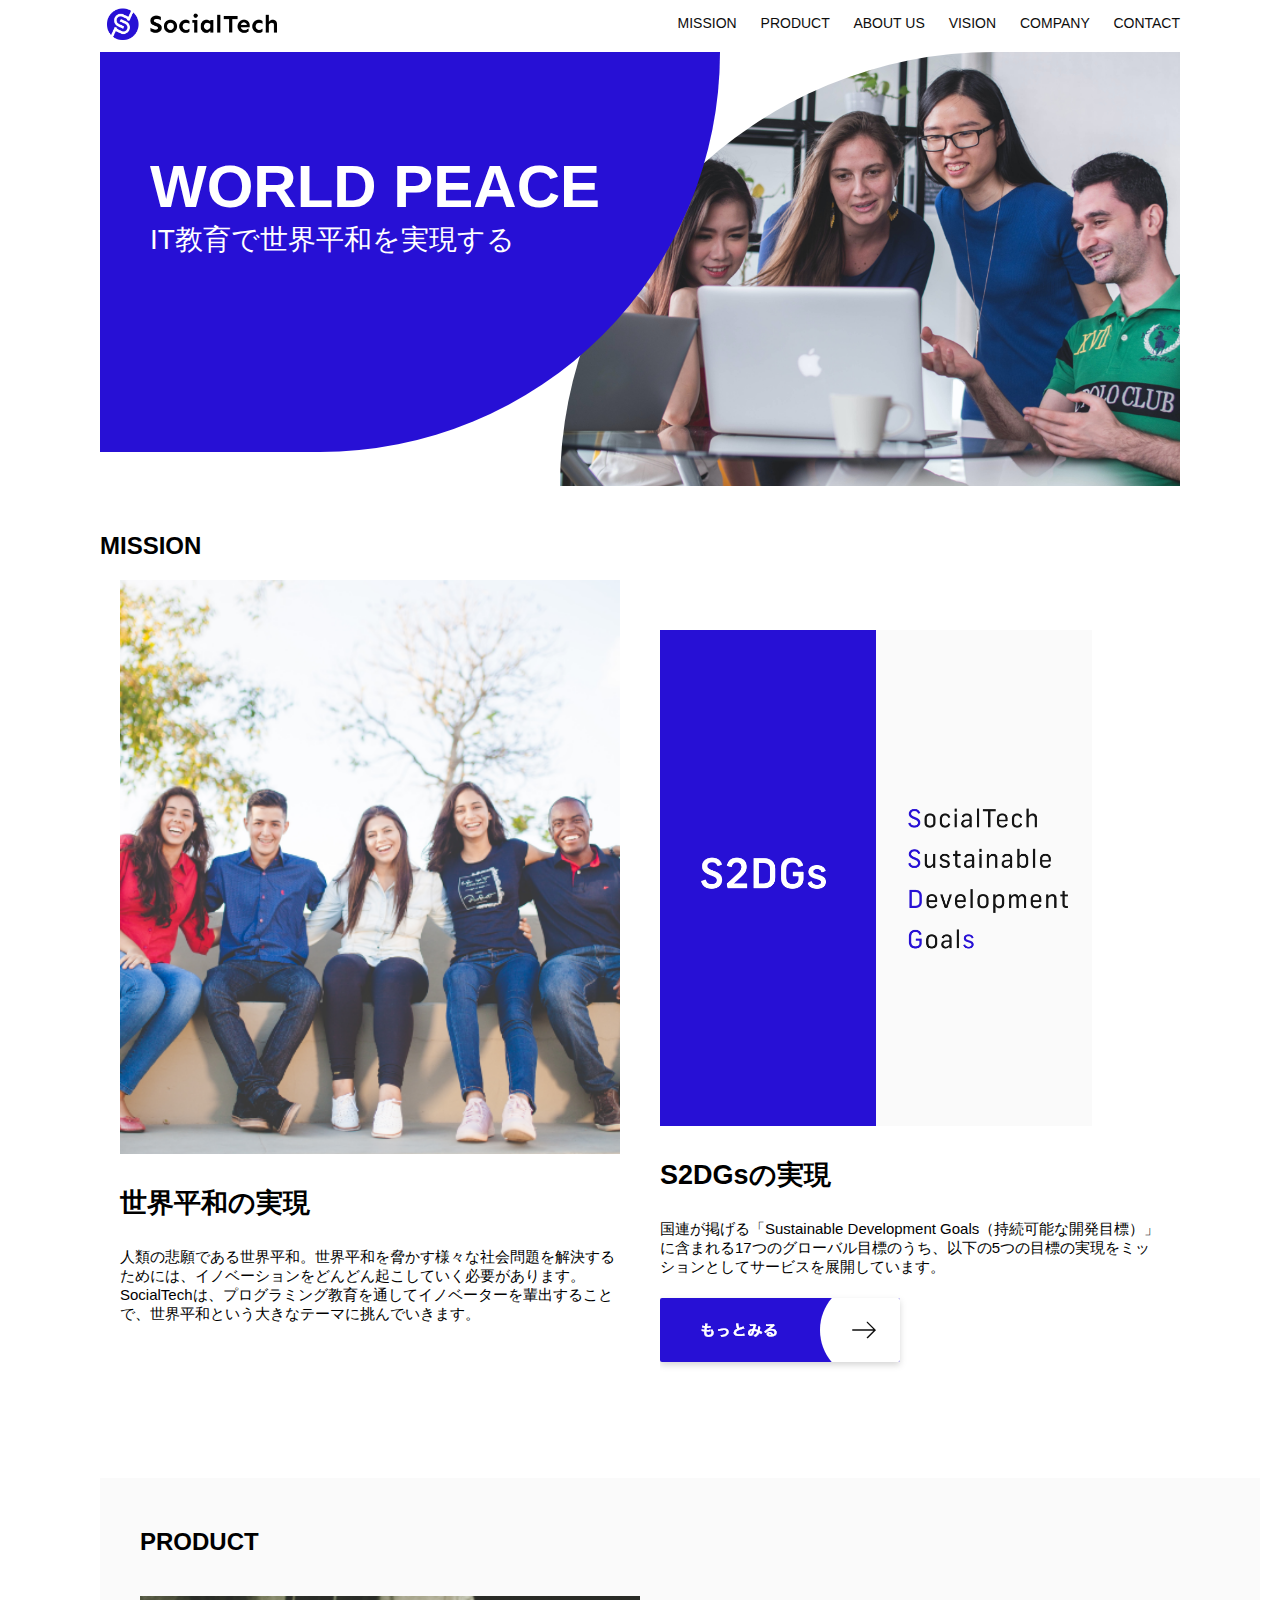
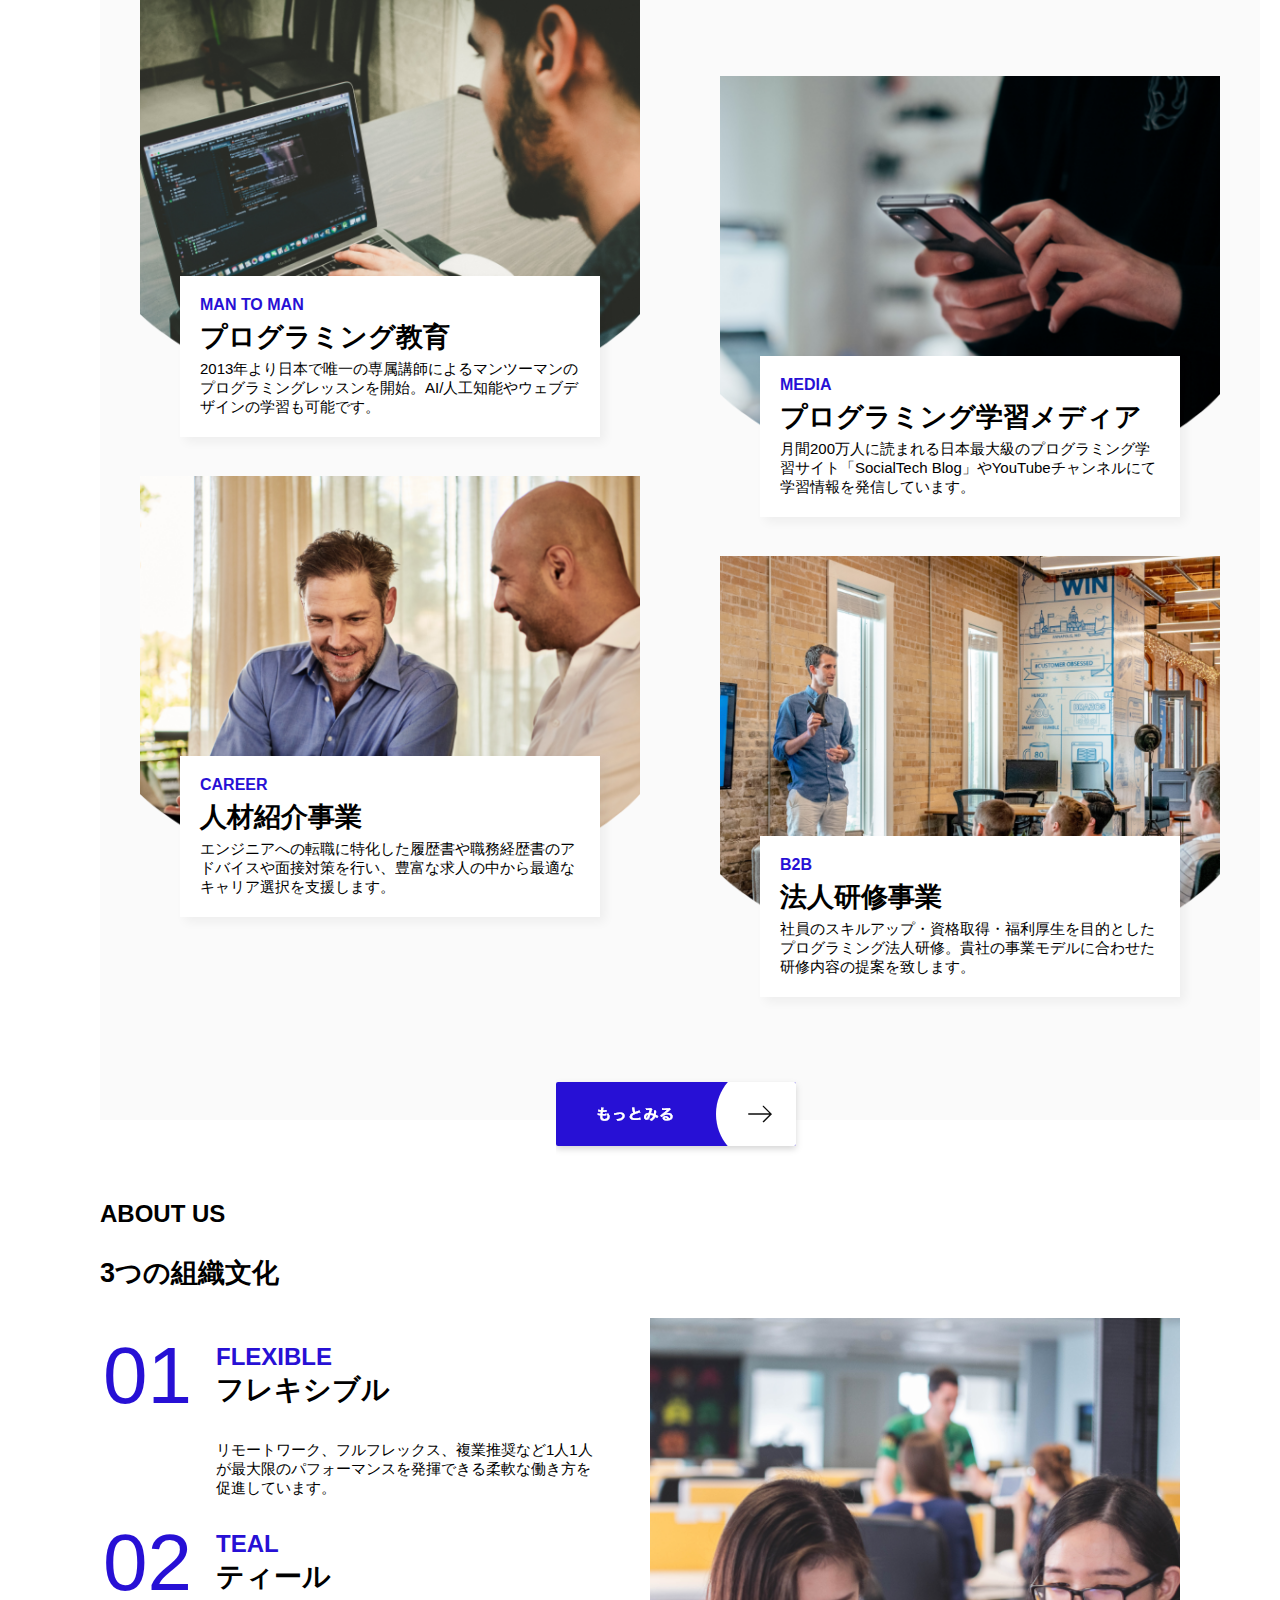
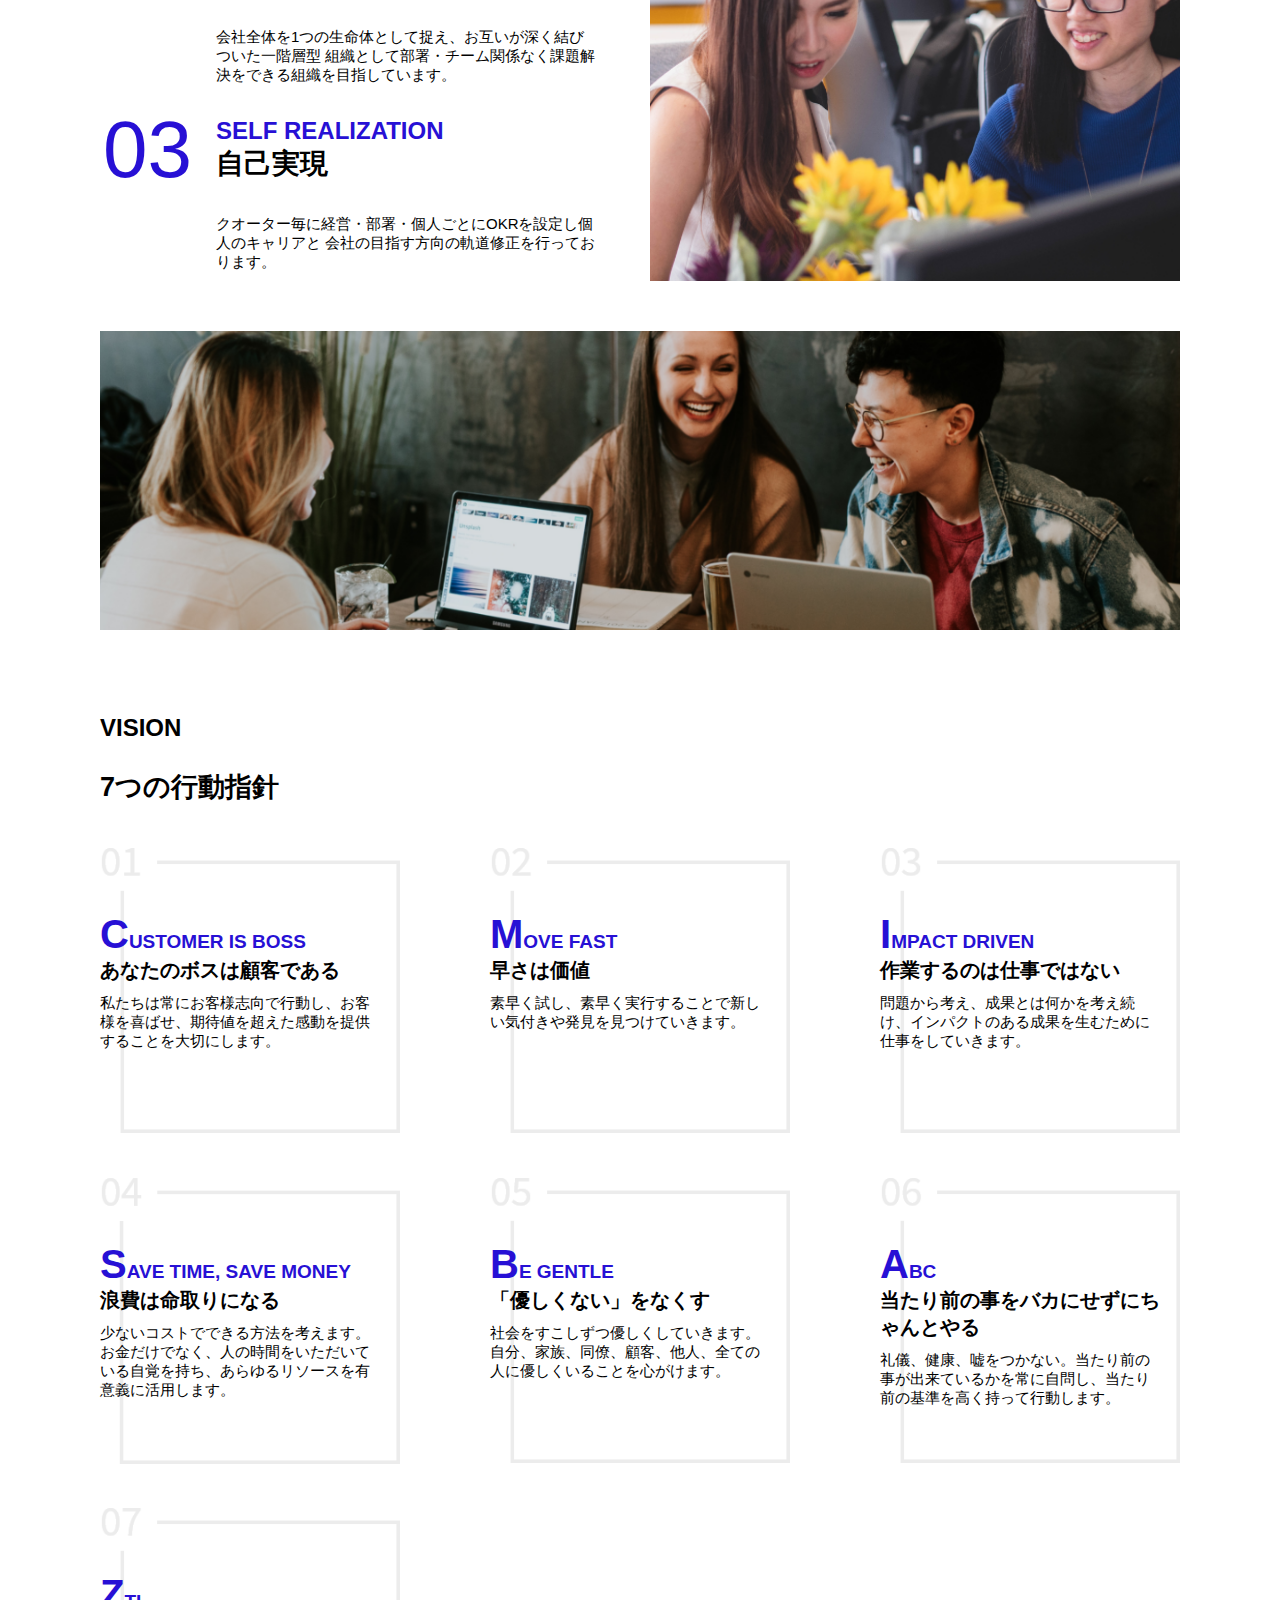
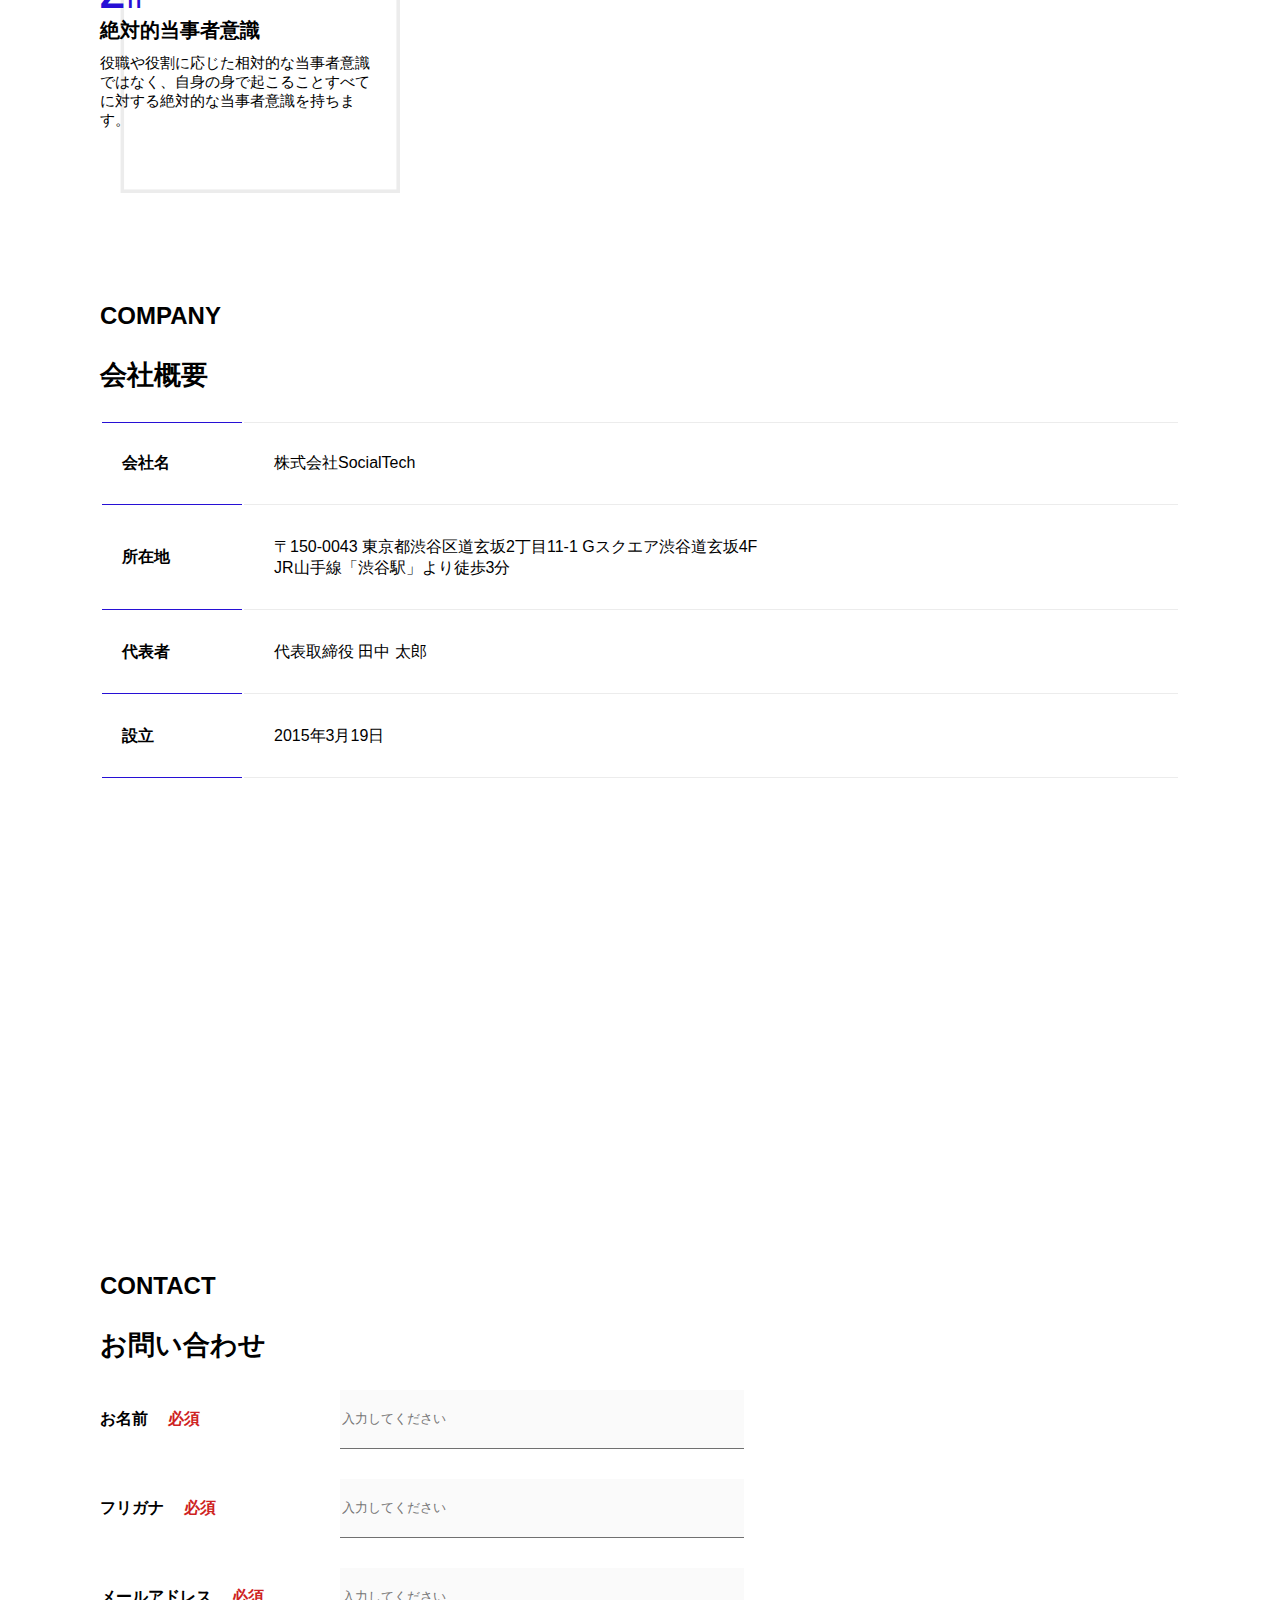
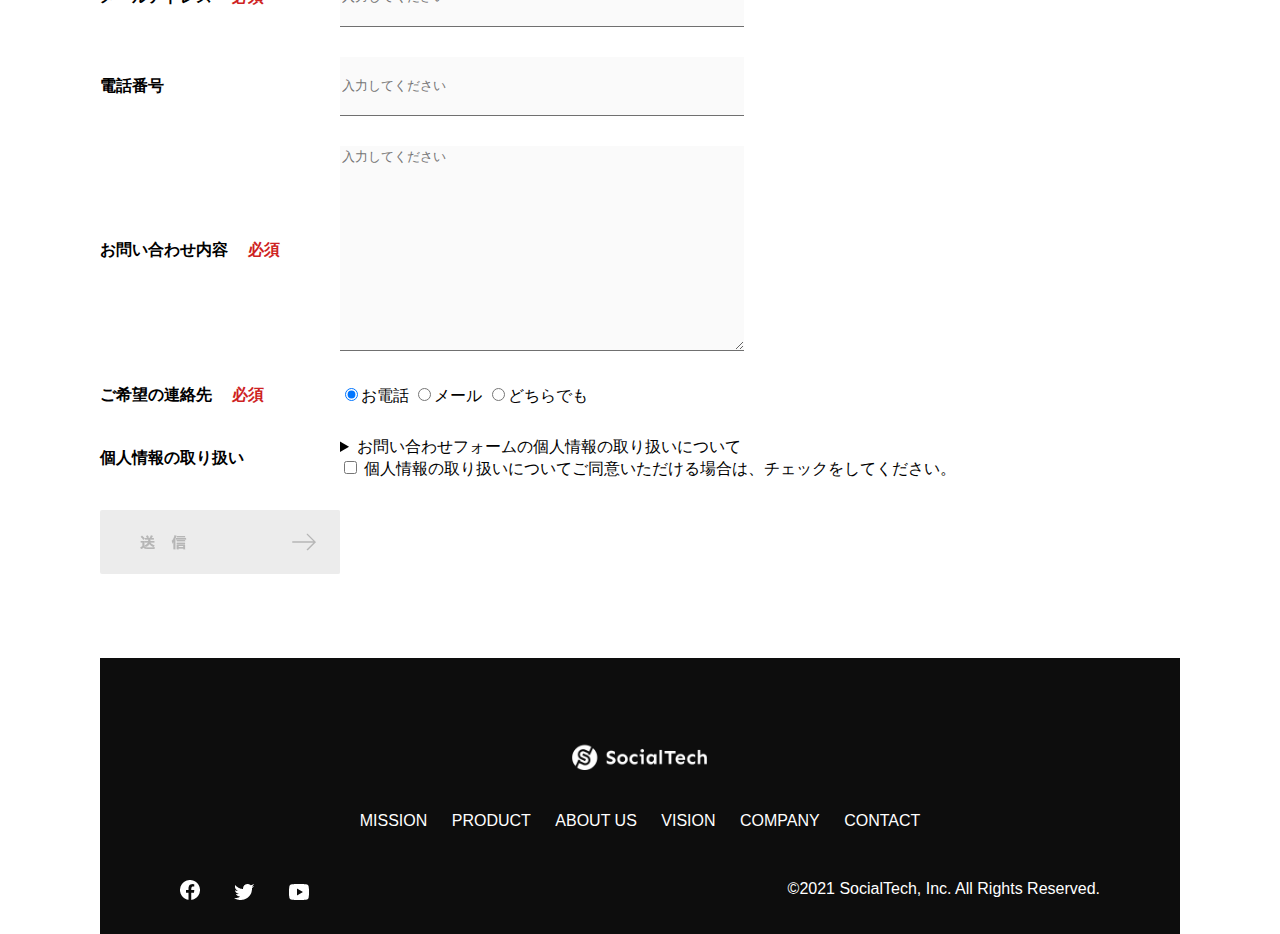
==== commit 2b35a41b: "ページトップスクロール" ====
--- a/index.html
+++ b/index.html
@@ -408,5 +408,9 @@
         </div>                                                 
       </footer>
     </main>
+
+    <div class="page_top top_hide">
+      <a href="#"><img src="assets/images/page_top.svg"></a>
+    <!-- / .page_top --></div>
   </body>
 </html>--- a/assets/css/stylesheet.css
+++ b/assets/css/stylesheet.css
@@ -668,6 +668,36 @@
     font-size: 28px;
     margin: 0;
   }
+  /*ページトップスクロール*/
+  .page_top{
+    position: fixed;
+    bottom: 13%;
+    right: 50px;
+    z-index: 100;
+  }
+  .page_top.top_hide {
+    display: none;
+  }
+  .page_top a {
+    color: #FFF;
+    background: none;
+    border: 0 none!important;
+    position: relative;
+    width: 50px;
+    height: 50px;
+    display: block;
+  }
+  .page_top a img{
+    width: 100%;
+    height: auto;
+    margin-left: 0;
+    margin-top: 0;
+  }
+  .page_top a:hover {
+    filter: alpha(opacity=70);
+    -moz-opacity: 0.7;
+    opacity: 0.7;
+  }
 }
 
 /*====================
@@ -1286,4 +1316,20 @@
     font-size: 28px;
     margin: 0;
   }
+
+  .page_top{
+    position: fixed;
+    bottom: 80px;
+    right: 20px;
+    z-index: 100;
+  }
+  .page_top a {
+    color: #FFF;
+    background: none;
+    border: 0 none!important;
+    position: relative;
+    width: 40px;
+    height: 40px;
+    display: block;
+  }
 }